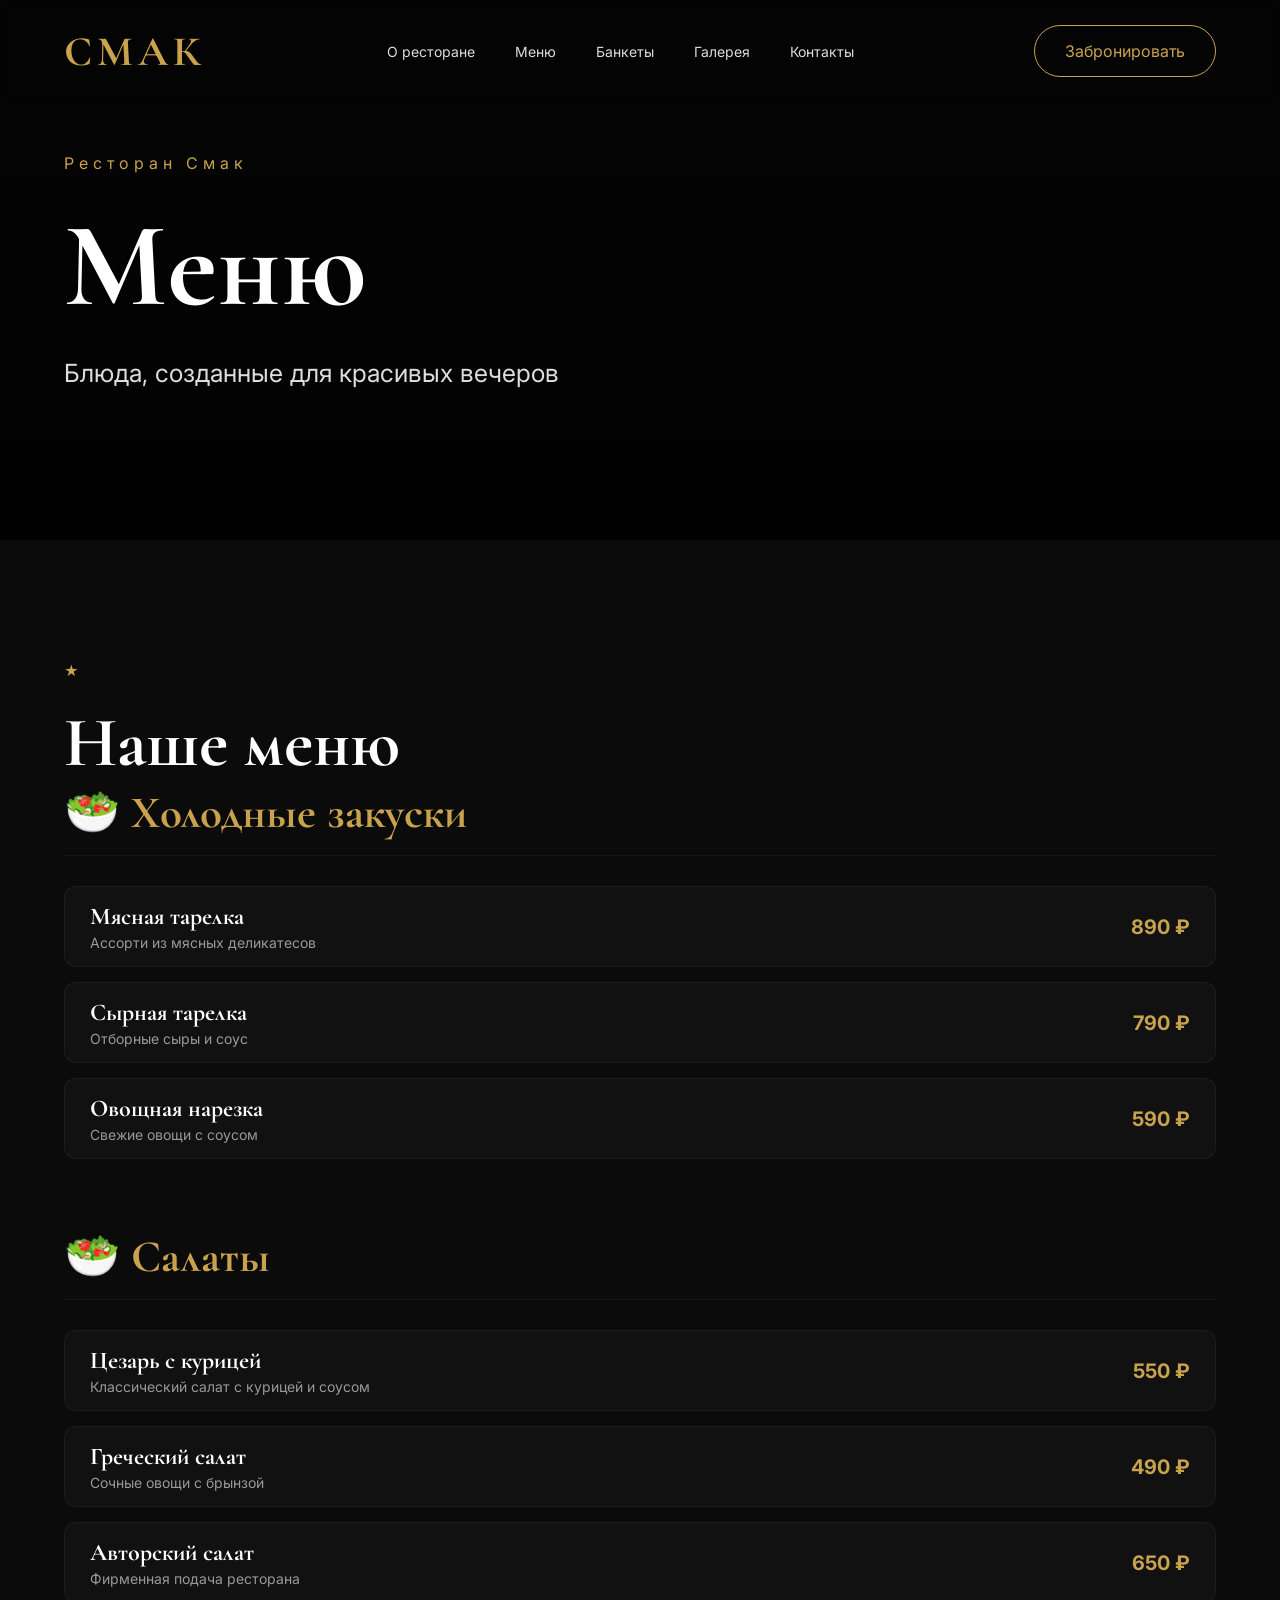
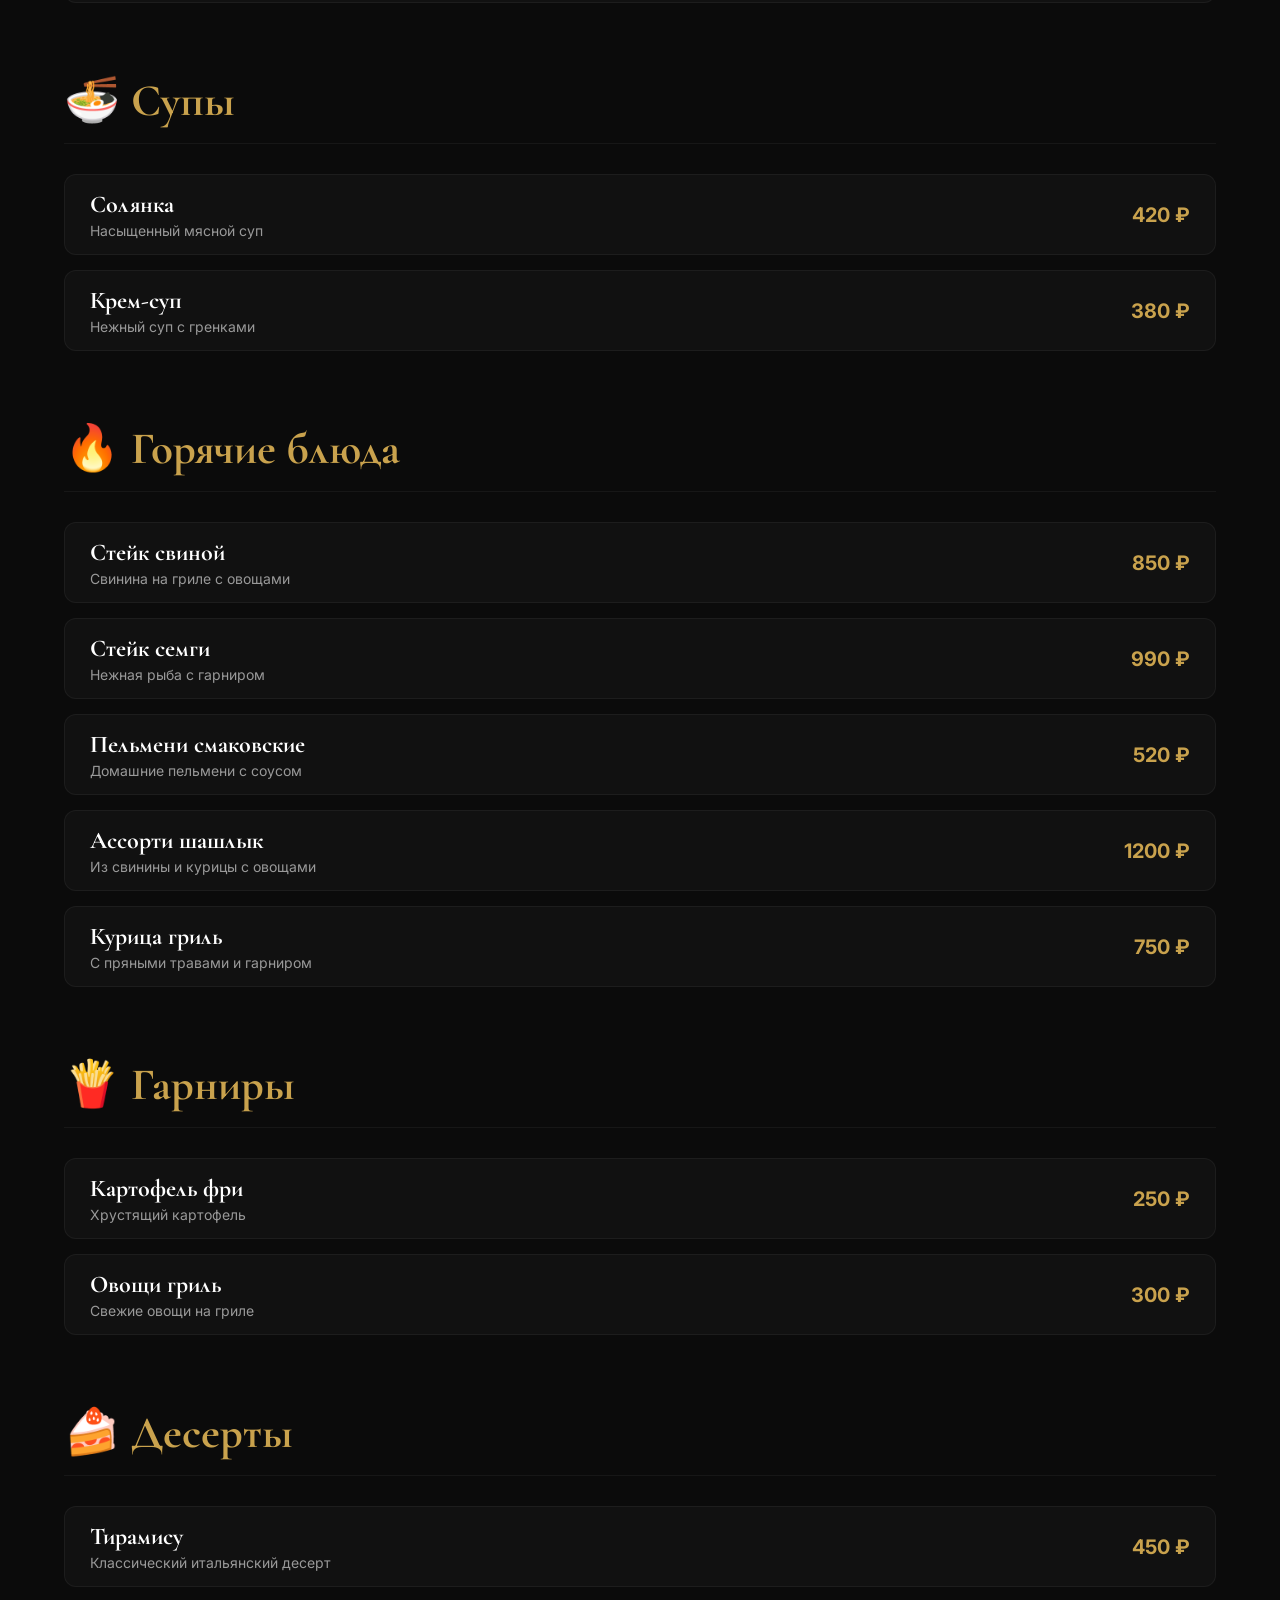
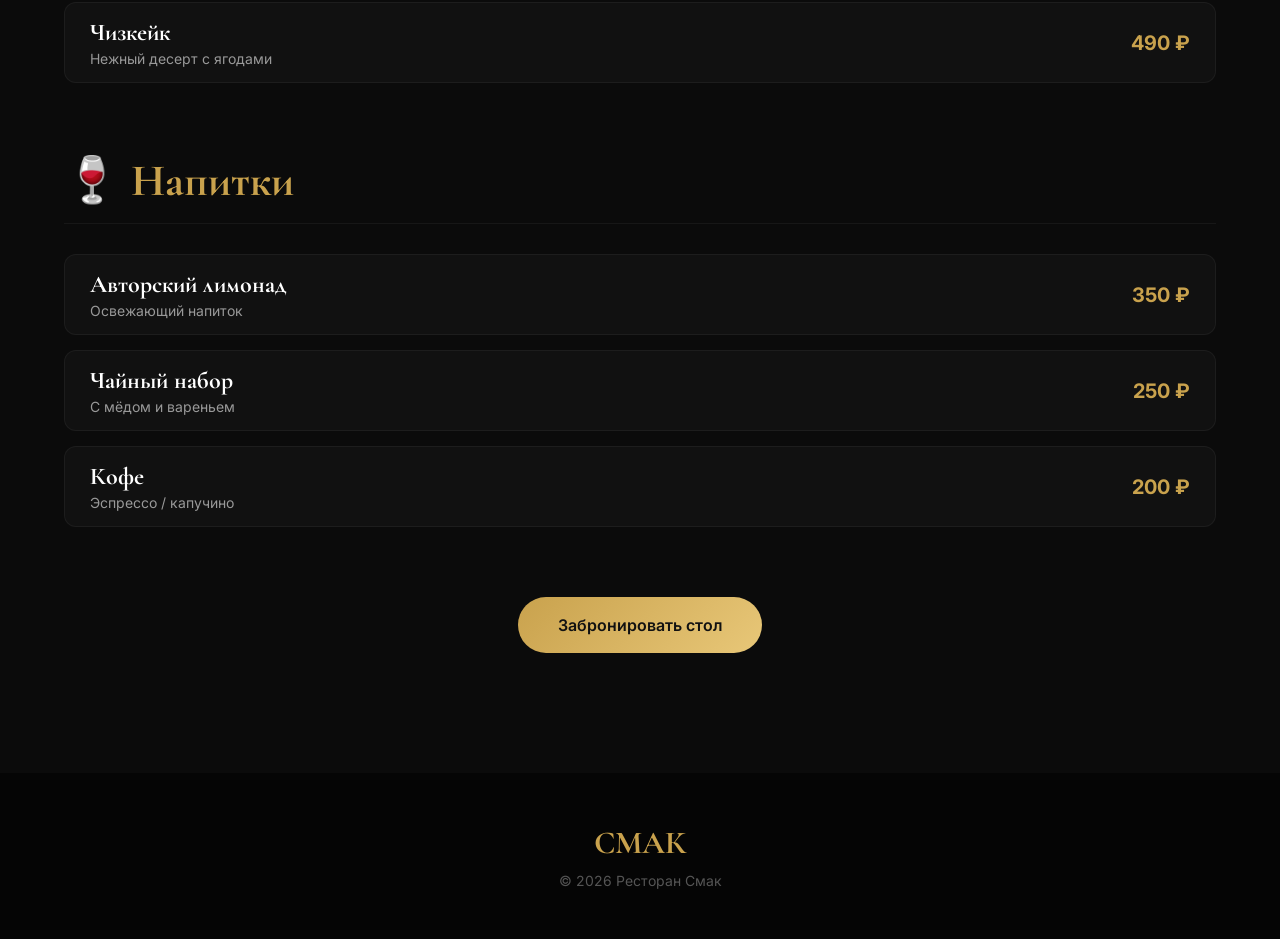
==== menu.html @ 11212c50 "Add files via upload" ====
<!DOCTYPE html>
<html lang="ru">
<head>
    <meta charset="UTF-8">
    <meta name="viewport" content="width=device-width, initial-scale=1.0">
    <title>Меню — Ресторан Смак</title>
    <meta name="description" content="Меню ресторана Смак в Бугуруслане. Авторские блюда, горячие блюда, гриль, десерты и напитки.">
    <link rel="preconnect" href="https://fonts.googleapis.com">
    <link rel="preconnect" href="https://fonts.gstatic.com" crossorigin>
    <link href="https://fonts.googleapis.com/css2?family=Cormorant+Garamond:wght@400;500;600;700&family=Inter:wght@300;400;500;600&display=swap" rel="stylesheet">
    <link href='https://unpkg.com/boxicons@2.1.4/css/boxicons.min.css' rel='stylesheet'>
    <link rel="stylesheet" href="style.css">
</head>
<body>

<!-- HEADER -->
<header class="header">
    <div class="container nav-container">
        <a href="index.html" class="logo">СМАК</a>

        <nav class="nav">
            <a href="index.html#about">О ресторане</a>
            <a href="menu.html">Меню</a>
            <a href="index.html#banquet">Банкеты</a>
            <a href="index.html#gallery">Галерея</a>
            <a href="index.html#contacts">Контакты</a>
        </nav>

        <a href="index.html#booking" class="nav-button">Забронировать</a>

        <div class="mobile-menu">
            <i class='bx bx-menu'></i>
        </div>
    </div>
</header>

<!-- HERO -->
<section class="page-hero">
    <div class="container">
        <span>Ресторан Смак</span>
        <h1>Меню</h1>
        <p>Блюда, созданные для красивых вечеров</p>
    </div>
</section>

<!-- ПОЛНОЕ МЕНЮ -->
<section class="full-menu section">
    <div class="container">
        <div class="section-title">
            <span>★</span>
            <h2>Наше меню</h2>
        </div>

        <!-- ХОЛОДНЫЕ ЗАКУСКИ -->
        <div class="menu-category">
            <h3>🥗 Холодные закуски</h3>
            <div class="menu-items">
                <div class="menu-item">
                    <div>
                        <h4>Мясная тарелка</h4>
                        <p>Ассорти из мясных деликатесов</p>
                    </div>
                    <strong>890 ₽</strong>
                </div>
                <div class="menu-item">
                    <div>
                        <h4>Сырная тарелка</h4>
                        <p>Отборные сыры и соус</p>
                    </div>
                    <strong>790 ₽</strong>
                </div>
                <div class="menu-item">
                    <div>
                        <h4>Овощная нарезка</h4>
                        <p>Свежие овощи с соусом</p>
                    </div>
                    <strong>590 ₽</strong>
                </div>
            </div>
        </div>

        <!-- САЛАТЫ -->
        <div class="menu-category">
            <h3>🥗 Салаты</h3>
            <div class="menu-items">
                <div class="menu-item">
                    <div>
                        <h4>Цезарь с курицей</h4>
                        <p>Классический салат с курицей и соусом</p>
                    </div>
                    <strong>550 ₽</strong>
                </div>
                <div class="menu-item">
                    <div>
                        <h4>Греческий салат</h4>
                        <p>Сочные овощи с брынзой</p>
                    </div>
                    <strong>490 ₽</strong>
                </div>
                <div class="menu-item">
                    <div>
                        <h4>Авторский салат</h4>
                        <p>Фирменная подача ресторана</p>
                    </div>
                    <strong>650 ₽</strong>
                </div>
            </div>
        </div>

        <!-- СУПЫ -->
        <div class="menu-category">
            <h3>🍜 Супы</h3>
            <div class="menu-items">
                <div class="menu-item">
                    <div>
                        <h4>Солянка</h4>
                        <p>Насыщенный мясной суп</p>
                    </div>
                    <strong>420 ₽</strong>
                </div>
                <div class="menu-item">
                    <div>
                        <h4>Крем-суп</h4>
                        <p>Нежный суп с гренками</p>
                    </div>
                    <strong>380 ₽</strong>
                </div>
            </div>
        </div>

        <!-- ГОРЯЧИЕ БЛЮДА -->
        <div class="menu-category">
            <h3>🔥 Горячие блюда</h3>
            <div class="menu-items">
                <div class="menu-item">
                    <div>
                        <h4>Стейк свиной</h4>
                        <p>Свинина на гриле с овощами</p>
                    </div>
                    <strong>850 ₽</strong>
                </div>
                <div class="menu-item">
                    <div>
                        <h4>Стейк семги</h4>
                        <p>Нежная рыба с гарниром</p>
                    </div>
                    <strong>990 ₽</strong>
                </div>
                <div class="menu-item">
                    <div>
                        <h4>Пельмени смаковские</h4>
                        <p>Домашние пельмени с соусом</p>
                    </div>
                    <strong>520 ₽</strong>
                </div>
                <div class="menu-item">
                    <div>
                        <h4>Ассорти шашлык</h4>
                        <p>Из свинины и курицы с овощами</p>
                    </div>
                    <strong>1200 ₽</strong>
                </div>
                <div class="menu-item">
                    <div>
                        <h4>Курица гриль</h4>
                        <p>С пряными травами и гарниром</p>
                    </div>
                    <strong>750 ₽</strong>
                </div>
            </div>
        </div>

        <!-- ГАРНИРЫ -->
        <div class="menu-category">
            <h3>🍟 Гарниры</h3>
            <div class="menu-items">
                <div class="menu-item">
                    <div>
                        <h4>Картофель фри</h4>
                        <p>Хрустящий картофель</p>
                    </div>
                    <strong>250 ₽</strong>
                </div>
                <div class="menu-item">
                    <div>
                        <h4>Овощи гриль</h4>
                        <p>Свежие овощи на гриле</p>
                    </div>
                    <strong>300 ₽</strong>
                </div>
            </div>
        </div>

        <!-- ДЕСЕРТЫ -->
        <div class="menu-category">
            <h3>🍰 Десерты</h3>
            <div class="menu-items">
                <div class="menu-item">
                    <div>
                        <h4>Тирамису</h4>
                        <p>Классический итальянский десерт</p>
                    </div>
                    <strong>450 ₽</strong>
                </div>
                <div class="menu-item">
                    <div>
                        <h4>Чизкейк</h4>
                        <p>Нежный десерт с ягодами</p>
                    </div>
                    <strong>490 ₽</strong>
                </div>
            </div>
        </div>

        <!-- НАПИТКИ -->
        <div class="menu-category">
            <h3>🍷 Напитки</h3>
            <div class="menu-items">
                <div class="menu-item">
                    <div>
                        <h4>Авторский лимонад</h4>
                        <p>Освежающий напиток</p>
                    </div>
                    <strong>350 ₽</strong>
                </div>
                <div class="menu-item">
                    <div>
                        <h4>Чайный набор</h4>
                        <p>С мёдом и вареньем</p>
                    </div>
                    <strong>250 ₽</strong>
                </div>
                <div class="menu-item">
                    <div>
                        <h4>Кофе</h4>
                        <p>Эспрессо / капучино</p>
                    </div>
                    <strong>200 ₽</strong>
                </div>
            </div>
        </div>

        <a href="index.html#booking" class="button menu-button">Забронировать стол</a>
    </div>
</section>

<!-- FOOTER -->
<footer>
    <div class="container">
        <h3>СМАК</h3>
        <p>© 2026 Ресторан Смак</p>
    </div>
</footer>

<script src="script.js"></script>

</body>
</html>
---- style.css ----
/* =========================
RESET
========================= */

* {
    margin: 0;
    padding: 0;
    box-sizing: border-box;
}

html {
    scroll-behavior: smooth;
}

body {
    background: #0b0b0b;
    color: #fff;
    font-family: 'Inter', sans-serif;
    overflow-x: hidden;
    cursor: default;
}

img {
    width: 100%;
    display: block;
}

a {
    text-decoration: none;
    color: inherit;
}

.container {
    width: min(1200px, 90%);
    margin: auto;
}

.section {
    padding: 120px 0;
}

/* =========================
VARIABLES
========================= */

:root {
    --gold: #c9a24d;
    --gold-light: #e8c778;
    --black: #090909;
    --gray: #161616;
    --text: #d5d5d5;
}

/* =========================
LOADER
========================= */

.loader {
    position: fixed;
    inset: 0;
    background: #080808;
    z-index: 9999;
    display: flex;
    align-items: center;
    justify-content: center;
    transition: opacity 1s;
}

.loader.hidden {
    opacity: 0;
    pointer-events: none;
}

.loader-logo {
    font-family: 'Cormorant Garamond', serif;
    font-size: 70px;
    letter-spacing: 10px;
    color: var(--gold);
}

/* =========================
HEADER
========================= */

.header {
    position: fixed;
    top: 0;
    width: 100%;
    z-index: 1000;
    padding: 25px 0;
    transition: 0.3s;
    backdrop-filter: blur(3px);
}

.header.active {
    background: rgba(0, 0, 0, 0.6);
    backdrop-filter: blur(20px);
    -webkit-backdrop-filter: blur(20px);
    padding: 15px 0;
    border-bottom: 1px solid rgba(255, 255, 255, 0.06);
}

.nav-container {
    display: flex;
    align-items: center;
    justify-content: space-between;
}

.logo {
    font-family: 'Cormorant Garamond', serif;
    font-size: 42px;
    font-weight: 700;
    letter-spacing: 5px;
    color: var(--gold);
}

.nav {
    display: flex;
    gap: 40px;
}

.nav a {
    color: #ddd;
    font-size: 14px;
    transition: 0.3s;
}

.nav a:hover {
    color: var(--gold);
}

.nav-button {
    padding: 15px 30px;
    border: 1px solid var(--gold);
    border-radius: 50px;
    color: var(--gold);
    transition: 0.4s;
}

.nav-button:hover {
    background: var(--gold);
    color: #000;
}

.mobile-menu {
    display: none;
    font-size: 35px;
    cursor: pointer;
    color: #fff;
    transition: 0.3s;
    z-index: 1001;
}

.mobile-menu.active i {
    transform: rotate(90deg);
}

.nav.open {
    display: flex !important;
    flex-direction: column;
    position: absolute;
    top: 100%;
    left: 0;
    width: 100%;
    background: rgba(0, 0, 0, 0.95);
    backdrop-filter: blur(10px);
    -webkit-backdrop-filter: blur(10px);
    padding: 30px 20px;
    gap: 20px;
    text-align: center;
    border-top: 1px solid rgba(255,255,255,0.05);
}

.nav.open a {
    font-size: 18px;
    padding: 10px 0;
}

@media (max-width: 900px) {
    .nav {
        display: none;
    }

    .mobile-menu {
        display: block;
    }

    .nav-button {
        display: none;
    }
}

/* =========================
BUTTONS
========================= */

.button {
    display: inline-flex;
    align-items: center;
    justify-content: center;
    padding: 18px 40px;
    background: linear-gradient(135deg, var(--gold), var(--gold-light));
    color: #111;
    border-radius: 50px;
    font-weight: 600;
    transition: 0.4s;
    border: none;
    cursor: pointer;
    font-size: 16px;
}

.button:hover {
    transform: translateY(-5px);
    box-shadow: 0 20px 40px rgba(201, 162, 77, 0.25);
}

.button-outline {
    padding: 18px 40px;
    border-radius: 50px;
    border: 1px solid rgba(255, 255, 255, 0.4);
    transition: 0.4s;
    background: transparent;
    color: #fff;
}

.button-outline:hover {
    background: rgba(255, 255, 255, 0.1);
    border-color: #fff;
}

.menu-button-wrapper {
    text-align: center;
    margin-top: 50px;
}

.menu-button {
    display: flex;
    width: max-content;
    margin: 0 auto;
}

/* =========================
HERO
========================= */

.hero {
    height: 100vh;
    min-height: 800px;
    position: relative;
    display: flex;
    align-items: center;
}

.hero-bg {
    position: absolute;
    inset: 0;
    background: linear-gradient(90deg, rgba(0, 0, 0, 0.85), rgba(0, 0, 0, 0.35)), url("hol11.jpg");
    background-size: cover;
    background-position: center;
}

.hero-content {
    position: relative;
    z-index: 2;
}

.hero-small {
    color: var(--gold);
    letter-spacing: 5px;
    text-transform: uppercase;
    margin-bottom: 30px;
    font-size: 14px;
}

.hero h1 {
    font-family: 'Cormorant Garamond', serif;
    font-size: 150px;
    line-height: 0.8;
    color: white;
}

.hero h2 {
    font-size: 40px;
    font-weight: 300;
    margin: 30px 0;
}

.hero-buttons {
    display: flex;
    gap: 20px;
    flex-wrap: wrap;
}

.hero-info {
    display: flex;
    gap: 50px;
    margin-top: 80px;
    flex-wrap: wrap;
}

.hero-info div {
    display: flex;
    gap: 10px;
    align-items: center;
}

.hero-info i {
    color: var(--gold);
    font-size: 28px;
}

/* =========================
TITLES
========================= */

.section-title span {
    color: var(--gold);
    letter-spacing: 5px;
    font-size: 14px;
}

.section-title h2 {
    margin-top: 20px;
    font-family: 'Cormorant Garamond', serif;
    font-size: 70px;
}

/* =========================
ABOUT
========================= */

.about-grid {
    display: grid;
    grid-template-columns: 1fr 1fr;
    gap: 80px;
    margin-top: 70px;
}

.about-text h3 {
    font-family: 'Cormorant Garamond', serif;
    font-size: 50px;
    margin-bottom: 30px;
}

.about-text p {
    color: var(--text);
    line-height: 1.8;
    margin-bottom: 20px;
}

.about-image img {
    height: 600px;
    object-fit: cover;
    border-radius: 16px;
}

.about-items {
    margin-top: 40px;
    display: grid;
    gap: 20px;
}

.about-items div {
    display: flex;
    gap: 15px;
    align-items: center;
}

.about-items i {
    color: var(--gold);
}

/* =========================
FEATURES
========================= */

.features {
    background: #111;
    padding: 100px 0;
}

.features-grid {
    display: grid;
    grid-template-columns: repeat(4, 1fr);
    gap: 30px;
}

.feature-card {
    padding: 40px;
    background: #151515;
    border: 1px solid rgba(255, 255, 255, 0.08);
    transition: 0.4s;
    border-radius: 16px;
    text-align: center;
}

.feature-card:hover {
    transform: translateY(-10px);
    border-color: var(--gold);
}

.feature-card i {
    font-size: 45px;
    color: var(--gold);
}

.feature-card h3 {
    margin: 25px 0 15px;
    font-size: 22px;
}

.feature-card p {
    color: #999;
}

/* =========================
ПОПУЛЯРНОЕ МЕНЮ (на главной)
========================= */

.popular-grid {
    display: grid;
    grid-template-columns: repeat(3, 1fr);
    gap: 30px;
    margin-top: 50px;
}

.popular-grid .dish {
    background: #111;
    border-radius: 16px;
    overflow: hidden;
    transition: 0.4s;
    border: 1px solid rgba(255, 255, 255, 0.05);
}

.popular-grid .dish:hover {
    transform: translateY(-10px);
    border-color: var(--gold);
}

.popular-grid .dish img {
    height: 250px;
    object-fit: cover;
    transition: 0.5s;
}

.popular-grid .dish:hover img {
    transform: scale(1.05);
}

.popular-grid .dish h3 {
    padding: 20px 25px 5px;
    font-family: 'Cormorant Garamond', serif;
    font-size: 28px;
}

.popular-grid .dish p {
    padding: 0 25px 25px;
    color: #999;
    font-size: 14px;
}

/* =========================
BANQUET
========================= */

.banquet {
    padding: 150px 0;
    text-align: center;
    background: linear-gradient(rgba(0, 0, 0, 0.7), rgba(0, 0, 0, 0.8)), url("assets/img/banquet.jpg");
    background-size: cover;
    background-position: center;
}

.banquet h2 {
    font-family: 'Cormorant Garamond', serif;
    font-size: 80px;
}

.banquet p {
    margin: 30px auto;
    max-width: 600px;
    color: #ddd;
    font-size: 18px;
}

.banquet .button {
    margin-top: 20px;
}

/* =========================
GALLERY
========================= */

.gallery-grid {
    margin-top: 70px;
    display: grid;
    grid-template-columns: repeat(4, 1fr);
    gap: 20px;
}

.gallery-grid img {
    height: 300px;
    object-fit: cover;
    transition: 0.4s;
    border-radius: 12px;
}

.gallery-grid img:hover {
    transform: scale(1.05);
}

/* =========================
BOOKING
========================= */

.booking-box {
    background: #111;
    padding: 70px;
    border-radius: 16px;
}

.booking-box h2 {
    font-family: 'Cormorant Garamond', serif;
    font-size: 50px;
}

.booking form {
    display: grid;
    gap: 20px;
    margin-top: 40px;
}

.booking input,
.booking select,
.booking textarea {
    padding: 20px;
    background: #181818;
    border: 1px solid #333;
    color: white;
    border-radius: 12px;
    font-size: 16px;
    transition: 0.3s;
    font-family: 'Inter', sans-serif;
}

.booking input[type="date"] {
    color-scheme: dark;
    color: #fff;
}

.booking input[type="date"]::-webkit-calendar-picker-indicator {
    filter: invert(1);
    cursor: pointer;
}

.booking input[type="date"]::-webkit-datetime-edit {
    color: #fff;
}

.booking input[type="date"]:focus {
    border-color: var(--gold);
    outline: none;
}

.booking input:focus,
.booking select:focus,
.booking textarea:focus {
    border-color: var(--gold);
    outline: none;
}

.booking select option {
    background: #181818;
    color: #fff;
}

.booking textarea {
    min-height: 120px;
    resize: vertical;
}

.booking .button {
    width: 100%;
}

/* =========================
CONTACTS FULL (на главной)
========================= */

.contacts-full {
    background: #0b0b0b;
}

.contact-grid-full {
    display: grid;
    grid-template-columns: 1fr 1fr;
    gap: 70px;
    margin-top: 70px;
    align-items: start;
}

.contact-info-full h3 {
    font-family: 'Cormorant Garamond', serif;
    font-size: 50px;
    margin-bottom: 50px;
}

.contact-item-full {
    display: flex;
    gap: 25px;
    margin-bottom: 35px;
}

.contact-item-full i {
    font-size: 40px;
    color: var(--gold);
    min-width: 50px;
}

.contact-item-full h4 {
    font-size: 20px;
    margin-bottom: 5px;
}

.contact-item-full p {
    color: #aaa;
    font-size: 18px;
}

.contact-item-full a {
    color: #fff;
    transition: 0.3s;
}

.contact-item-full a:hover {
    color: var(--gold);
}

.social-buttons-full {
    display: flex;
    gap: 20px;
    margin-top: 40px;
    flex-wrap: wrap;
}

.social-full {
    display: inline-flex;
    align-items: center;
    gap: 10px;
    padding: 15px 30px;
    border: 1px solid #444;
    border-radius: 50px;
    transition: 0.3s;
}

.social-full:hover {
    background: var(--gold);
    color: #000;
    border-color: var(--gold);
}

.social-full i {
    font-size: 22px;
}

.map-box-full {
    height: 500px;
    border-radius: 16px;
    overflow: hidden;
}

.map-box-full iframe {
    width: 100%;
    height: 100%;
    border: 0;
}

/* =========================
FOOTER
========================= */

footer {
    padding: 50px 0;
    background: #050505;
    text-align: center;
}

footer h3 {
    font-family: 'Cormorant Garamond', serif;
    font-size: 32px;
    color: var(--gold);
    margin-bottom: 10px;
}

footer p {
    color: #555;
    font-size: 14px;
}

/* =========================
CURSOR
========================= */

.cursor {
    width: 20px;
    height: 20px;
    border: 2px solid var(--gold);
    border-radius: 50%;
    position: fixed;
    pointer-events: none;
    z-index: 9999;
    transition: 0.1s;
    transform: translate(-50%, -50%);
}

@media (max-width: 900px) {
    .cursor {
        display: none;
    }
}

/* =========================
MOBILE
========================= */

@media (max-width: 900px) {
    .hero h1 {
        font-size: 90px;
    }

    .hero h2 {
        font-size: 28px;
    }

    .hero-info {
        flex-direction: column;
        gap: 20px;
        margin-top: 40px;
    }

    .about-grid,
    .features-grid {
        grid-template-columns: 1fr;
    }

    .popular-grid {
        grid-template-columns: 1fr 1fr;
    }

    .section-title h2 {
        font-size: 50px;
    }

    .gallery-grid {
        grid-template-columns: 1fr 1fr;
    }

    .about-image img {
        height: 350px;
    }

    .booking-box {
        padding: 30px 20px;
    }

    .booking-box h2 {
        font-size: 35px;
    }

    .hero-buttons {
        flex-direction: column;
        align-items: flex-start;
    }

    .banquet h2 {
        font-size: 50px;
    }

    .contact-grid-full {
        grid-template-columns: 1fr;
        gap: 40px;
    }

    .contact-info-full h3 {
        font-size: 36px;
        margin-bottom: 30px;
    }

    .map-box-full {
        height: 350px;
    }

    .contact-item-full i {
        font-size: 32px;
        min-width: 40px;
    }

    .social-buttons-full {
        flex-direction: column;
        align-items: flex-start;
    }

    .social-full {
        width: 100%;
        justify-content: center;
    }
}

@media (max-width: 600px) {
    .popular-grid {
        grid-template-columns: 1fr;
    }

    .popular-grid .dish img {
        height: 200px;
    }

    .full-menu .menu-item {
        flex-direction: column;
        align-items: flex-start;
        padding: 20px;
    }

    .full-menu .menu-item img {
        width: 100%;
        height: 200px;
    }

    .full-menu .menu-item strong {
        align-self: flex-start;
    }

    .full-menu .menu-category h3 {
        font-size: 32px;
    }

    .page-hero h1 {
        font-size: 70px;
    }
}

@media (max-width: 500px) {
    .hero h1 {
        font-size: 60px;
    }

    .hero h2 {
        font-size: 22px;
    }

    .hero-small {
        font-size: 12px;
    }

    .section-title h2 {
        font-size: 36px;
    }

    .gallery-grid {
        grid-template-columns: 1fr;
    }

    .about-text h3 {
        font-size: 32px;
    }

    .about-image img {
        height: 250px;
    }

    .feature-card {
        padding: 25px;
    }

    .feature-card i {
        font-size: 35px;
    }

    .banquet h2 {
        font-size: 36px;
    }

    .banquet {
        padding: 80px 0;
    }

    .booking-box {
        padding: 20px 15px;
    }

    .booking-box h2 {
        font-size: 28px;
    }

    .contact-info-full h3 {
        font-size: 28px;
    }

    .contact-item-full {
        gap: 15px;
    }

    .contact-item-full i {
        font-size: 28px;
        min-width: 35px;
    }

    .contact-item-full p {
        font-size: 15px;
    }

    .map-box-full {
        height: 250px;
    }
}

/* =========================
MENU PAGE
========================= */

.page-hero {
    height: 60vh;
    display: flex;
    align-items: center;
    background:
        linear-gradient(
            rgba(0, 0, 0, .65),
            rgba(0, 0, 0, .8)
        ),
        url("hol11.jpg");
    background-size: cover;
    background-position: center;
}

.page-hero span {
    color: var(--gold);
    letter-spacing: 5px;
}

.page-hero h1 {
    font-family: 'Cormorant Garamond';
    font-size: 120px;
    margin: 20px 0;
}

.page-hero p {
    font-size: 25px;
    color: #ddd;
}

/* =========================
FULL MENU (на странице menu.html)
========================= */

.full-menu .menu-category {
    margin-bottom: 70px;
}

.full-menu .menu-category h3 {
    font-family: 'Cormorant Garamond', serif;
    font-size: 45px;
    color: var(--gold);
    margin-bottom: 30px;
    border-bottom: 1px solid rgba(255, 255, 255, 0.05);
    padding-bottom: 15px;
}

.full-menu .menu-items {
    display: grid;
    gap: 15px;
}

.full-menu .menu-item {
    display: flex;
    align-items: center;
    gap: 25px;
    background: #111;
    padding: 15px 25px;
    border: 1px solid rgba(255, 255, 255, 0.05);
    border-radius: 12px;
    transition: 0.3s;
}

.full-menu .menu-item:hover {
    border-color: var(--gold);
    transform: translateX(10px);
}

.full-menu .menu-item img {
    width: 100px;
    height: 80px;
    object-fit: cover;
    border-radius: 8px;
}

.full-menu .menu-item div {
    flex: 1;
}

.full-menu .menu-item h4 {
    font-family: 'Cormorant Garamond', serif;
    font-size: 24px;
}

.full-menu .menu-item p {
    color: #999;
    font-size: 14px;
    margin-top: 3px;
}

.full-menu .menu-item strong {
    font-size: 20px;
    color: var(--gold);
    white-space: nowrap;
}

/* =========================
BANQUETS PAGE
========================= */

.banquet-hero {
    height: 90vh;
    display: flex;
    align-items: center;
    background: linear-gradient(90deg, rgba(0, 0, 0, 0.85), rgba(0, 0, 0, 0.35)), url("hol11.jpg");
    background-size: cover;
    background-position: center;
}

.banquet-hero span {
    color: var(--gold);
    letter-spacing: 5px;
}

.banquet-hero h1 {
    font-family: 'Cormorant Garamond';
    font-size: 100px;
    max-width: 900px;
    margin: 30px 0;
}

.banquet-hero p {
    font-size: 25px;
    max-width: 600px;
    color: #ddd;
    margin-bottom: 40px;
}

/* =========================
EVENT GRID
========================= */

.event-grid {
    display: grid;
    grid-template-columns: repeat(4, 1fr);
    gap: 30px;
    margin-top: 70px;
}

.event-card {
    background: #111;
    padding: 40px;
    border: 1px solid rgba(255, 255, 255, .08);
    transition: .4s;
    border-radius: 12px;
    text-align: center;
}

.event-card:hover {
    border-color: var(--gold);
    transform: translateY(-10px);
}

.event-card i {
    font-size: 50px;
    color: var(--gold);
}

.event-card h3 {
    font-family: 'Cormorant Garamond';
    font-size: 40px;
    margin: 25px 0;
}

.event-card p {
    color: #999;
    line-height: 1.6;
}

/* =========================
HALLS
========================= */

.halls {
    padding: 120px 0;
    background: #111;
}

.hall-grid {
    display: grid;
    grid-template-columns: 1fr 1fr;
    gap: 80px;
    align-items: center;
}

.hall-grid h2 {
    font-family: 'Cormorant Garamond';
    font-size: 70px;
}

.hall-grid p {
    color: #aaa;
    line-height: 1.8;
    margin: 30px 0;
}

.hall-grid li {
    list-style: none;
    margin: 20px 0;
    color: var(--gold);
    font-size: 18px;
}

.hall-grid img {
    height: 600px;
    object-fit: cover;
    border-radius: 12px;
}

/* =========================
BANQUET GALLERY
========================= */

.banquet-gallery {
    display: grid;
    grid-template-columns: repeat(3, 1fr);
    gap: 25px;
    margin-top: 70px;
}

.banquet-gallery img {
    height: 400px;
    object-fit: cover;
    border-radius: 12px;
    transition: 0.4s;
}

.banquet-gallery img:hover {
    transform: scale(1.03);
}

/* =========================
OFFER
========================= */

.offer {
    padding: 120px 0;
    text-align: center;
    background: #050505;
}

.offer h2 {
    font-family: 'Cormorant Garamond';
    font-size: 80px;
    margin-bottom: 60px;
}

.offer-grid {
    display: grid;
    grid-template-columns: repeat(4, 1fr);
    gap: 30px;
}

.offer-grid div {
    padding: 35px;
    background: #111;
    font-size: 20px;
    border-radius: 12px;
    border: 1px solid rgba(255,255,255,0.05);
    transition: 0.3s;
}

.offer-grid div:hover {
    border-color: var(--gold);
}

.offer-grid i {
    display: block;
    font-size: 45px;
    color: var(--gold);
    margin-bottom: 20px;
}

/* =========================
GALLERY PAGE
========================= */

.gallery-hero {
    height: 70vh;
    display: flex;
    align-items: center;
    background:
        linear-gradient(
            rgba(0, 0, 0, .6),
            rgba(0, 0, 0, .8)
        ),
        url("assets/img/gallery-bg.jpg");
    background-size: cover;
    background-position: center;
}

.gallery-hero span {
    color: var(--gold);
    letter-spacing: 5px;
}

.gallery-hero h1 {
    font-family: 'Cormorant Garamond';
    font-size: 120px;
    margin: 20px 0;
}

.gallery-hero p {
    font-size: 25px;
    color: #ddd;
}

/* =========================
GALLERY FILTER
========================= */

.gallery-filter {
    display: flex;
    gap: 20px;
    justify-content: center;
    margin-bottom: 70px;
    flex-wrap: wrap;
}

.gallery-filter button {
    background: none;
    border: 1px solid #444;
    color: white;
    padding: 15px 35px;
    border-radius: 50px;
    cursor: pointer;
    transition: .3s;
    font-family: 'Inter', sans-serif;
    font-size: 14px;
}

.gallery-filter button:hover,
.gallery-filter .active {
    background: var(--gold);
    color: black;
    border-color: var(--gold);
}

/* =========================
PREMIUM GALLERY
========================= */

.premium-gallery {
    display: grid;
    grid-template-columns: repeat(4, 1fr);
    grid-auto-rows: 300px;
    gap: 20px;
}

.gallery-card {
    position: relative;
    overflow: hidden;
    cursor: pointer;
    border-radius: 12px;
}

.gallery-card img {
    height: 100%;
    width: 100%;
    object-fit: cover;
    transition: .6s;
}

.gallery-card:hover img {
    transform: scale(1.1);
}

.gallery-overlay {
    position: absolute;
    inset: 0;
    background: rgba(0, 0, 0, .5);
    display: flex;
    align-items: center;
    justify-content: center;
    opacity: 0;
    transition: .4s;
}

.gallery-overlay i {
    font-size: 60px;
    color: white;
}

.gallery-card:hover .gallery-overlay {
    opacity: 1;
}

.tall {
    grid-row: span 2;
}

.wide {
    grid-column: span 2;
}

/* =========================
GALLERY CTA
========================= */

.gallery-cta {
    padding: 120px 0;
    text-align: center;
    background: #111;
}

.gallery-cta h2 {
    font-family: 'Cormorant Garamond';
    font-size: 80px;
}

.gallery-cta p {
    font-size: 22px;
    color: #aaa;
    margin: 30px;
}

/* =========================
LIGHTBOX
========================= */

.lightbox {
    position: fixed;
    inset: 0;
    background: rgba(0, 0, 0, .95);
    z-index: 9999;
    display: none;
    align-items: center;
    justify-content: center;
}

.lightbox.show {
    display: flex;
}

.lightbox img {
    max-width: 90%;
    max-height: 90%;
    border-radius: 8px;
}

.close {
    position: absolute;
    right: 50px;
    top: 30px;
    font-size: 60px;
    cursor: pointer;
    color: #fff;
    transition: 0.3s;
}

.close:hover {
    color: var(--gold);
}

/* =========================
CONTACT PAGE
========================= */

.contacts-hero {
    height: 70vh;
    display: flex;
    align-items: center;
    background:
        linear-gradient(
            rgba(0, 0, 0, .7),
            rgba(0, 0, 0, .8)
        ),
        url("assets/img/contact-bg.jpg");
    background-size: cover;
    background-position: center;
}

.contacts-hero span {
    color: var(--gold);
    letter-spacing: 5px;
}

.contacts-hero h1 {
    font-family: 'Cormorant Garamond';
    font-size: 120px;
    margin: 20px 0;
}

.contacts-hero p {
    font-size: 25px;
    color: #ddd;
}

.contact-grid {
    display: grid;
    grid-template-columns: 1fr 1fr;
    gap: 70px;
    align-items: center;
}

.contact-info h2 {
    font-family: 'Cormorant Garamond';
    font-size: 70px;
    margin-bottom: 50px;
}

.contact-item {
    display: flex;
    gap: 25px;
    margin-bottom: 35px;
}

.contact-item i {
    font-size: 45px;
    color: var(--gold);
}

.contact-item h3 {
    font-size: 22px;
    margin-bottom: 10px;
}

.contact-item p {
    color: #aaa;
    font-size: 18px;
}

.social-buttons {
    display: flex;
    gap: 20px;
    margin-top: 40px;
    flex-wrap: wrap;
}

.social {
    padding: 15px 30px;
    border: 1px solid #444;
    border-radius: 50px;
    transition: .3s;
    display: inline-flex;
    align-items: center;
    gap: 10px;
}

.social:hover {
    background: var(--gold);
    color: #000;
    border-color: var(--gold);
}

.social i {
    font-size: 22px;
}

.map-box {
    height: 600px;
    overflow: hidden;
    border-radius: 12px;
}

.map-box iframe {
    width: 100%;
    height: 100%;
    border: 0;
}

.callback {
    padding: 120px 0;
    background: #111;
}

.callback-box {
    text-align: center;
}

.callback-box h2 {
    font-family: 'Cormorant Garamond';
    font-size: 80px;
}

.callback-box p {
    color: #aaa;
    font-size: 20px;
    margin: 30px;
}

.callback-box form {
    display: flex;
    justify-content: center;
    gap: 20px;
    flex-wrap: wrap;
    max-width: 700px;
    margin: 0 auto;
}

.callback-box input {
    background: #181818;
    border: 1px solid #333;
    padding: 20px;
    color: white;
    border-radius: 10px;
    flex: 1;
    min-width: 200px;
    font-size: 16px;
    font-family: 'Inter', sans-serif;
    transition: 0.3s;
}

.callback-box input:focus {
    border-color: var(--gold);
    outline: none;
}

.callback-box .button {
    min-width: 200px;
}

/* =========================
ADAPTIVE
========================= */

@media (max-width: 900px) {
    .page-hero h1 {
        font-size: 70px;
    }

    .banquet-hero h1 {
        font-size: 60px;
    }

    .gallery-hero h1 {
        font-size: 70px;
    }

    .contacts-hero h1 {
        font-size: 70px;
    }

    .event-grid,
    .hall-grid,
    .offer-grid {
        grid-template-columns: 1fr;
    }

    .premium-gallery {
        grid-template-columns: 1fr 1fr;
    }

    .wide {
        grid-column: auto;
    }

    .tall {
        grid-row: auto;
    }

    .contact-grid {
        grid-template-columns: 1fr;
    }

    .contact-info h2 {
        font-size: 50px;
    }

    .map-box {
        height: 400px;
    }

    .callback-box h2 {
        font-size: 50px;
    }

    .hall-grid img {
        height: 400px;
    }
}

@media (max-width: 700px) {
    .page-hero h1 {
        font-size: 70px;
    }

    .menu-item {
        flex-direction: column;
        align-items: flex-start;
    }

    .menu-item img {
        width: 100%;
        height: 220px;
    }
}
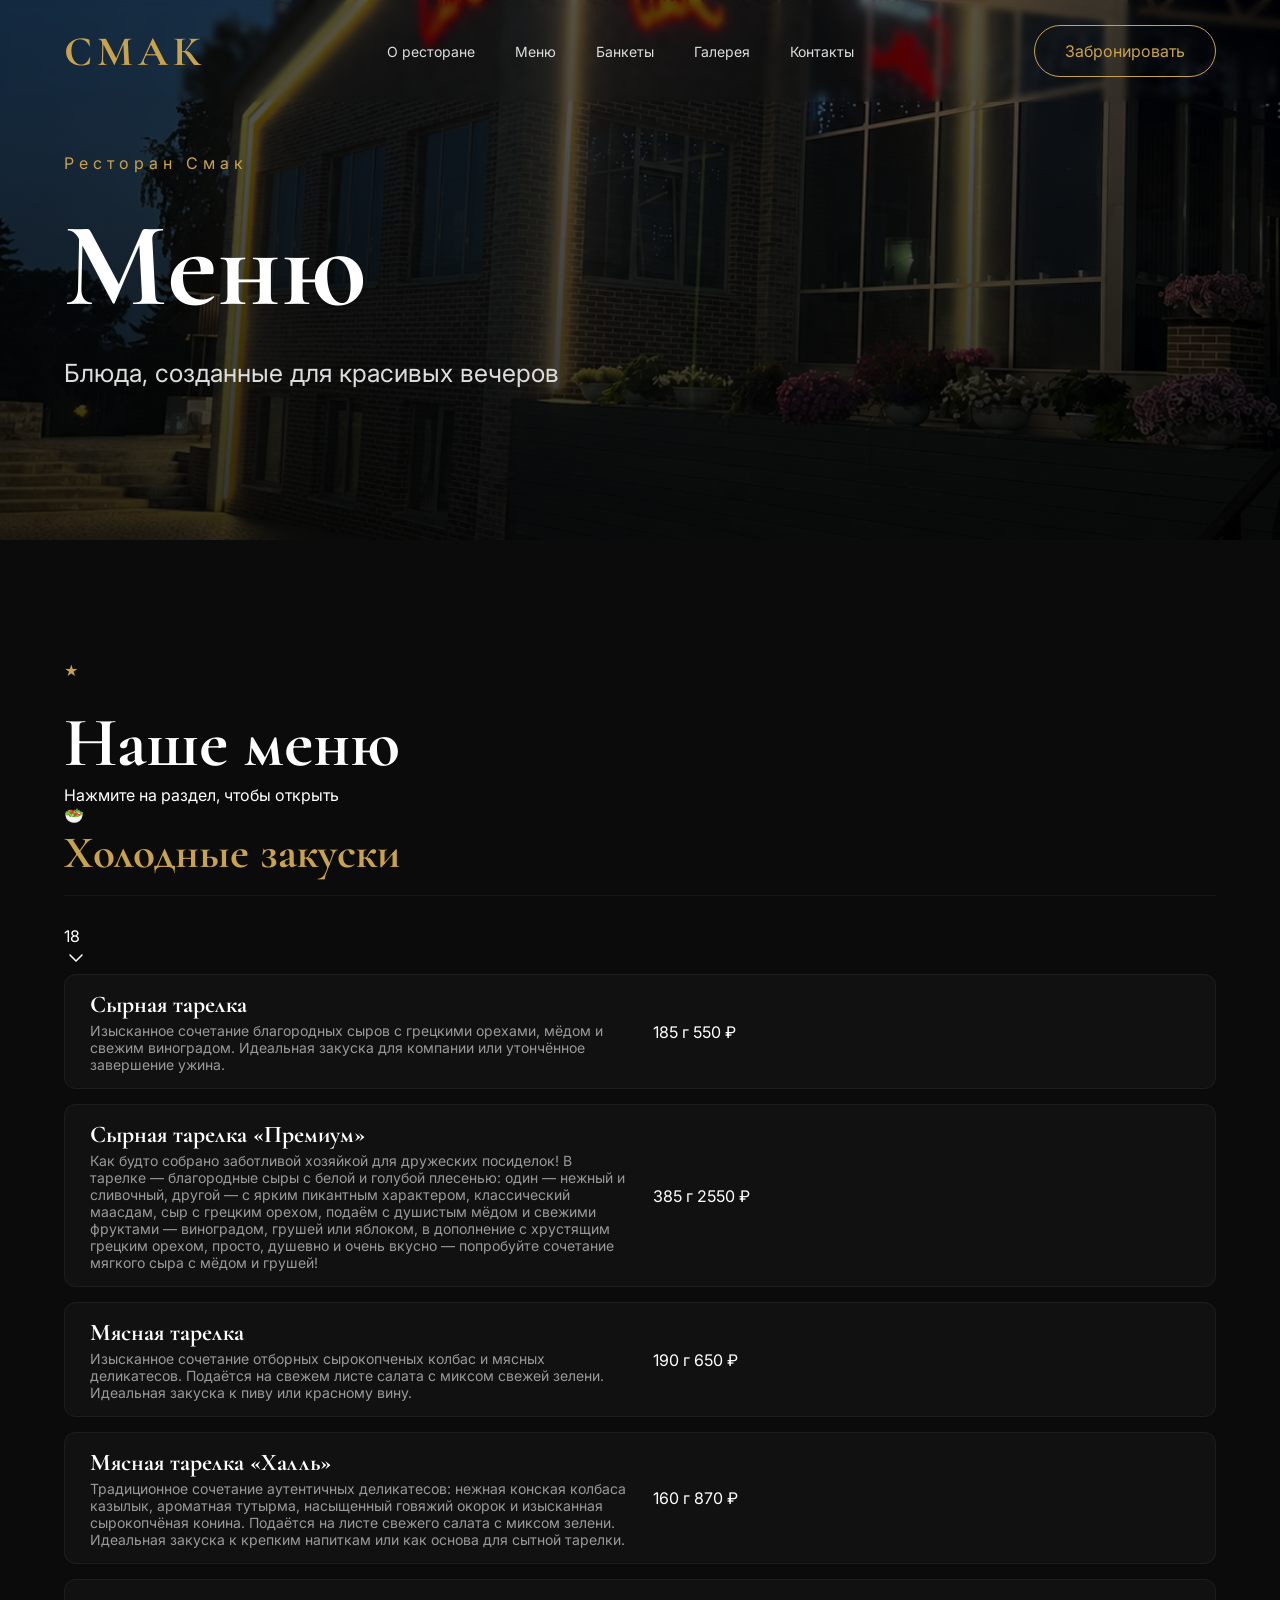
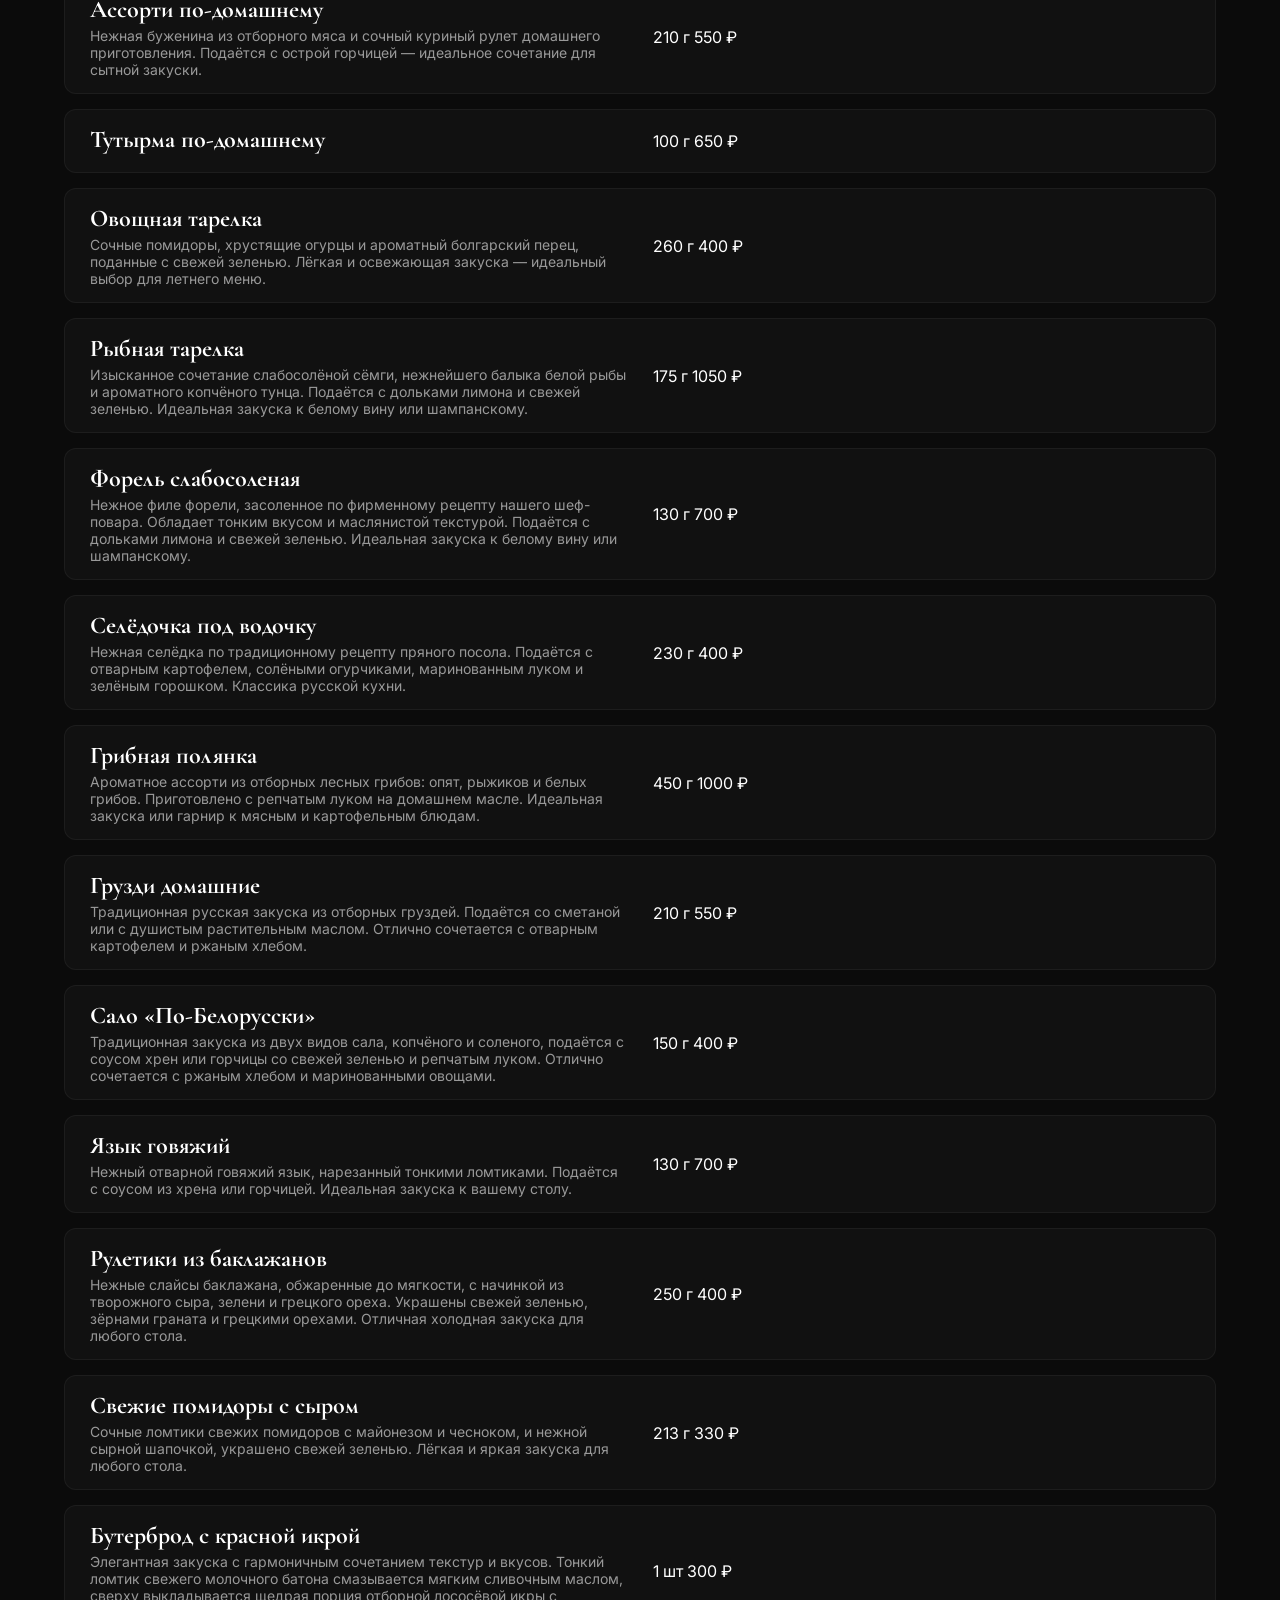
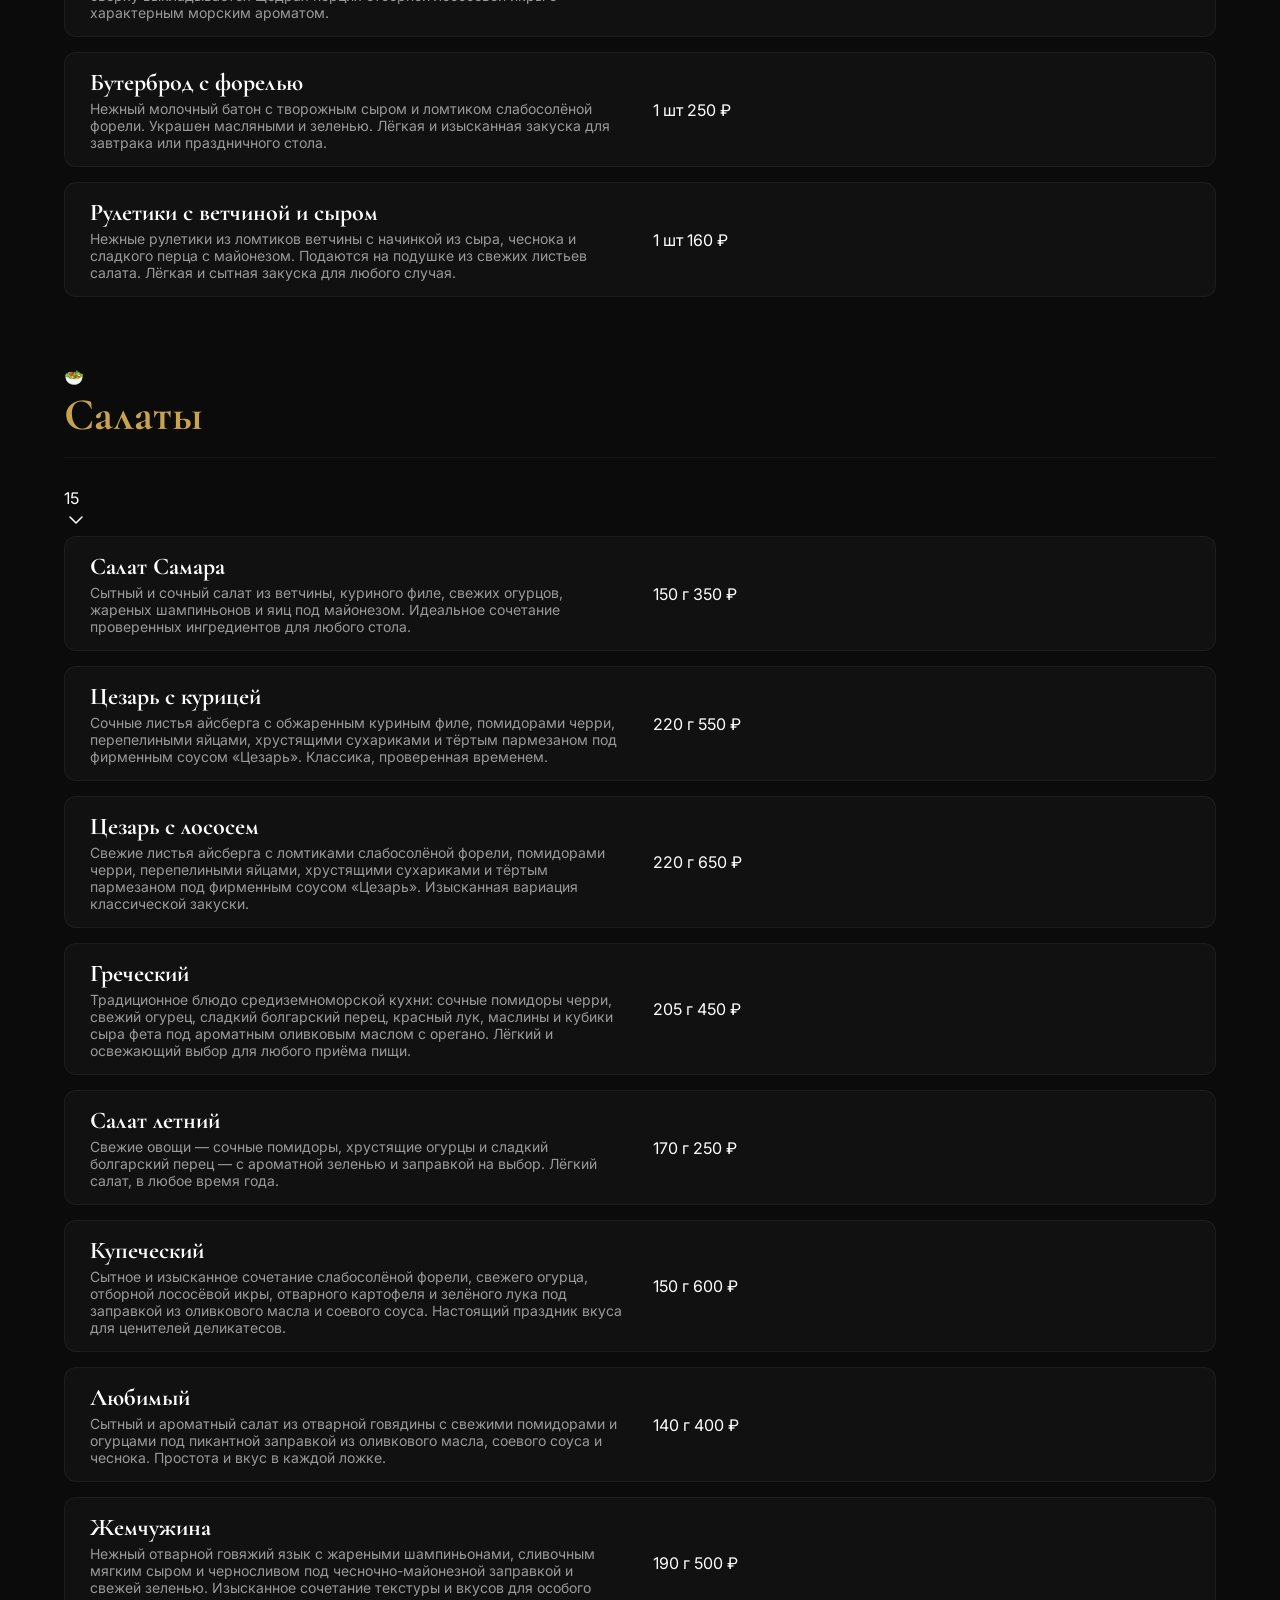
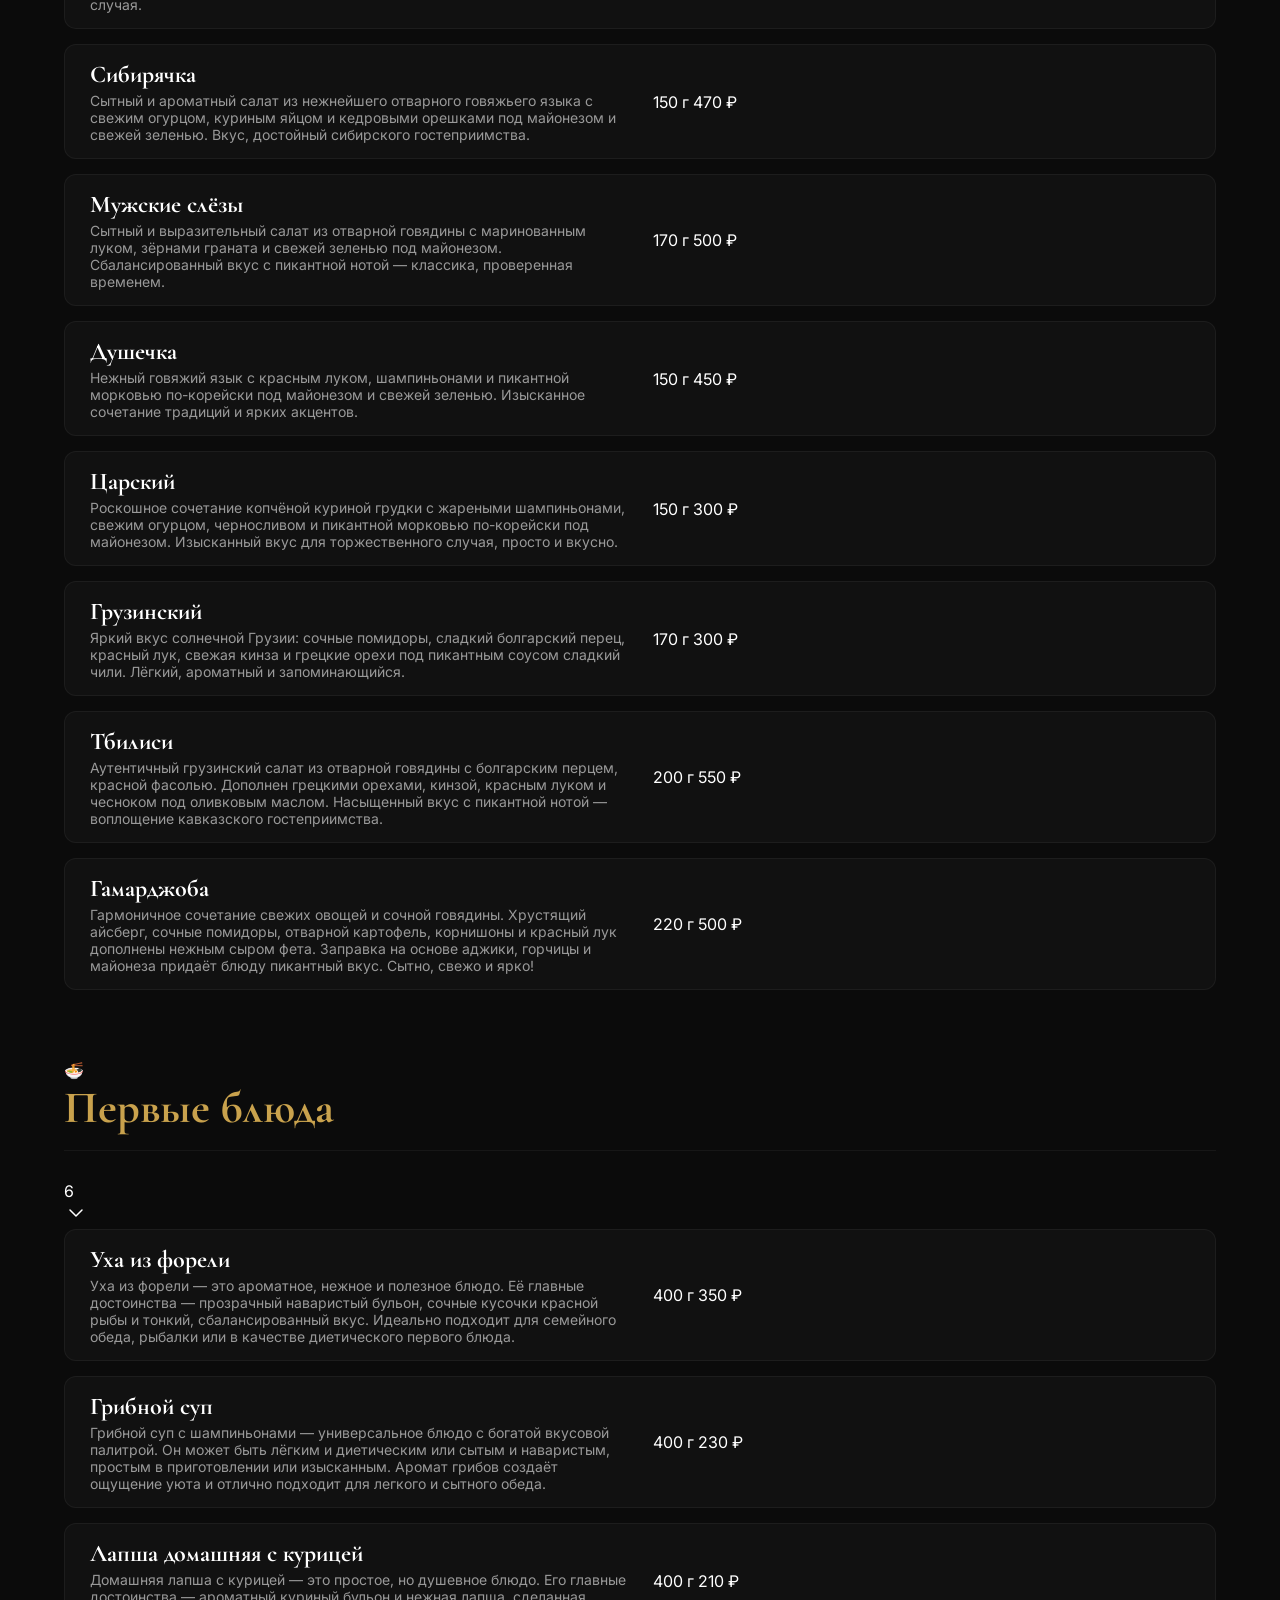
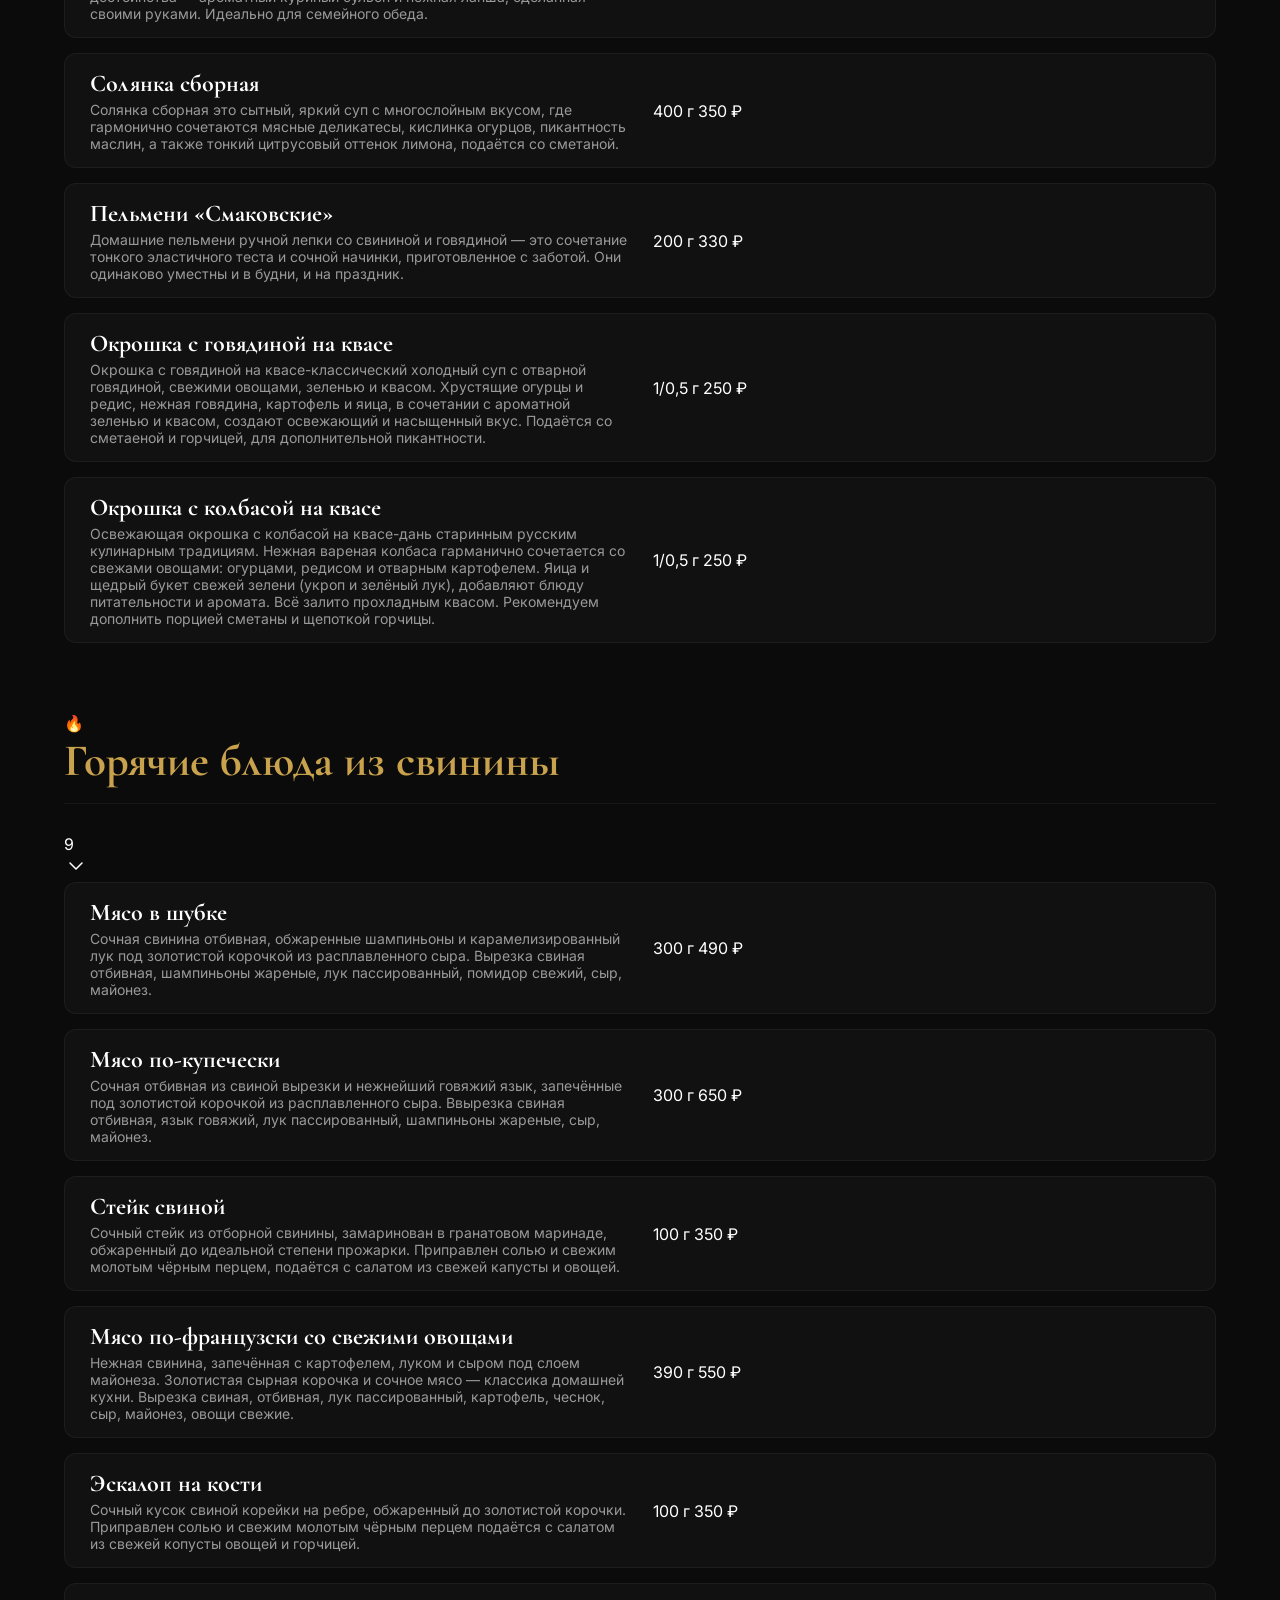
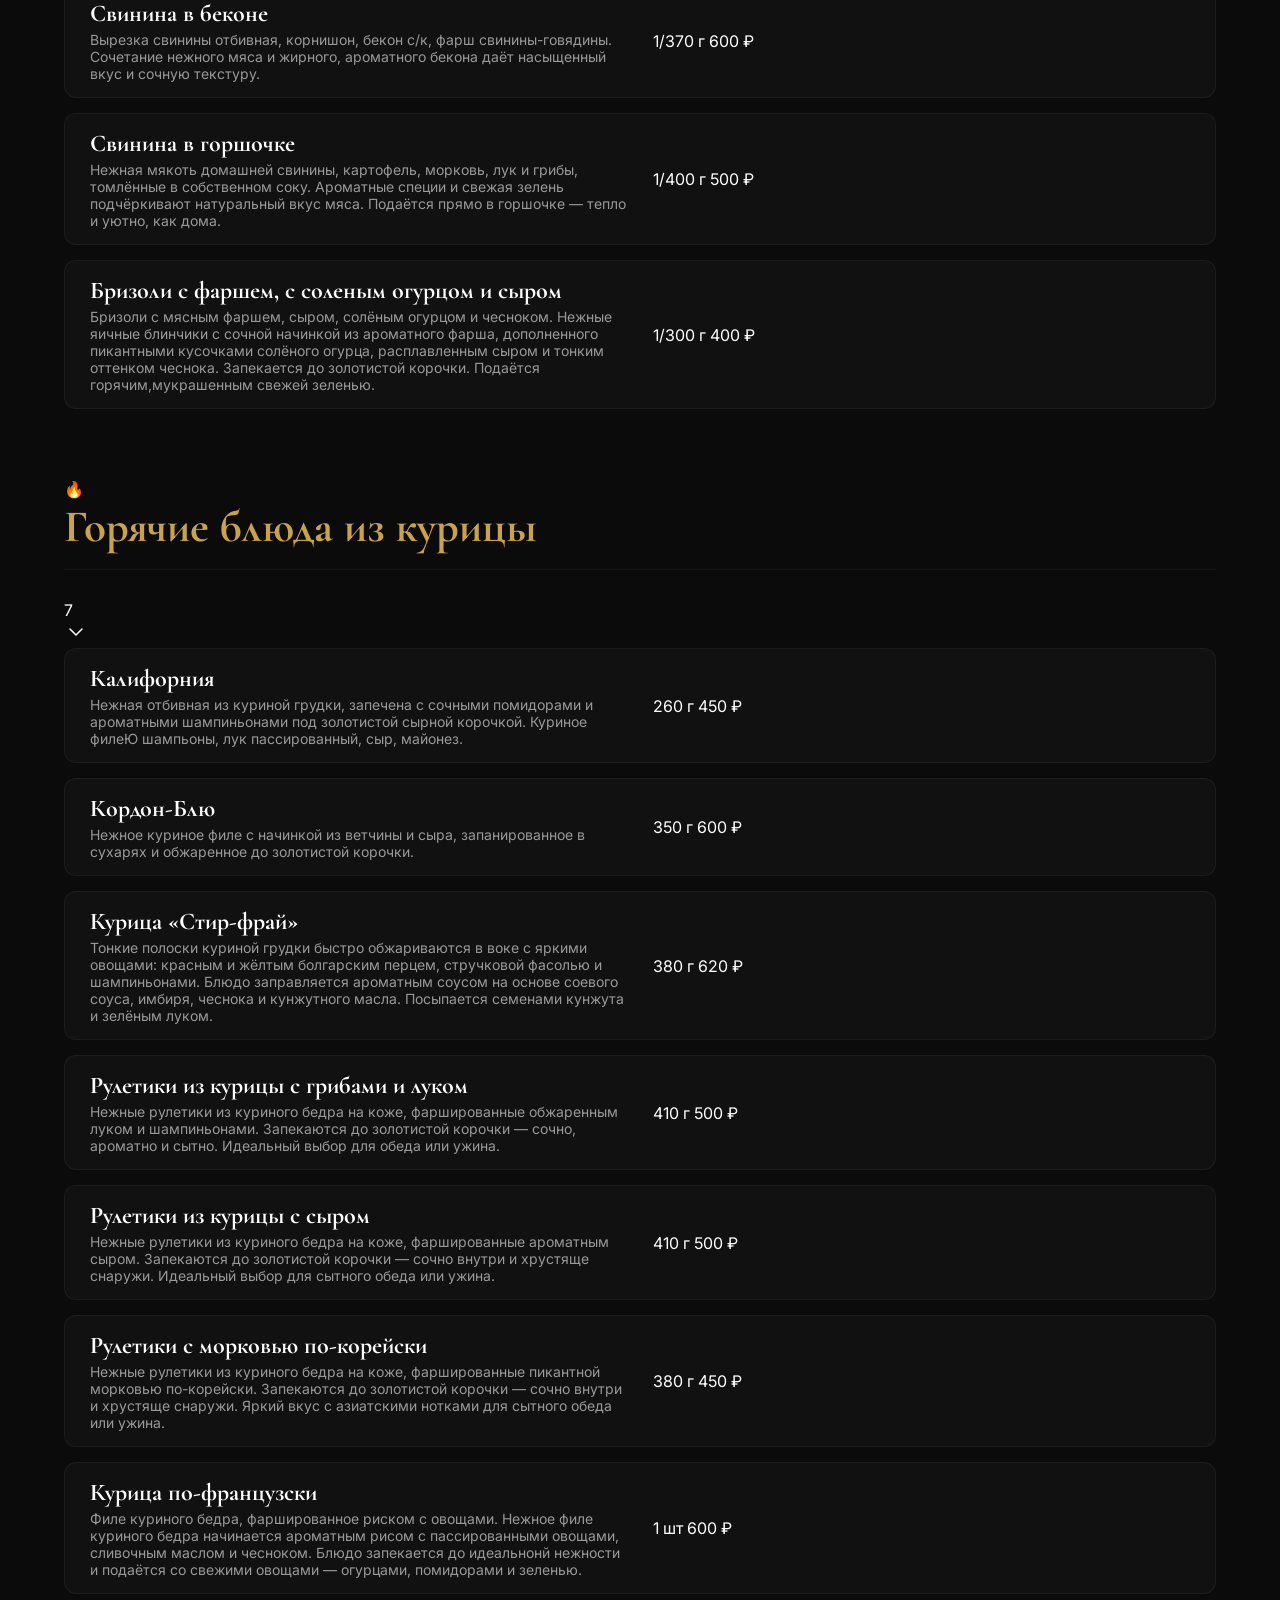
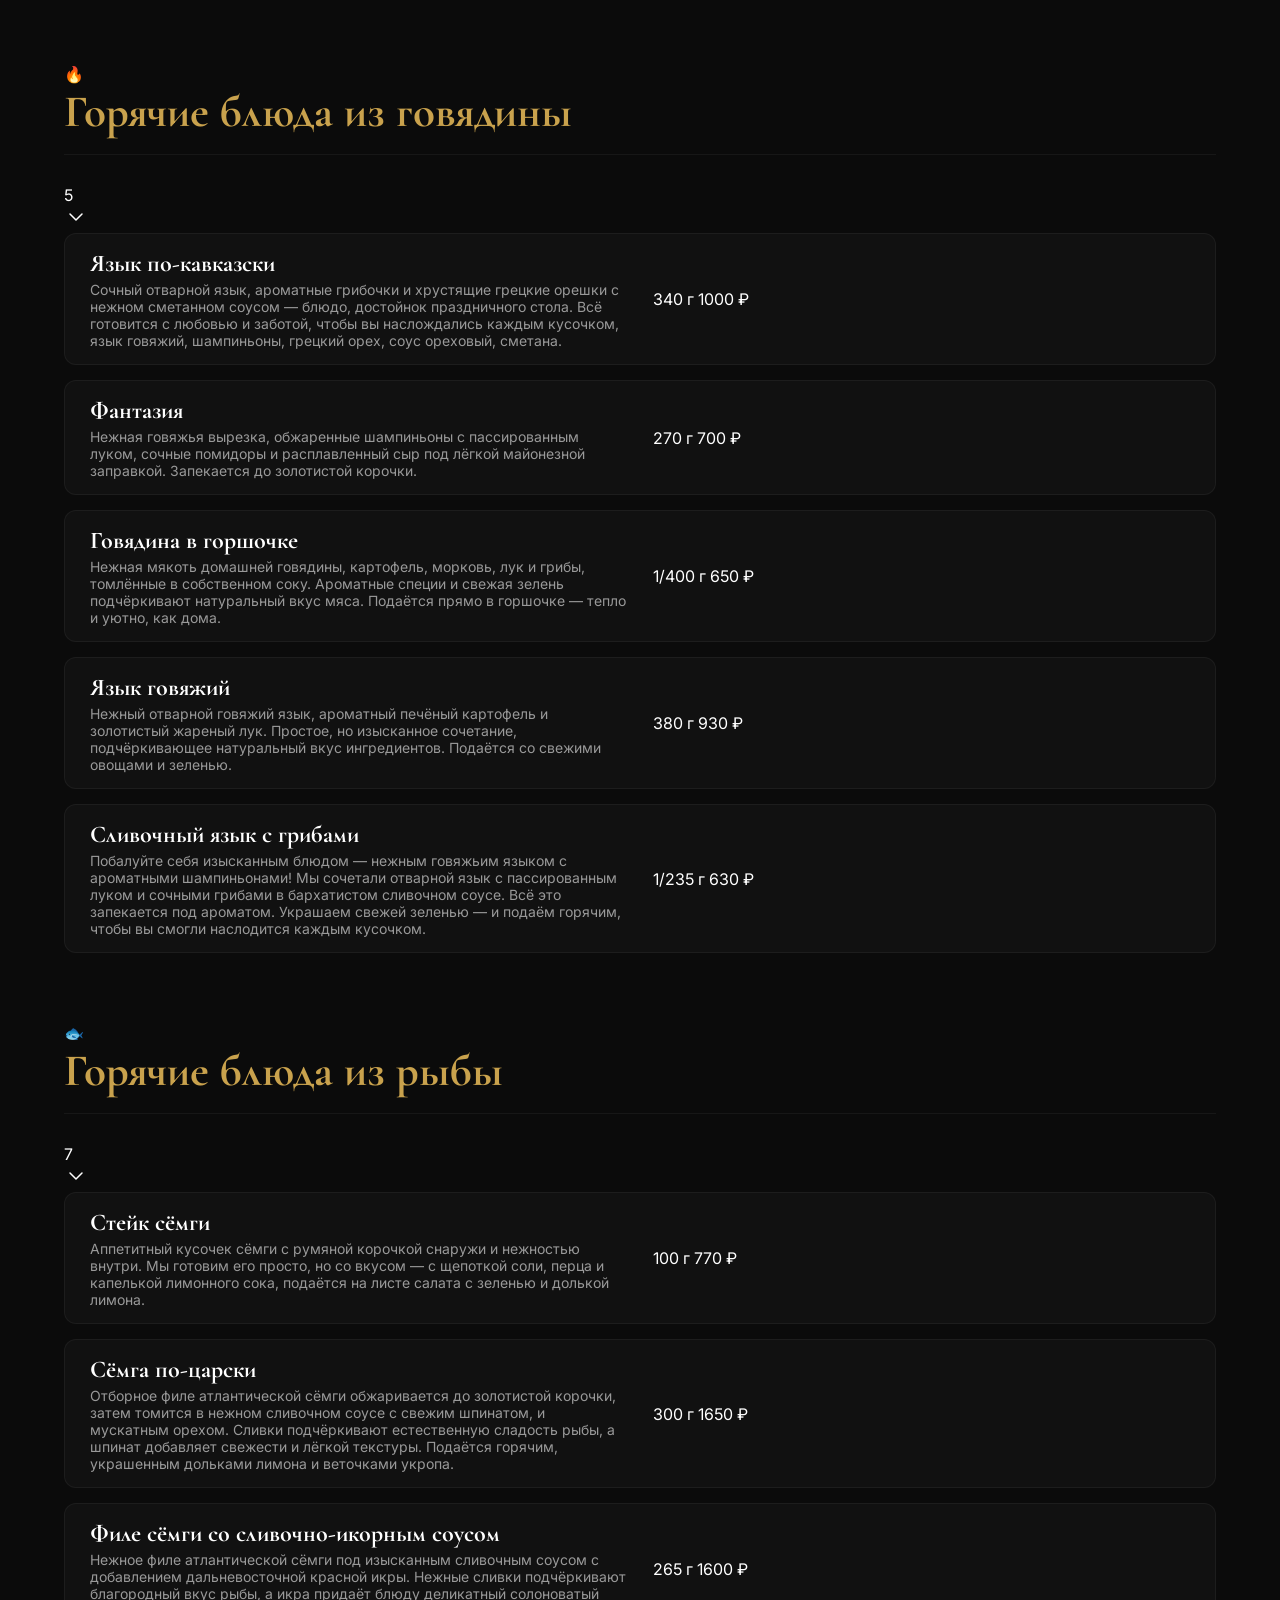
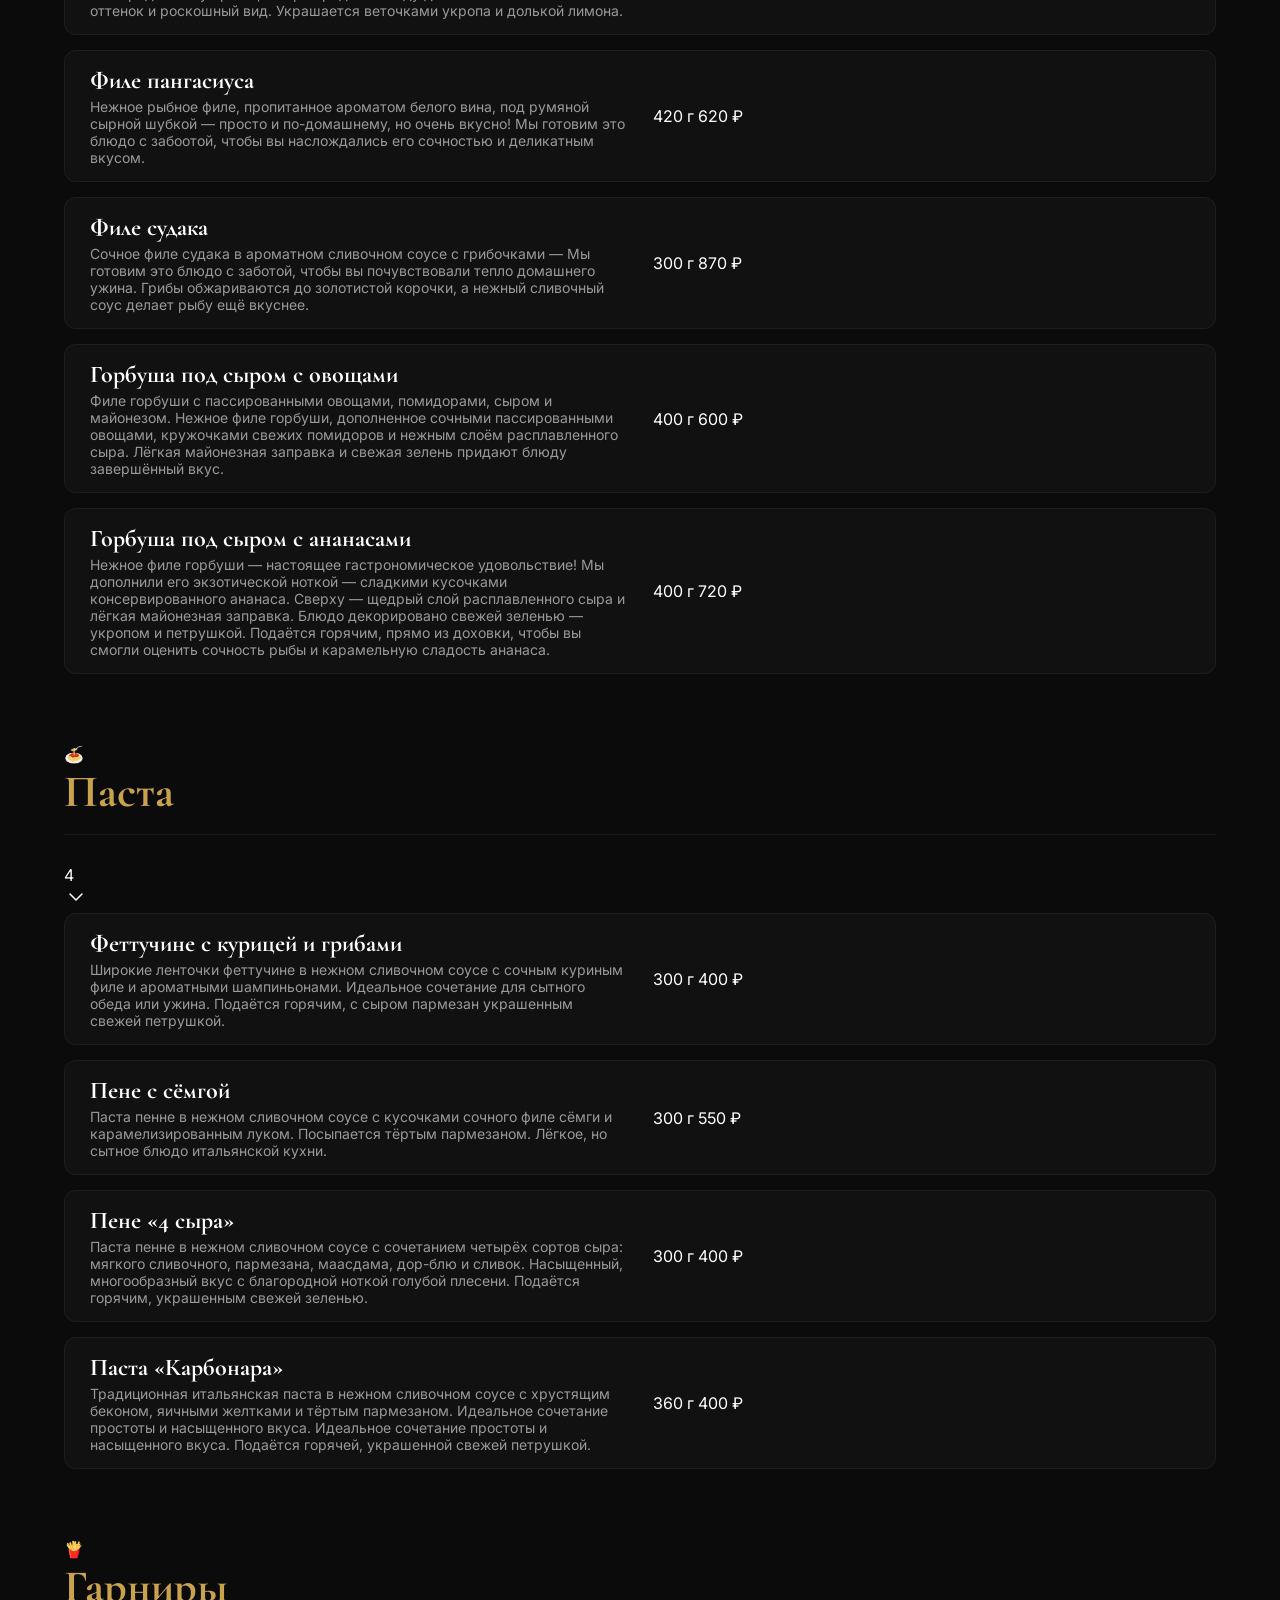
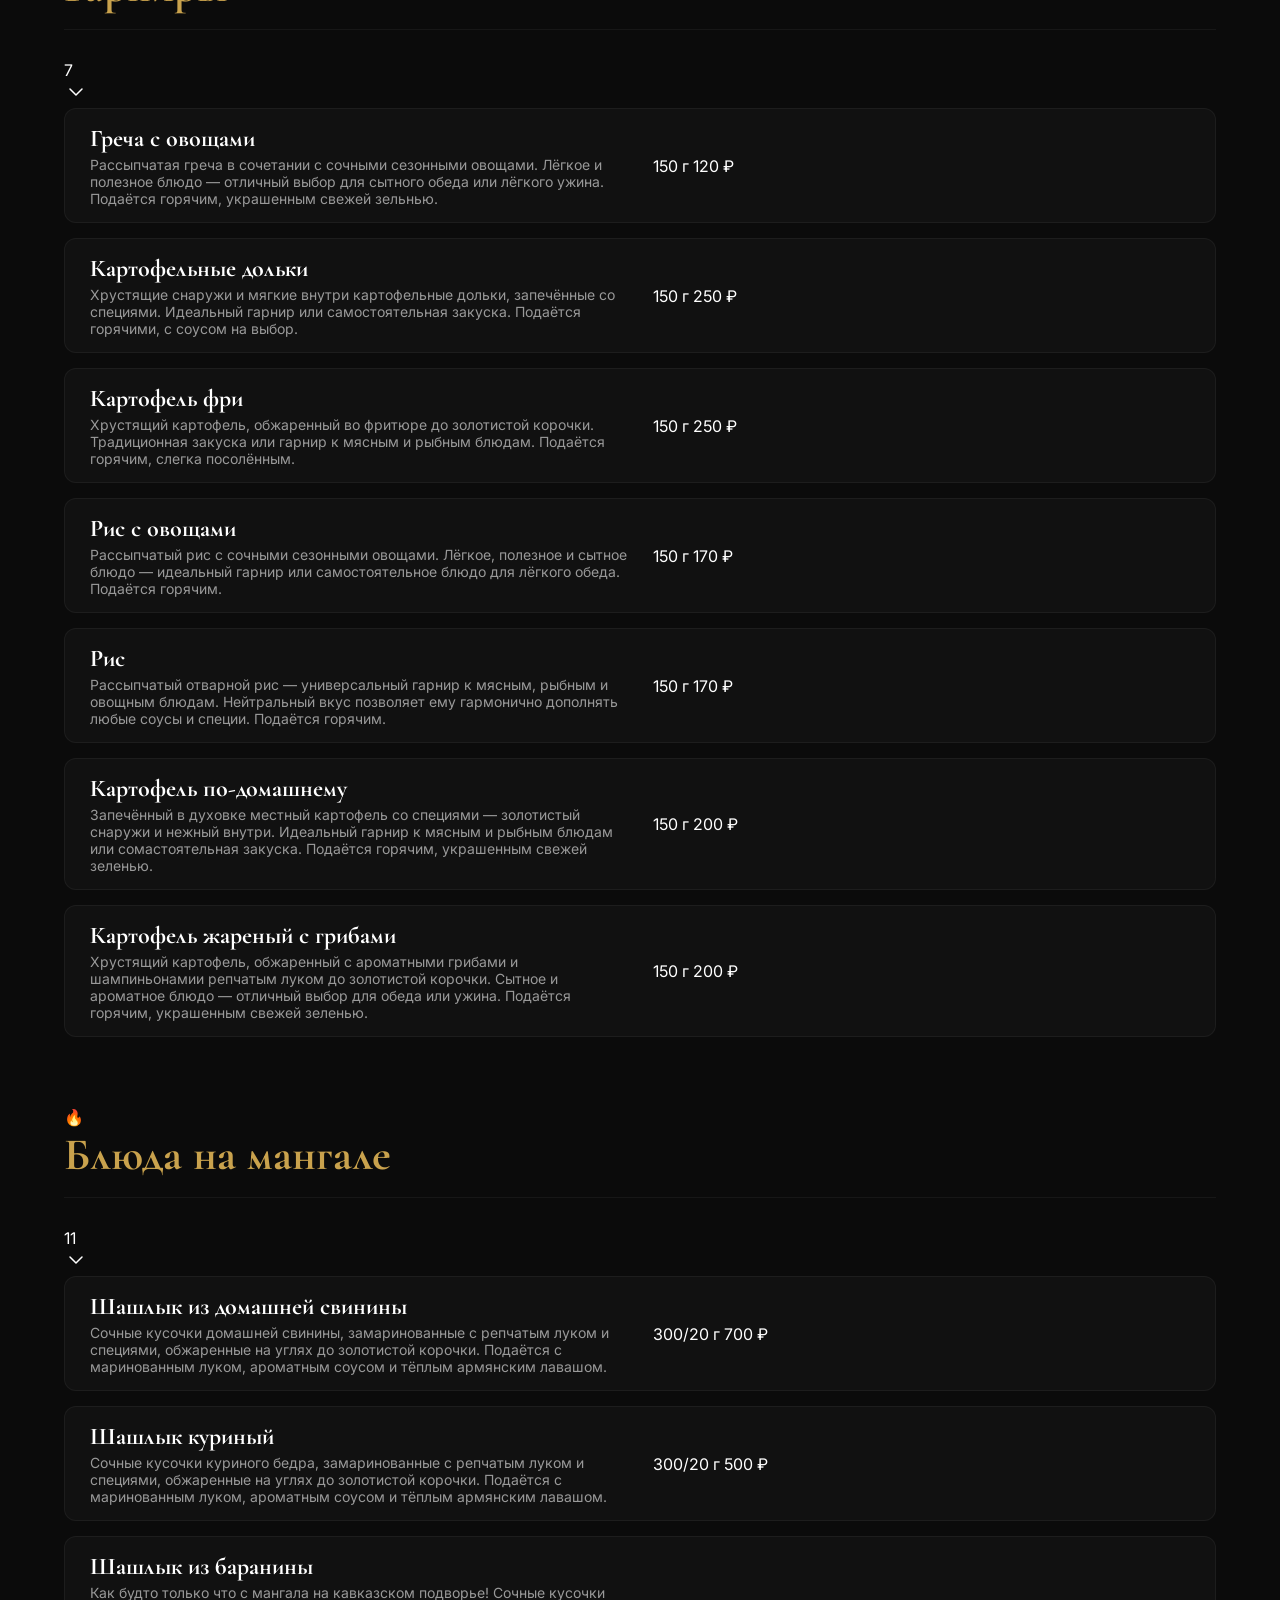
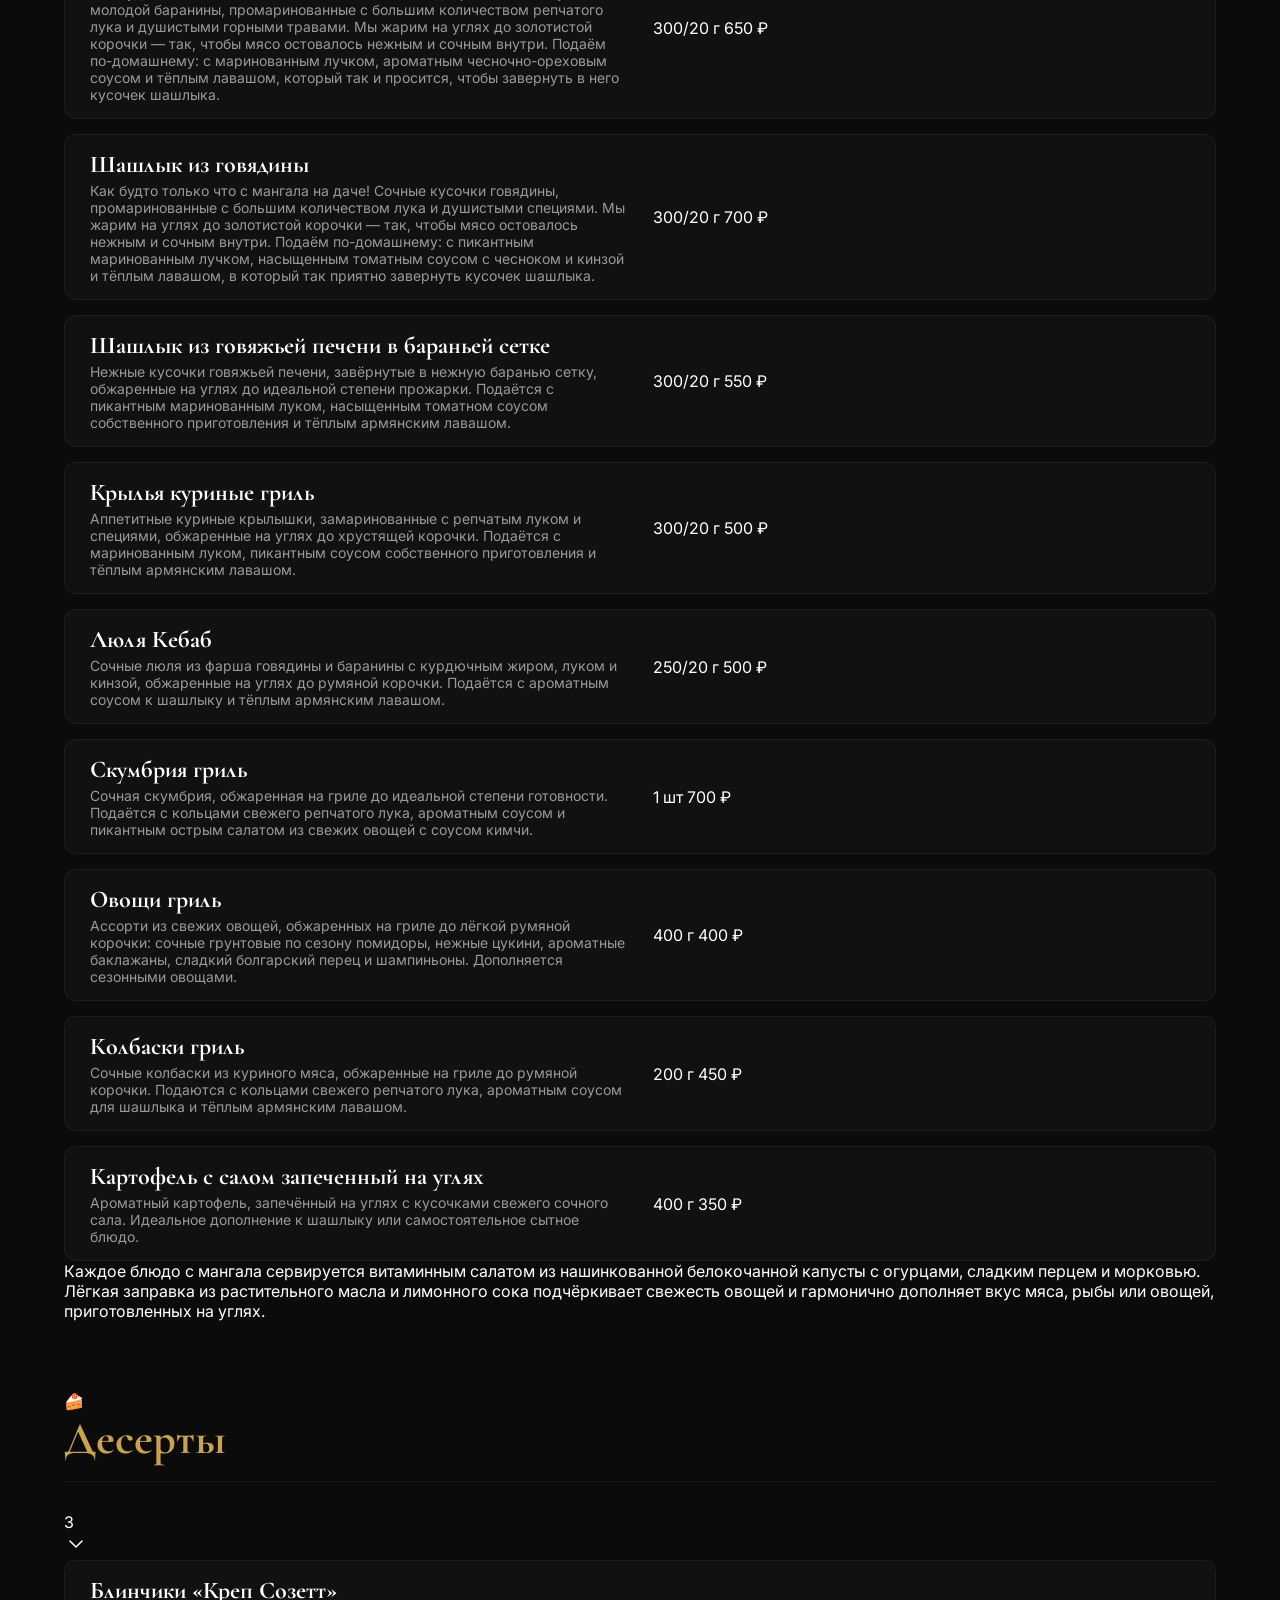
==== commit d4c4caeb: "Update menu.html" ====
--- a/menu.html
+++ b/menu.html
@@ -13,11 +13,9 @@
 </head>
 <body>
 
-<!-- HEADER -->
 <header class="header">
     <div class="container nav-container">
         <a href="index.html" class="logo">СМАК</a>
-
         <nav class="nav">
             <a href="index.html#about">О ресторане</a>
             <a href="menu.html">Меню</a>
@@ -25,16 +23,13 @@
             <a href="index.html#gallery">Галерея</a>
             <a href="index.html#contacts">Контакты</a>
         </nav>
-
         <a href="index.html#booking" class="nav-button">Забронировать</a>
-
         <div class="mobile-menu">
             <i class='bx bx-menu'></i>
         </div>
     </div>
 </header>
 
-<!-- HERO -->
 <section class="page-hero">
     <div class="container">
         <span>Ресторан Смак</span>
@@ -43,199 +38,1141 @@
     </div>
 </section>
 
-<!-- ПОЛНОЕ МЕНЮ -->
 <section class="full-menu section">
     <div class="container">
         <div class="section-title">
             <span>★</span>
             <h2>Наше меню</h2>
-        </div>
-
-        <!-- ХОЛОДНЫЕ ЗАКУСКИ -->
+            <p class="section-subtitle">Нажмите на раздел, чтобы открыть</p>
+        </div>
+
+        <!-- ========== ХОЛОДНЫЕ ЗАКУСКИ ========== -->
+        <div class="menu-category active">
+            <div class="menu-category-header">
+                <div class="menu-category-title">
+                    <span class="menu-category-icon">🥗</span>
+                    <h3>Холодные закуски</h3>
+                    <span class="menu-category-count">18</span>
+                </div>
+                <span class="menu-category-arrow">
+                    <svg width="24" height="24" viewBox="0 0 24 24" fill="none" stroke="currentColor" stroke-width="1.5" stroke-linecap="round" stroke-linejoin="round">
+                        <polyline points="6 9 12 15 18 9"></polyline>
+                    </svg>
+                </span>
+            </div>
+            <div class="menu-items">
+                <div class="menu-item">
+                    <div class="menu-item-info">
+                        <h4>Сырная тарелка</h4>
+                        <p>Изысканное сочетание благородных сыров с грецкими орехами, мёдом и свежим виноградом. Идеальная закуска для компании или утончённое завершение ужина.</p>
+                    </div>
+                    <div class="menu-item-meta">
+                        <span class="weight">185 г</span>
+                        <span class="price">550 ₽</span>
+                    </div>
+                </div>
+                <div class="menu-item">
+                    <div class="menu-item-info">
+                        <h4>Сырная тарелка «Премиум»</h4>
+                        <p>Как будто собрано заботливой хозяйкой для дружеских посиделок! В тарелке — благородные сыры с белой и голубой плесенью: один — нежный и сливочный, другой — с ярким пикантным характером, классический маасдам, сыр с грецким орехом, подаём с душистым мёдом и свежими фруктами — виноградом, грушей или яблоком, в дополнение с хрустящим грецким орехом, просто, душевно и очень вкусно — попробуйте сочетание мягкого сыра с мёдом и грушей!</p>
+                    </div>
+                    <div class="menu-item-meta">
+                        <span class="weight">385 г</span>
+                        <span class="price">2550 ₽</span>
+                    </div>
+                </div>
+                <div class="menu-item">
+                    <div class="menu-item-info">
+                        <h4>Мясная тарелка</h4>
+                        <p>Изысканное сочетание отборных сырокопченых колбас и мясных деликатесов. Подаётся на свежем листе салата с миксом свежей зелени. Идеальная закуска к пиву или красному вину.</p>
+                    </div>
+                    <div class="menu-item-meta">
+                        <span class="weight">190 г</span>
+                        <span class="price">650 ₽</span>
+                    </div>
+                </div>
+                <div class="menu-item">
+                    <div class="menu-item-info">
+                        <h4>Мясная тарелка «Халль»</h4>
+                        <p>Традиционное сочетание аутентичных деликатесов: нежная конская колбаса казылык, ароматная тутырма, насыщенный говяжий окорок и изысканная сырокопчёная конина. Подаётся на листе свежего салата с миксом зелени. Идеальная закуска к крепким напиткам или как основа для сытной тарелки.</p>
+                    </div>
+                    <div class="menu-item-meta">
+                        <span class="weight">160 г</span>
+                        <span class="price">870 ₽</span>
+                    </div>
+                </div>
+                <div class="menu-item">
+                    <div class="menu-item-info">
+                        <h4>Ассорти по-домашнему</h4>
+                        <p>Нежная буженина из отборного мяса и сочный куриный рулет домашнего приготовления. Подаётся с острой горчицей — идеальное сочетание для сытной закуски.</p>
+                    </div>
+                    <div class="menu-item-meta">
+                        <span class="weight">210 г</span>
+                        <span class="price">550 ₽</span>
+                    </div>
+                </div>
+                <div class="menu-item">
+                    <div class="menu-item-info">
+                        <h4>Тутырма по-домашнему</h4>
+                        <p></p>
+                    </div>
+                    <div class="menu-item-meta">
+                        <span class="weight">100 г</span>
+                        <span class="price">650 ₽</span>
+                    </div>
+                </div>
+                <div class="menu-item">
+                    <div class="menu-item-info">
+                        <h4>Овощная тарелка</h4>
+                        <p>Сочные помидоры, хрустящие огурцы и ароматный болгарский перец, поданные с свежей зеленью. Лёгкая и освежающая закуска — идеальный выбор для летнего меню.</p>
+                    </div>
+                    <div class="menu-item-meta">
+                        <span class="weight">260 г</span>
+                        <span class="price">400 ₽</span>
+                    </div>
+                </div>
+                <div class="menu-item">
+                    <div class="menu-item-info">
+                        <h4>Рыбная тарелка</h4>
+                        <p>Изысканное сочетание слабосолёной сёмги, нежнейшего балыка белой рыбы и ароматного копчёного тунца. Подаётся с дольками лимона и свежей зеленью. Идеальная закуска к белому вину или шампанскому.</p>
+                    </div>
+                    <div class="menu-item-meta">
+                        <span class="weight">175 г</span>
+                        <span class="price">1050 ₽</span>
+                    </div>
+                </div>
+                <div class="menu-item">
+                    <div class="menu-item-info">
+                        <h4>Форель слабосоленая</h4>
+                        <p>Нежное филе форели, засоленное по фирменному рецепту нашего шеф-повара. Обладает тонким вкусом и маслянистой текстурой. Подаётся с дольками лимона и свежей зеленью. Идеальная закуска к белому вину или шампанскому.</p>
+                    </div>
+                    <div class="menu-item-meta">
+                        <span class="weight">130 г</span>
+                        <span class="price">700 ₽</span>
+                    </div>
+                </div>
+                 <div class="menu-item">
+                    <div class="menu-item-info">
+                        <h4>Селёдочка под водочку</h4>
+                        <p>Нежная селёдка по традиционному рецепту пряного посола. Подаётся с отварным картофелем, солёными огурчиками, маринованным луком и зелёным горошком. Классика русской кухни.</p>
+                    </div>
+                    <div class="menu-item-meta">
+                        <span class="weight">230 г</span>
+                        <span class="price">400 ₽</span>
+                    </div>
+                </div>
+                <div class="menu-item">
+                    <div class="menu-item-info">
+                        <h4>Грибная полянка</h4>
+                        <p>Ароматное ассорти из отборных лесных грибов: опят, рыжиков и белых грибов. Приготовлено с репчатым луком на домашнем масле. Идеальная закуска или гарнир к мясным и картофельным блюдам.</p>
+                    </div>
+                    <div class="menu-item-meta">
+                        <span class="weight">450 г</span>
+                        <span class="price">1000 ₽</span>
+                    </div>
+                </div>
+                <div class="menu-item">
+                    <div class="menu-item-info">
+                        <h4>Грузди домашние</h4>
+                        <p>Традиционная русская закуска из отборных груздей. Подаётся со сметаной или с душистым растительным маслом. Отлично сочетается с отварным картофелем и ржаным хлебом.</p>
+                    </div>
+                    <div class="menu-item-meta">
+                        <span class="weight">210 г</span>
+                        <span class="price">550 ₽</span>
+                    </div>
+                </div>
+                <div class="menu-item">
+                    <div class="menu-item-info">
+                        <h4>Сало «По-Белорусски»</h4>
+                        <p>Традиционная закуска из двух видов сала, копчёного и соленого, подаётся с соусом хрен или горчицы со свежей зеленью и репчатым луком. Отлично сочетается с ржаным хлебом и маринованными овощами.</p>
+                    </div>
+                    <div class="menu-item-meta">
+                        <span class="weight">150 г</span>
+                        <span class="price">400 ₽</span>
+                    </div>
+                </div>
+                <div class="menu-item">
+                    <div class="menu-item-info">
+                        <h4>Язык говяжий</h4>
+                        <p>Нежный отварной говяжий язык, нарезанный тонкими ломтиками. Подаётся с соусом из хрена или горчицей. Идеальная закуска к вашему столу.</p>
+                    </div>
+                    <div class="menu-item-meta">
+                        <span class="weight">130 г</span>
+                        <span class="price">700 ₽</span>
+                    </div>
+                </div>
+                <div class="menu-item">
+                    <div class="menu-item-info">
+                        <h4>Рулетики из баклажанов</h4>
+                        <p>Нежные слайсы баклажана, обжаренные до мягкости, с начинкой из творожного сыра, зелени и грецкого ореха. Украшены свежей зеленью, зёрнами граната и грецкими орехами. Отличная холодная закуска для любого стола.</p>
+                    </div>
+                    <div class="menu-item-meta">
+                        <span class="weight">250 г</span>
+                        <span class="price">400 ₽</span>
+                    </div>
+                </div>
+                <div class="menu-item">
+                    <div class="menu-item-info">
+                        <h4>Свежие помидоры с сыром</h4>
+                        <p>Сочные ломтики свежих помидоров с майонезом и чесноком, и нежной сырной шапочкой, украшено свежей зеленью. Лёгкая и яркая закуска для любого стола.</p>
+                    </div>
+                    <div class="menu-item-meta">
+                        <span class="weight">213 г</span>
+                        <span class="price">330 ₽</span>
+                    </div>
+                </div>
+                <div class="menu-item">
+                    <div class="menu-item-info">
+                        <h4>Бутерброд с красной икрой</h4>
+                        <p>Элегантная закуска с гармоничным сочетанием текстур и вкусов. Тонкий ломтик свежего молочного батона смазывается мягким сливочным маслом, сверху выкладывается щедрая порция отборной лососёвой икры с характерным морским ароматом.</p>
+                    </div>
+                    <div class="menu-item-meta">
+                        <span class="weight">1 шт</span>
+                        <span class="price">300 ₽</span>
+                    </div>
+                </div>
+                <div class="menu-item">
+                    <div class="menu-item-info">
+                        <h4>Бутерброд с форелью</h4>
+                        <p>Нежный молочный батон с творожным сыром и ломтиком слабосолёной форели. Украшен масляными и зеленью. Лёгкая и изысканная закуска для завтрака или праздничного стола.</p>
+                    </div>
+                    <div class="menu-item-meta">
+                        <span class="weight">1 шт</span>
+                        <span class="price">250 ₽</span>
+                    </div>
+                </div>
+                <div class="menu-item">
+                    <div class="menu-item-info">
+                        <h4>Рулетики с ветчиной и сыром</h4>
+                        <p>Нежные рулетики из ломтиков ветчины с начинкой из сыра, чеснока и сладкого перца с майонезом. Подаются на подушке из свежих листьев салата. Лёгкая и сытная закуска для любого случая.</p>
+                    </div>
+                    <div class="menu-item-meta">
+                        <span class="weight">1 шт</span>
+                        <span class="price">160 ₽</span>
+                    </div>
+                </div>
+            </div>
+        </div>
+
+        <!-- ========== САЛАТЫ ========== -->
         <div class="menu-category">
-            <h3>🥗 Холодные закуски</h3>
+            <div class="menu-category-header">
+                <div class="menu-category-title">
+                    <span class="menu-category-icon">🥗</span>
+                    <h3>Салаты</h3>
+                    <span class="menu-category-count">15</span>
+                </div>
+                <span class="menu-category-arrow">
+                    <svg width="24" height="24" viewBox="0 0 24 24" fill="none" stroke="currentColor" stroke-width="1.5" stroke-linecap="round" stroke-linejoin="round">
+                        <polyline points="6 9 12 15 18 9"></polyline>
+                    </svg>
+                </span>
+            </div>
             <div class="menu-items">
                 <div class="menu-item">
-                    <div>
-                        <h4>Мясная тарелка</h4>
-                        <p>Ассорти из мясных деликатесов</p>
-                    </div>
-                    <strong>890 ₽</strong>
-                </div>
-                <div class="menu-item">
-                    <div>
-                        <h4>Сырная тарелка</h4>
-                        <p>Отборные сыры и соус</p>
-                    </div>
-                    <strong>790 ₽</strong>
-                </div>
-                <div class="menu-item">
-                    <div>
-                        <h4>Овощная нарезка</h4>
-                        <p>Свежие овощи с соусом</p>
-                    </div>
-                    <strong>590 ₽</strong>
-                </div>
-            </div>
-        </div>
-
-        <!-- САЛАТЫ -->
+                    <div class="menu-item-info">
+                        <h4>Салат Самара</h4>
+                        <p>Сытный и сочный салат из ветчины, куриного филе, свежих огурцов, жареных шампиньонов и яиц под майонезом. Идеальное сочетание проверенных ингредиентов для любого стола.</p>
+                    </div>
+                    <div class="menu-item-meta">
+                        <span class="weight">150 г</span>
+                        <span class="price">350 ₽</span>
+                    </div>
+                </div>
+                <div class="menu-item">
+                    <div class="menu-item-info">
+                        <h4>Цезарь с курицей</h4>
+                        <p>Сочные листья айсберга с обжаренным куриным филе, помидорами черри, перепелиными яйцами, хрустящими сухариками и тёртым пармезаном под фирменным соусом «Цезарь». Классика, проверенная временем.</p>
+                    </div>
+                    <div class="menu-item-meta">
+                        <span class="weight">220 г</span>
+                        <span class="price">550 ₽</span>
+                    </div>
+                </div>
+                <div class="menu-item">
+                    <div class="menu-item-info">
+                        <h4>Цезарь с лососем</h4>
+                        <p>Свежие листья айсберга с ломтиками слабосолёной форели, помидорами черри, перепелиными яйцами, хрустящими сухариками и тёртым пармезаном под фирменным соусом «Цезарь». Изысканная вариация классической закуски.</p>
+                    </div>
+                    <div class="menu-item-meta">
+                        <span class="weight">220 г</span>
+                        <span class="price">650 ₽</span>
+                    </div>
+                </div>
+                <div class="menu-item">
+                    <div class="menu-item-info">
+                        <h4>Греческий</h4>
+                        <p>Традиционное блюдо средиземноморской кухни: сочные помидоры черри, свежий огурец, сладкий болгарский перец, красный лук, маслины и кубики сыра фета под ароматным оливковым маслом с орегано. Лёгкий и освежающий выбор для любого приёма пищи.</p>
+                    </div>
+                    <div class="menu-item-meta">
+                        <span class="weight">205 г</span>
+                        <span class="price">450 ₽</span>
+                    </div>
+                </div>
+                <div class="menu-item">
+                    <div class="menu-item-info">
+                        <h4>Салат летний</h4>
+                        <p>Свежие овощи — сочные помидоры, хрустящие огурцы и сладкий болгарский перец — с ароматной зеленью и заправкой на выбор. Лёгкий салат, в любое время года.</p>
+                    </div>
+                    <div class="menu-item-meta">
+                        <span class="weight">170 г</span>
+                        <span class="price">250 ₽</span>
+                    </div>
+                </div>
+                <div class="menu-item">
+                    <div class="menu-item-info">
+                        <h4>Купеческий</h4>
+                        <p>Сытное и изысканное сочетание слабосолёной форели, свежего огурца, отборной лососёвой икры, отварного картофеля и зелёного лука под заправкой из оливкового масла и соевого соуса. Настоящий праздник вкуса для ценителей деликатесов.</p>
+                    </div>
+                    <div class="menu-item-meta">
+                        <span class="weight">150 г</span>
+                        <span class="price">600 ₽</span>
+                    </div>
+                </div>
+                <div class="menu-item">
+                    <div class="menu-item-info">
+                        <h4>Любимый</h4>
+                        <p>Сытный и ароматный салат из отварной говядины с свежими помидорами и огурцами под пикантной заправкой из оливкового масла, соевого соуса и чеснока. Простота и вкус в каждой ложке.</p>
+                    </div>
+                    <div class="menu-item-meta">
+                        <span class="weight">140 г</span>
+                        <span class="price">400 ₽</span>
+                    </div>
+                </div>
+                <div class="menu-item">
+                    <div class="menu-item-info">
+                        <h4>Жемчужина</h4>
+                        <p>Нежный отварной говяжий язык с жареными шампиньонами, сливочным мягким сыром и черносливом под чесночно-майонезной заправкой и свежей зеленью. Изысканное сочетание текстуры и вкусов для особого случая.</p>
+                    </div>
+                    <div class="menu-item-meta">
+                        <span class="weight">190 г</span>
+                        <span class="price">500 ₽</span>
+                    </div>
+                </div>
+                <div class="menu-item">
+                    <div class="menu-item-info">
+                        <h4>Сибирячка</h4>
+                        <p>Сытный и ароматный салат из нежнейшего отварного говяжьего языка с свежим огурцом, куриным яйцом и кедровыми орешками под майонезом и свежей зеленью. Вкус, достойный сибирского гостеприимства.</p>
+                    </div>
+                    <div class="menu-item-meta">
+                        <span class="weight">150 г</span>
+                        <span class="price">470 ₽</span>
+                    </div>
+                </div>
+                <div class="menu-item">
+                    <div class="menu-item-info">
+                        <h4>Мужские слёзы</h4>
+                        <p>Сытный и выразительный салат из отварной говядины с маринованным луком, зёрнами граната и свежей зеленью под майонезом. Сбалансированный вкус с пикантной нотой — классика, проверенная временем.</p>
+                    </div>
+                    <div class="menu-item-meta">
+                        <span class="weight">170 г</span>
+                        <span class="price">500 ₽</span>
+                    </div>
+                </div>
+                <div class="menu-item">
+                    <div class="menu-item-info">
+                        <h4>Душечка</h4>
+                        <p>Нежный говяжий язык с красным луком, шампиньонами и пикантной морковью по-корейски под майонезом и свежей зеленью. Изысканное сочетание традиций и ярких акцентов.</p>
+                    </div>
+                    <div class="menu-item-meta">
+                        <span class="weight">150 г</span>
+                        <span class="price">450 ₽</span>
+                    </div>
+                </div>
+                <div class="menu-item">
+                    <div class="menu-item-info">
+                        <h4>Царский</h4>
+                        <p>Роскошное сочетание копчёной куриной грудки с жареными шампиньонами, свежим огурцом, черносливом и пикантной морковью по-корейски под майонезом. Изысканный вкус для торжественного случая, просто и вкусно.</p>
+                    </div>
+                    <div class="menu-item-meta">
+                        <span class="weight">150 г</span>
+                        <span class="price">300 ₽</span>
+                    </div>
+                </div>
+                <div class="menu-item">
+                    <div class="menu-item-info">
+                        <h4>Грузинский</h4>
+                        <p>Яркий вкус солнечной Грузии: сочные помидоры, сладкий болгарский перец, красный лук, свежая кинза и грецкие орехи под пикантным соусом сладкий чили. Лёгкий, ароматный и запоминающийся.</p>
+                    </div>
+                    <div class="menu-item-meta">
+                        <span class="weight">170 г</span>
+                        <span class="price">300 ₽</span>
+                    </div>
+                </div>
+                <div class="menu-item">
+                    <div class="menu-item-info">
+                        <h4>Тбилиси</h4>
+                        <p>Аутентичный грузинский салат из отварной говядины с болгарским перцем, красной фасолью. Дополнен грецкими орехами, кинзой, красным луком и чесноком под оливковым маслом. Насыщенный вкус с пикантной нотой — воплощение кавказского гостеприимства.</p>
+                    </div>
+                    <div class="menu-item-meta">
+                        <span class="weight">200 г</span>
+                        <span class="price">550 ₽</span>
+                    </div>
+                </div>
+                <div class="menu-item">
+                    <div class="menu-item-info">
+                        <h4>Гамарджоба</h4>
+                        <p>Гармоничное сочетание свежих овощей и сочной говядины. Хрустящий айсберг, сочные помидоры, отварной картофель, корнишоны и красный лук дополнены нежным сыром фета. Заправка на основе аджики, горчицы и майонеза придаёт блюду пикантный вкус. Сытно, свежо и ярко!</p>
+                    </div>
+                    <div class="menu-item-meta">
+                        <span class="weight">220 г</span>
+                        <span class="price">500 ₽</span>
+                    </div>
+                </div>
+            </div>
+        </div>
+
+        <!-- ========== Первые блюда ========== -->
         <div class="menu-category">
-            <h3>🥗 Салаты</h3>
+            <div class="menu-category-header">
+                <div class="menu-category-title">
+                    <span class="menu-category-icon">🍜</span>
+                    <h3>Первые блюда</h3>
+                    <span class="menu-category-count">6</span>
+                </div>
+                <span class="menu-category-arrow">
+                    <svg width="24" height="24" viewBox="0 0 24 24" fill="none" stroke="currentColor" stroke-width="1.5" stroke-linecap="round" stroke-linejoin="round">
+                        <polyline points="6 9 12 15 18 9"></polyline>
+                    </svg>
+                </span>
+            </div>
             <div class="menu-items">
                 <div class="menu-item">
-                    <div>
-                        <h4>Цезарь с курицей</h4>
-                        <p>Классический салат с курицей и соусом</p>
-                    </div>
-                    <strong>550 ₽</strong>
-                </div>
-                <div class="menu-item">
-                    <div>
-                        <h4>Греческий салат</h4>
-                        <p>Сочные овощи с брынзой</p>
-                    </div>
-                    <strong>490 ₽</strong>
-                </div>
-                <div class="menu-item">
-                    <div>
-                        <h4>Авторский салат</h4>
-                        <p>Фирменная подача ресторана</p>
-                    </div>
-                    <strong>650 ₽</strong>
-                </div>
-            </div>
-        </div>
-
-        <!-- СУПЫ -->
+                    <div class="menu-item-info">
+                        <h4>Уха из форели</h4>
+                        <p>Уха из форели — это ароматное, нежное и полезное блюдо. Её главные достоинства — прозрачный наваристый бульон, сочные кусочки красной рыбы и тонкий, сбалансированный вкус. Идеально подходит для семейного обеда, рыбалки или в качестве диетического первого блюда.</p>
+                    </div>
+                    <div class="menu-item-meta">
+                        <span class="weight">400 г</span>
+                        <span class="price">350 ₽</span>
+                    </div>
+                </div>
+                <div class="menu-item">
+                    <div class="menu-item-info">
+                        <h4>Грибной суп</h4>
+                        <p>Грибной суп с шампиньонами — универсальное блюдо с богатой вкусовой палитрой. Он может быть лёгким и диетическим или сытым и наваристым, простым в приготовлении или изысканным. Аромат грибов создаёт ощущение уюта и отлично подходит для легкого и сытного обеда.</p>
+                    </div>
+                    <div class="menu-item-meta">
+                        <span class="weight">400 г</span>
+                        <span class="price">230 ₽</span>
+                    </div>
+                </div>
+                <div class="menu-item">
+                    <div class="menu-item-info">
+                        <h4>Лапша домашняя с курицей</h4>
+                        <p>Домашняя лапша с курицей — это простое, но душевное блюдо. Его главные достоинства — ароматный куриный бульон и нежная лапша, сделанная своими руками. Идеально для семейного обеда.</p>
+                    </div>
+                    <div class="menu-item-meta">
+                        <span class="weight">400 г</span>
+                        <span class="price">210 ₽</span>
+                    </div>
+                </div>
+                <div class="menu-item">
+                    <div class="menu-item-info">
+                        <h4>Солянка сборная</h4>
+                        <p>Солянка сборная это сытный, яркий суп с многослойным вкусом, где гармонично сочетаются мясные деликатесы, кислинка огурцов, пикантность маслин, а также тонкий цитрусовый оттенок лимона, подаётся со сметаной.</p>
+                    </div>
+                    <div class="menu-item-meta">
+                        <span class="weight">400 г</span>
+                        <span class="price">350 ₽</span>
+                    </div>
+                </div>
+                <div class="menu-item">
+                    <div class="menu-item-info">
+                        <h4>Пельмени «Смаковские»</h4>
+                        <p>Домашние пельмени ручной лепки со свининой и говядиной — это сочетание тонкого эластичного теста и сочной начинки, приготовленное с заботой. Они одинаково уместны и в будни, и на праздник.</p>
+                    </div>
+                    <div class="menu-item-meta">
+                        <span class="weight">200 г</span>
+                        <span class="price">330 ₽</span>
+                    </div>
+                </div>
+                <div class="menu-item">
+                    <div class="menu-item-info">
+                        <h4>Окрошка с говядиной на квасе</h4>
+                        <p>Окрошка с говядиной на квасе-классический холодный суп с отварной говядиной, свежими овощами, зеленью и квасом. Хрустящие огурцы и редис, нежная говядина, картофель и яица, в сочетании с ароматной зеленью и квасом, создают освежающий и насыщенный вкус. Подаётся со сметаеной и горчицей, для дополнительной пикантности.</p>
+                    </div>
+                    <div class="menu-item-meta">
+                        <span class="weight">1/0,5 г</span>
+                        <span class="price">250 ₽</span>
+                    </div>
+                </div>
+                <div class="menu-item">
+                    <div class="menu-item-info">
+                        <h4>Окрошка с колбасой на квасе</h4>
+                        <p>Освежающая окрошка с колбасой на квасе-дань старинным русским кулинарным традициям. Нежная вареная колбаса гарманично сочетается со свежами овощами: огурцами, редисом и отварным картофелем. Яица и щедрый букет свежей зелени (укроп и зелёный лук), добавляют блюду питательности и аромата. Всё залито прохладным квасом. Рекомендуем дополнить порцией сметаны и щепоткой горчицы.</p>
+                    </div>
+                    <div class="menu-item-meta">
+                        <span class="weight">1/0,5 г</span>
+                        <span class="price">250 ₽</span>
+                    </div>
+                </div>
+            </div>
+        </div>
+
+        <!-- ========== ГОРЯЧИЕ БЛЮДА ИЗ СВИНИНЫ ========== -->
         <div class="menu-category">
-            <h3>🍜 Супы</h3>
+            <div class="menu-category-header">
+                <div class="menu-category-title">
+                    <span class="menu-category-icon">🔥</span>
+                    <h3>Горячие блюда из свинины</h3>
+                    <span class="menu-category-count">9</span>
+                </div>
+                <span class="menu-category-arrow">
+                    <svg width="24" height="24" viewBox="0 0 24 24" fill="none" stroke="currentColor" stroke-width="1.5" stroke-linecap="round" stroke-linejoin="round">
+                        <polyline points="6 9 12 15 18 9"></polyline>
+                    </svg>
+                </span>
+            </div>
             <div class="menu-items">
                 <div class="menu-item">
-                    <div>
-                        <h4>Солянка</h4>
-                        <p>Насыщенный мясной суп</p>
-                    </div>
-                    <strong>420 ₽</strong>
-                </div>
-                <div class="menu-item">
-                    <div>
-                        <h4>Крем-суп</h4>
-                        <p>Нежный суп с гренками</p>
-                    </div>
-                    <strong>380 ₽</strong>
-                </div>
-            </div>
-        </div>
-
-        <!-- ГОРЯЧИЕ БЛЮДА -->
+                    <div class="menu-item-info">
+                        <h4>Мясо в шубке</h4>
+                        <p>Сочная свинина отбивная, обжаренные шампиньоны и карамелизированный лук под золотистой корочкой из расплавленного сыра. Вырезка свиная отбивная, шампиньоны жареные, лук пассированный, помидор свежий, сыр, майонез.</p>
+                    </div>
+                    <div class="menu-item-meta">
+                        <span class="weight">300 г</span>
+                        <span class="price">490 ₽</span>
+                    </div>
+                </div>
+                <div class="menu-item">
+                    <div class="menu-item-info">
+                        <h4>Мясо по-купечески</h4>
+                        <p>Сочная отбивная из свиной вырезки и нежнейший говяжий язык, запечённые под золотистой корочкой из расплавленного сыра. Ввырезка свиная отбивная, язык говяжий, лук пассированный, шампиньоны жареные, сыр, майонез.</p>
+                    </div>
+                    <div class="menu-item-meta">
+                        <span class="weight">300 г</span>
+                        <span class="price">650 ₽</span>
+                    </div>
+                </div>
+                <div class="menu-item">
+                    <div class="menu-item-info">
+                        <h4>Стейк свиной</h4>
+                        <p>Сочный стейк из отборной свинины, замаринован в гранатовом маринаде, обжаренный до идеальной степени прожарки. Приправлен солью и свежим молотым чёрным перцем, подаётся с салатом из свежей капусты и овощей.</p>
+                    </div>
+                    <div class="menu-item-meta">
+                        <span class="weight">100 г</span>
+                        <span class="price">350 ₽</span>
+                    </div>
+                </div>
+                <div class="menu-item">
+                    <div class="menu-item-info">
+                        <h4>Мясо по-французски со свежими овощами</h4>
+                        <p>Нежная свинина, запечённая с картофелем, луком и сыром под слоем майонеза. Золотистая сырная корочка и сочное мясо — классика домашней кухни. Вырезка свиная, отбивная, лук пассированный, картофель, чеснок, сыр, майонез, овощи свежие.</p>
+                    </div>
+                    <div class="menu-item-meta">
+                        <span class="weight">390 г</span>
+                        <span class="price">550 ₽</span>
+                    </div>
+                </div>
+                <div class="menu-item">
+                    <div class="menu-item-info">
+                        <h4>Эскалоп на кости</h4>
+                        <p>Сочный кусок свиной корейки на ребре, обжаренный до золотистой корочки. Приправлен солью и свежим молотым чёрным перцем подаётся с салатом из свежей копусты овощей и горчицей.</p>
+                    </div>
+                    <div class="menu-item-meta">
+                        <span class="weight">100 г</span>
+                        <span class="price">350 ₽</span>
+                    </div>
+                </div>
+                <div class="menu-item">
+                    <div class="menu-item-info">
+                        <h4>Свинина в беконе</h4>
+                        <p>Вырезка свинины отбивная, корнишон, бекон с/к, фарш свинины-говядины. Сочетание нежного мяса и жирного, ароматного бекона даёт насыщенный вкус и сочную текстуру.</p>
+                    </div>
+                    <div class="menu-item-meta">
+                        <span class="weight">1/370 г</span>
+                        <span class="price">600 ₽</span>
+                    </div>
+                </div>
+                <div class="menu-item">
+                    <div class="menu-item-info">
+                        <h4>Свинина в горшочке</h4>
+                        <p>Нежная мякоть домашней свинины, картофель, морковь, лук и грибы, томлённые в собственном соку. Ароматные специи и свежая зелень подчёркивают натуральный вкус мяса. Подаётся прямо в горшочке — тепло и уютно, как дома.</p>
+                    </div>
+                    <div class="menu-item-meta">
+                        <span class="weight">1/400 г</span>
+                        <span class="price">500 ₽</span>
+                    </div>
+                </div>
+                <div class="menu-item">
+                    <div class="menu-item-info">
+                        <h4>Бризоли с фаршем, с соленым огурцом и сыром</h4>
+                        <p>Бризоли с мясным фаршем, сыром, солёным огурцом и чесноком. Нежные яичные блинчики с сочной начинкой из ароматного фарша, дополненного пикантными кусочками солёного огурца, расплавленным сыром и тонким оттенком чеснока. Запекается до золотистой корочки. Подаётся горячим,мукрашенным свежей зеленью.</p>
+                    </div>
+                    <div class="menu-item-meta">
+                        <span class="weight">1/300 г</span>
+                        <span class="price">400 ₽</span>
+                    </div>
+                </div>
+            </div>
+        </div>
+
+        <!-- ========== ГОРЯЧИЕ БЛЮДА ИЗ КУРИЦЫ ========== -->
         <div class="menu-category">
-            <h3>🔥 Горячие блюда</h3>
+            <div class="menu-category-header">
+                <div class="menu-category-title">
+                    <span class="menu-category-icon">🔥</span>
+                    <h3>Горячие блюда из курицы</h3>
+                    <span class="menu-category-count">7</span>
+                </div>
+                <span class="menu-category-arrow">
+                    <svg width="24" height="24" viewBox="0 0 24 24" fill="none" stroke="currentColor" stroke-width="1.5" stroke-linecap="round" stroke-linejoin="round">
+                        <polyline points="6 9 12 15 18 9"></polyline>
+                    </svg>
+                </span>
+            </div>
             <div class="menu-items">
                 <div class="menu-item">
-                    <div>
-                        <h4>Стейк свиной</h4>
-                        <p>Свинина на гриле с овощами</p>
-                    </div>
-                    <strong>850 ₽</strong>
-                </div>
-                <div class="menu-item">
-                    <div>
-                        <h4>Стейк семги</h4>
-                        <p>Нежная рыба с гарниром</p>
-                    </div>
-                    <strong>990 ₽</strong>
-                </div>
-                <div class="menu-item">
-                    <div>
-                        <h4>Пельмени смаковские</h4>
-                        <p>Домашние пельмени с соусом</p>
-                    </div>
-                    <strong>520 ₽</strong>
-                </div>
-                <div class="menu-item">
-                    <div>
-                        <h4>Ассорти шашлык</h4>
-                        <p>Из свинины и курицы с овощами</p>
-                    </div>
-                    <strong>1200 ₽</strong>
-                </div>
-                <div class="menu-item">
-                    <div>
-                        <h4>Курица гриль</h4>
-                        <p>С пряными травами и гарниром</p>
-                    </div>
-                    <strong>750 ₽</strong>
-                </div>
-            </div>
-        </div>
-
-        <!-- ГАРНИРЫ -->
+                    <div class="menu-item-info">
+                        <h4>Калифорния</h4>
+                        <p>Нежная отбивная из куриной грудки, запечена с сочными помидорами и ароматными шампиньонами под золотистой сырной корочкой. Куриное филеЮ шампьоны, лук пассированный, сыр, майонез.</p>
+                    </div>
+                    <div class="menu-item-meta">
+                        <span class="weight">260 г</span>
+                        <span class="price">450 ₽</span>
+                    </div>
+                </div>
+                <div class="menu-item">
+                    <div class="menu-item-info">
+                        <h4>Кордон-Блю</h4>
+                        <p>Нежное куриное филе с начинкой из ветчины и сыра, запанированное в сухарях и обжаренное до золотистой корочки.</p>
+                    </div>
+                    <div class="menu-item-meta">
+                        <span class="weight">350 г</span>
+                        <span class="price">600 ₽</span>
+                    </div>
+                </div>
+                <div class="menu-item">
+                    <div class="menu-item-info">
+                        <h4>Курица «Стир-фрай»</h4>
+                        <p>Тонкие полоски куриной грудки быстро обжариваются в воке с яркими овощами: красным и жёлтым болгарским перцем, стручковой фасолью и шампиньонами. Блюдо заправляется ароматным соусом на основе соевого соуса, имбиря, чеснока и кунжутного масла. Посыпается семенами кунжута и зелёным луком.</p>
+                    </div>
+                    <div class="menu-item-meta">
+                        <span class="weight">380 г</span>
+                        <span class="price">620 ₽</span>
+                    </div>
+                </div>
+                <div class="menu-item">
+                    <div class="menu-item-info">
+                        <h4>Рулетики из курицы с грибами и луком</h4>
+                        <p>Нежные рулетики из куриного бедра на коже, фаршированные обжаренным луком и шампиньонами. Запекаются до золотистой корочки — сочно, ароматно и сытно. Идеальный выбор для обеда или ужина.</p>
+                    </div>
+                    <div class="menu-item-meta">
+                        <span class="weight">410 г</span>
+                        <span class="price">500 ₽</span>
+                    </div>
+                </div>
+                <div class="menu-item">
+                    <div class="menu-item-info">
+                        <h4>Рулетики из курицы с сыром</h4>
+                        <p>Нежные рулетики из куриного бедра на коже, фаршированные ароматным сыром. Запекаются до золотистой корочки — сочно внутри и хрустяще снаружи. Идеальный выбор для сытного обеда или ужина.</p>
+                    </div>
+                    <div class="menu-item-meta">
+                        <span class="weight">410 г</span>
+                        <span class="price">500 ₽</span>
+                    </div>
+                </div>
+                <div class="menu-item">
+                    <div class="menu-item-info">
+                        <h4>Рулетики с морковью по-корейски</h4>
+                        <p>Нежные рулетики из куриного бедра на коже, фаршированные пикантной морковью по-корейски. Запекаются до золотистой корочки — сочно внутри и хрустяще снаружи. Яркий вкус с азиатскими нотками для сытного обеда или ужина.</p>
+                    </div>
+                    <div class="menu-item-meta">
+                        <span class="weight">380 г</span>
+                        <span class="price">450 ₽</span>
+                    </div>
+                </div>
+                <div class="menu-item">
+                    <div class="menu-item-info">
+                        <h4>Курица по-французски</h4>
+                        <p>Филе куриного бедра, фаршированное риском с овощами. Нежное филе куриного бедра начинается ароматным рисом с пассированными овощами, сливочным маслом и чесноком. Блюдо запекается до идеальнонй нежности и подаётся со свежими овощами — огурцами, помидорами и зеленью.</p>
+                    </div>
+                    <div class="menu-item-meta">
+                        <span class="weight">1 шт</span>
+                        <span class="price">600 ₽</span>
+                    </div>
+                </div>
+            </div>
+        </div>
+
+        <!-- ========== ГОРЯЧИЕ БЛЮДА ИЗ ГОВЯДИНЫ ========== -->
         <div class="menu-category">
-            <h3>🍟 Гарниры</h3>
+            <div class="menu-category-header">
+                <div class="menu-category-title">
+                    <span class="menu-category-icon">🔥</span>
+                    <h3>Горячие блюда из говядины</h3>
+                    <span class="menu-category-count">5</span>
+                </div>
+                <span class="menu-category-arrow">
+                    <svg width="24" height="24" viewBox="0 0 24 24" fill="none" stroke="currentColor" stroke-width="1.5" stroke-linecap="round" stroke-linejoin="round">
+                        <polyline points="6 9 12 15 18 9"></polyline>
+                    </svg>
+                </span>
+            </div>
             <div class="menu-items">
                 <div class="menu-item">
-                    <div>
+                    <div class="menu-item-info">
+                        <h4>Язык по-кавказски</h4>
+                        <p>Сочный отварной язык, ароматные грибочки и хрустящие грецкие орешки с нежном сметанном соусом — блюдо, достойнок праздничного стола. Всё готовится с любовью и заботой, чтобы вы наслождались каждым кусочком, язык говяжий, шампиньоны, грецкий орех, соус ореховый, сметана.</p>
+                    </div>
+                    <div class="menu-item-meta">
+                        <span class="weight">340 г</span>
+                        <span class="price">1000 ₽</span>
+                    </div>
+                </div>
+                <div class="menu-item">
+                    <div class="menu-item-info">
+                        <h4>Фантазия</h4>
+                        <p>Нежная говяжья вырезка, обжаренные шампиньоны с пассированным луком, сочные помидоры и расплавленный сыр под лёгкой майонезной заправкой. Запекается до золотистой корочки.</p>
+                    </div>
+                    <div class="menu-item-meta">
+                        <span class="weight">270 г</span>
+                        <span class="price">700 ₽</span>
+                    </div>
+                </div>
+                <div class="menu-item">
+                    <div class="menu-item-info">
+                        <h4>Говядина в горшочке</h4>
+                        <p>Нежная мякоть домашней говядины, картофель, морковь, лук и грибы, томлённые в собственном соку. Ароматные специи и свежая зелень подчёркивают натуральный вкус мяса. Подаётся прямо в горшочке — тепло и уютно, как дома.</p>
+                    </div>
+                    <div class="menu-item-meta">
+                        <span class="weight">1/400 г</span>
+                        <span class="price">650 ₽</span>
+                    </div>
+                </div>
+                <div class="menu-item">
+                    <div class="menu-item-info">
+                        <h4>Язык говяжий</h4>
+                        <p>Нежный отварной говяжий язык, ароматный печёный картофель и золотистый жареный лук. Простое, но изысканное сочетание, подчёркивающее натуральный вкус ингредиентов. Подаётся со свежими овощами и зеленью.</p>
+                    </div>
+                    <div class="menu-item-meta">
+                        <span class="weight">380 г</span>
+                        <span class="price">930 ₽</span>
+                    </div>
+                </div>
+                <div class="menu-item">
+                    <div class="menu-item-info">
+                        <h4>Сливочный язык с грибами</h4>
+                        <p>Побалуйте себя изысканным блюдом — нежным говяжьим языком с ароматными шампиньонами! Мы сочетали отварной язык с пассированным луком и сочными грибами в бархатистом сливочном соусе. Всё это запекается под ароматом. Украшаем свежей зеленью — и подаём горячим, чтобы вы смогли наслодится каждым кусочком.</p>
+                    </div>
+                    <div class="menu-item-meta">
+                        <span class="weight">1/235 г</span>
+                        <span class="price">630 ₽</span>
+                    </div>
+                </div>
+            </div>
+        </div>
+
+        <!-- ========== ГОРЯЧИЕ БЛЮДА ИЗ РЫБЫ ========== -->
+        <div class="menu-category">
+            <div class="menu-category-header">
+                <div class="menu-category-title">
+                    <span class="menu-category-icon">🐟</span>
+                    <h3>Горячие блюда из рыбы</h3>
+                    <span class="menu-category-count">7</span>
+                </div>
+                <span class="menu-category-arrow">
+                    <svg width="24" height="24" viewBox="0 0 24 24" fill="none" stroke="currentColor" stroke-width="1.5" stroke-linecap="round" stroke-linejoin="round">
+                        <polyline points="6 9 12 15 18 9"></polyline>
+                    </svg>
+                </span>
+            </div>
+            <div class="menu-items">
+                <div class="menu-item">
+                    <div class="menu-item-info">
+                        <h4>Стейк сёмги</h4>
+                        <p>Аппетитный кусочек сёмги с румяной корочкой снаружи и нежностью внутри. Мы готовим его просто, но со вкусом — с щепоткой соли, перца и капелькой лимонного сока, подаётся на листе салата с зеленью и долькой лимона.</p>
+                    </div>
+                    <div class="menu-item-meta">
+                        <span class="weight">100 г</span>
+                        <span class="price">770 ₽</span>
+                    </div>
+                </div>
+                <div class="menu-item">
+                    <div class="menu-item-info">
+                        <h4>Сёмга по-царски</h4>
+                        <p>Отборное филе атлантической сёмги обжаривается до золотистой корочки, затем томится в нежном сливочном соусе с свежим шпинатом, и мускатным орехом. Сливки подчёркивают естественную сладость рыбы, а шпинат добавляет свежести и лёгкой текстуры. Подаётся горячим, украшенным дольками лимона и веточками укропа.</p>
+                    </div>
+                    <div class="menu-item-meta">
+                        <span class="weight">300 г</span>
+                        <span class="price">1650 ₽</span>
+                    </div>
+                </div>
+                <div class="menu-item">
+                    <div class="menu-item-info">
+                        <h4>Филе сёмги со сливочно-икорным соусом</h4>
+                        <p>Нежное филе атлантической сёмги под изысканным сливочным соусом с добавлением дальневосточной красной икры. Нежные сливки подчёркивают благородный вкус рыбы, а икра придаёт блюду деликатный солоноватый оттенок и роскошный вид. Украшается веточками укропа и долькой лимона.</p>
+                    </div>
+                    <div class="menu-item-meta">
+                        <span class="weight">265 г</span>
+                        <span class="price">1600 ₽</span>
+                    </div>
+                </div>
+                <div class="menu-item">
+                    <div class="menu-item-info">
+                        <h4>Филе пангасиуса</h4>
+                        <p>Нежное рыбное филе, пропитанное ароматом белого вина, под румяной сырной шубкой — просто и по-домашнему, но очень вкусно! Мы готовим это блюдо с забоотой, чтобы вы наслождались его сочностью и деликатным вкусом.</p>
+                    </div>
+                    <div class="menu-item-meta">
+                        <span class="weight">420 г</span>
+                        <span class="price">620 ₽</span>
+                    </div>
+                </div>
+                <div class="menu-item">
+                    <div class="menu-item-info">
+                        <h4>Филе судака</h4>
+                        <p>Сочное филе судака в ароматном сливочном соусе с грибочками — Мы готовим это блюдо с заботой, чтобы вы почувствовали тепло домашнего ужина. Грибы обжариваются до золотистой корочки, а нежный сливочный соус делает рыбу ещё вкуснее.</p>
+                    </div>
+                    <div class="menu-item-meta">
+                        <span class="weight">300 г</span>
+                        <span class="price">870 ₽</span>
+                    </div>
+                </div>
+                <div class="menu-item">
+                    <div class="menu-item-info">
+                        <h4>Горбуша под сыром с овощами</h4>
+                        <p>Филе горбуши с пассированными овощами, помидорами, сыром и майонезом. Нежное филе горбуши, дополненное сочными пассированными овощами, кружочками свежих помидоров и нежным слоём расплавленного сыра. Лёгкая майонезная заправка и свежая зелень придают блюду завершённый вкус.</p>
+                    </div>
+                    <div class="menu-item-meta">
+                        <span class="weight">400 г</span>
+                        <span class="price">600 ₽</span>
+                    </div>
+                </div>
+                <div class="menu-item">
+                    <div class="menu-item-info">
+                        <h4>Горбуша под сыром с ананасами</h4>
+                        <p>Нежное филе горбуши — настоящее гастрономическое удовольствие! Мы дополнили его экзотической ноткой — сладкими кусочками консервированного ананаса. Сверху — щедрый слой расплавленного сыра и лёгкая майонезная заправка. Блюдо декорировано свежей зеленью — укропом и петрушкой. Подаётся горячим, прямо из доховки, чтобы вы смогли оценить сочность рыбы и карамельную сладость ананаса.</p>
+                    </div>
+                    <div class="menu-item-meta">
+                        <span class="weight">400 г</span>
+                        <span class="price">720 ₽</span>
+                    </div>
+                </div>
+            </div>
+        </div>
+
+        <!-- ========== ПАСТА ========== -->
+        <div class="menu-category">
+            <div class="menu-category-header">
+                <div class="menu-category-title">
+                    <span class="menu-category-icon">🍝</span>
+                    <h3>Паста</h3>
+                    <span class="menu-category-count">4</span>
+                </div>
+                <span class="menu-category-arrow">
+                    <svg width="24" height="24" viewBox="0 0 24 24" fill="none" stroke="currentColor" stroke-width="1.5" stroke-linecap="round" stroke-linejoin="round">
+                        <polyline points="6 9 12 15 18 9"></polyline>
+                    </svg>
+                </span>
+            </div>
+            <div class="menu-items">
+                <div class="menu-item">
+                    <div class="menu-item-info">
+                        <h4>Феттучине с курицей и грибами</h4>
+                        <p>Широкие ленточки феттучине в нежном сливочном соусе с сочным куриным филе и ароматными шампиньонами. Идеальное сочетание для сытного обеда или ужина. Подаётся горячим, с сыром пармезан украшенным свежей петрушкой.</p>
+                    </div>
+                    <div class="menu-item-meta">
+                        <span class="weight">300 г</span>
+                        <span class="price">400 ₽</span>
+                    </div>
+                </div>
+                <div class="menu-item">
+                    <div class="menu-item-info">
+                        <h4>Пене с сёмгой</h4>
+                        <p>Паста пенне в нежном сливочном соусе с кусочками сочного филе сёмги и карамелизированным луком. Посыпается тёртым пармезаном. Лёгкое, но сытное блюдо итальянской кухни.</p>
+                    </div>
+                    <div class="menu-item-meta">
+                        <span class="weight">300 г</span>
+                        <span class="price">550 ₽</span>
+                    </div>
+                </div>
+                <div class="menu-item">
+                    <div class="menu-item-info">
+                        <h4>Пене «4 сыра»</h4>
+                        <p>Паста пенне в нежном сливочном соусе с сочетанием четырёх сортов сыра: мягкого сливочного, пармезана, маасдама, дор-блю и сливок. Насыщенный, многообразный вкус с благородной ноткой голубой плесени. Подаётся горячим, украшенным свежей зеленью.</p>
+                    </div>
+                    <div class="menu-item-meta">
+                        <span class="weight">300 г</span>
+                        <span class="price">400 ₽</span>
+                    </div>
+                </div>
+                <div class="menu-item">
+                    <div class="menu-item-info">
+                        <h4>Паста «Карбонара»</h4>
+                        <p>Традиционная итальянская паста в нежном сливочном соусе с хрустящим беконом, яичными желтками и тёртым пармезаном. Идеальное сочетание простоты и насыщенного вкуса. Идеальное сочетание простоты и насыщенного вкуса. Подаётся горячей, украшенной свежей петрушкой.</p>
+                    </div>
+                    <div class="menu-item-meta">
+                        <span class="weight">360 г</span>
+                        <span class="price">400 ₽</span>
+                    </div>
+                </div>
+            </div>
+        </div>
+
+        <!-- ========== ГАРНИРЫ ========== -->
+        <div class="menu-category">
+            <div class="menu-category-header">
+                <div class="menu-category-title">
+                    <span class="menu-category-icon">🍟</span>
+                    <h3>Гарниры</h3>
+                    <span class="menu-category-count">7</span>
+                </div>
+                <span class="menu-category-arrow">
+                    <svg width="24" height="24" viewBox="0 0 24 24" fill="none" stroke="currentColor" stroke-width="1.5" stroke-linecap="round" stroke-linejoin="round">
+                        <polyline points="6 9 12 15 18 9"></polyline>
+                    </svg>
+                </span>
+            </div>
+            <div class="menu-items">
+                <div class="menu-item">
+                    <div class="menu-item-info">
+                        <h4>Греча с овощами</h4>
+                        <p>Рассыпчатая греча в сочетании с сочными сезонными овощами. Лёгкое и полезное блюдо — отличный выбор для сытного обеда или лёгкого ужина. Подаётся горячим, украшенным свежей зельнью.</p>
+                    </div>
+                    <div class="menu-item-meta">
+                        <span class="weight">150 г</span>
+                        <span class="price">120 ₽</span>
+                    </div>
+                </div>
+                <div class="menu-item">
+                    <div class="menu-item-info">
+                        <h4>Картофельные дольки</h4>
+                        <p>Хрустящие снаружи и мягкие внутри картофельные дольки, запечённые со специями. Идеальный гарнир или самостоятельная закуска. Подаётся горячими, с соусом на выбор.</p>
+                    </div>
+                    <div class="menu-item-meta">
+                        <span class="weight">150 г</span>
+                        <span class="price">250 ₽</span>
+                    </div>
+                </div>
+                <div class="menu-item">
+                    <div class="menu-item-info">
                         <h4>Картофель фри</h4>
-                        <p>Хрустящий картофель</p>
-                    </div>
-                    <strong>250 ₽</strong>
-                </div>
-                <div class="menu-item">
-                    <div>
+                        <p>Хрустящий картофель, обжаренный во фритюре до золотистой корочки. Традиционная закуска или гарнир к мясным и рыбным блюдам. Подаётся горячим, слегка посолённым.</p>
+                    </div>
+                    <div class="menu-item-meta">
+                        <span class="weight">150 г</span>
+                        <span class="price">250 ₽</span>
+                    </div>
+                </div>
+                <div class="menu-item">
+                    <div class="menu-item-info">
+                        <h4>Рис с овощами</h4>
+                        <p>Рассыпчатый рис с сочными сезонными овощами. Лёгкое, полезное и сытное блюдо — идеальный гарнир или самостоятельное блюдо для лёгкого обеда. Подаётся горячим.</p>
+                    </div>
+                    <div class="menu-item-meta">
+                        <span class="weight">150 г</span>
+                        <span class="price">170 ₽</span>
+                    </div>
+                </div>
+                <div class="menu-item">
+                    <div class="menu-item-info">
+                        <h4>Рис</h4>
+                        <p>Рассыпчатый отварной рис — универсальный гарнир к мясным, рыбным и овощным блюдам. Нейтральный вкус позволяет ему гармонично дополнять любые соусы и специи. Подаётся горячим.</p>
+                    </div>
+                    <div class="menu-item-meta">
+                        <span class="weight">150 г</span>
+                        <span class="price">170 ₽</span>
+                    </div>
+                </div>
+                <div class="menu-item">
+                    <div class="menu-item-info">
+                        <h4>Картофель по-домашнему</h4>
+                        <p>Запечённый в духовке местный картофель со специями — золотистый снаружи и нежный внутри. Идеальный гарнир к мясным и рыбным блюдам или сомастоятельная закуска. Подаётся горячим, украшенным свежей зеленью.</p>
+                    </div>
+                    <div class="menu-item-meta">
+                        <span class="weight">150 г</span>
+                        <span class="price">200 ₽</span>
+                    </div>
+                </div>
+                <div class="menu-item">
+                    <div class="menu-item-info">
+                        <h4>Картофель жареный с грибами</h4>
+                        <p>Хрустящий картофель, обжаренный с ароматными грибами и шампиньонамии репчатым луком до золотистой корочки. Сытное и ароматное блюдо — отличный выбор для обеда или ужина. Подаётся горячим, украшенным свежей зеленью.</p>
+                    </div>
+                    <div class="menu-item-meta">
+                        <span class="weight">150 г</span>
+                        <span class="price">200 ₽</span>
+                    </div>
+                </div>
+            </div>
+        </div>
+
+        <!-- ========== БЛЮДА НА МАНГАЛЕ ========== -->
+        <div class="menu-category">
+            <div class="menu-category-header">
+                <div class="menu-category-title">
+                    <span class="menu-category-icon">🔥</span>
+                    <h3>Блюда на мангале</h3>
+                    <span class="menu-category-count">11</span>
+                </div>
+                <span class="menu-category-arrow">
+                    <svg width="24" height="24" viewBox="0 0 24 24" fill="none" stroke="currentColor" stroke-width="1.5" stroke-linecap="round" stroke-linejoin="round">
+                        <polyline points="6 9 12 15 18 9"></polyline>
+                    </svg>
+                </span>
+            </div>
+            <div class="menu-items">
+                <div class="menu-item">
+                    <div class="menu-item-info">
+                        <h4>Шашлык из домашней свинины</h4>
+                        <p>Сочные кусочки домашней свинины, замаринованные с репчатым луком и специями, обжаренные на углях до золотистой корочки. Подаётся с маринованным луком, ароматным соусом и тёплым армянским лавашом.</p>
+                    </div>
+                    <div class="menu-item-meta">
+                        <span class="weight">300/20 г</span>
+                        <span class="price">700 ₽</span>
+                    </div>
+                </div>
+                <div class="menu-item">
+                    <div class="menu-item-info">
+                        <h4>Шашлык куриный</h4>
+                        <p>Сочные кусочки куриного бедра, замаринованные с репчатым луком и специями, обжаренные на углях до золотистой корочки. Подаётся с маринованным луком, ароматным соусом и тёплым армянским лавашом.</p>
+                    </div>
+                    <div class="menu-item-meta">
+                        <span class="weight">300/20 г</span>
+                        <span class="price">500 ₽</span>
+                    </div>
+                </div>
+                <div class="menu-item">
+                    <div class="menu-item-info">
+                        <h4>Шашлык из баранины</h4>
+                        <p>Как будто только что с мангала на кавказском подворье! Сочные кусочки молодой баранины, промаринованные с большим количеством репчатого лука и душистыми горными травами. Мы жарим на углях до золотистой корочки — так, чтобы мясо остовалось нежным и сочным внутри. Подаём по-домашнему: с маринованным лучком, ароматным чесночно-ореховым соусом и тёплым лавашом, который так и просится, чтобы завернуть в него кусочек шашлыка.</p>
+                    </div>
+                    <div class="menu-item-meta">
+                        <span class="weight">300/20 г</span>
+                        <span class="price">650 ₽</span>
+                    </div>
+                </div>
+                <div class="menu-item">
+                    <div class="menu-item-info">
+                        <h4>Шашлык из говядины</h4>
+                        <p>Как будто только что с мангала на даче! Сочные кусочки говядины, промаринованные с большим количеством лука и душистыми специями. Мы жарим на углях до золотистой корочки — так, чтобы мясо остовалось нежным и сочным внутри. Подаём по-домашнему: с пикантным маринованным лучком, насыщенным томатным соусом с чесноком и кинзой и тёплым лавашом, в который так приятно завернуть кусочек шашлыка.</p>
+                    </div>
+                    <div class="menu-item-meta">
+                        <span class="weight">300/20 г</span>
+                        <span class="price">700 ₽</span>
+                    </div>
+                </div>
+                <div class="menu-item">
+                    <div class="menu-item-info">
+                        <h4>Шашлык из говяжьей печени в бараньей сетке</h4>
+                        <p>Нежные кусочки говяжьей печени, завёрнутые в нежную баранью сетку, обжаренные на углях до идеальной степени прожарки. Подаётся с пикантным маринованным луком, насыщенным томатном соусом собственного приготовления и тёплым армянским лавашом.</p>
+                    </div>
+                    <div class="menu-item-meta">
+                        <span class="weight">300/20 г</span>
+                        <span class="price">550 ₽</span>
+                    </div>
+                </div>
+                <div class="menu-item">
+                    <div class="menu-item-info">
+                        <h4>Крылья куриные гриль</h4>
+                        <p>Аппетитные куриные крылышки, замаринованные с репчатым луком и специями, обжаренные на углях до хрустящей корочки. Подаётся с маринованным луком, пикантным соусом собственного приготовления и тёплым армянским лавашом.</p>
+                    </div>
+                    <div class="menu-item-meta">
+                        <span class="weight">300/20 г</span>
+                        <span class="price">500 ₽</span>
+                    </div>
+                </div>
+                <div class="menu-item">
+                    <div class="menu-item-info">
+                        <h4>Люля Кебаб</h4>
+                        <p>Сочные люля из фарша говядины и баранины с курдючным жиром, луком и кинзой, обжаренные на углях до румяной корочки. Подаётся с ароматным соусом к шашлыку и тёплым армянским лавашом.</p>
+                    </div>
+                    <div class="menu-item-meta">
+                        <span class="weight">250/20 г</span>
+                        <span class="price">500 ₽</span>
+                    </div>
+                </div>
+                <div class="menu-item">
+                    <div class="menu-item-info">
+                        <h4>Скумбрия гриль</h4>
+                        <p>Сочная скумбрия, обжаренная на гриле до идеальной степени готовности. Подаётся с кольцами свежего репчатого лука, ароматным соусом и пикантным острым салатом из свежих овощей с соусом кимчи.</p>
+                    </div>
+                    <div class="menu-item-meta">
+                        <span class="weight">1 шт</span>
+                        <span class="price">700 ₽</span>
+                    </div>
+                </div>
+                <div class="menu-item">
+                    <div class="menu-item-info">
                         <h4>Овощи гриль</h4>
-                        <p>Свежие овощи на гриле</p>
-                    </div>
-                    <strong>300 ₽</strong>
-                </div>
-            </div>
-        </div>
-
-        <!-- ДЕСЕРТЫ -->
+                        <p>Ассорти из свежих овощей, обжаренных на гриле до лёгкой румяной корочки: сочные грунтовые по сезону помидоры, нежные цукини, ароматные баклажаны, сладкий болгарский перец и шампиньоны. Дополняется сезонными овощами.</p>
+                    </div>
+                    <div class="menu-item-meta">
+                        <span class="weight">400 г</span>
+                        <span class="price">400 ₽</span>
+                    </div>
+                </div>
+                <div class="menu-item">
+                    <div class="menu-item-info">
+                        <h4>Колбаски гриль</h4>
+                        <p>Сочные колбаски из куриного мяса, обжаренные на гриле до румяной корочки. Подаются с кольцами свежего репчатого лука, ароматным соусом для шашлыка и тёплым армянским лавашом.</p>
+                    </div>
+                    <div class="menu-item-meta">
+                        <span class="weight">200 г</span>
+                        <span class="price">450 ₽</span>
+                    </div>
+                </div>
+                <div class="menu-item">
+                    <div class="menu-item-info">
+                        <h4>Картофель с салом запеченный на углях</h4>
+                        <p>Ароматный картофель, запечённый на углях с кусочками свежего сочного сала. Идеальное дополнение к шашлыку или самостоятельное сытное блюдо.</p>
+                    </div>
+                    <div class="menu-item-meta">
+                        <span class="weight">400 г</span>
+                        <span class="price">350 ₽</span>
+                    </div>
+                </div>
+            </div>
+            <div class="menu-note">
+                <p>Каждое блюдо с мангала сервируется витаминным салатом из нашинкованной белокочанной капусты с огурцами, сладким перцем и морковью. Лёгкая заправка из растительного масла и лимонного сока подчёркивает свежесть овощей и гармонично дополняет вкус мяса, рыбы или овощей, приготовленных на углях.</p>
+            </div>
+        </div>
+
+        <!-- ========== ДЕСЕРТЫ ========== -->
         <div class="menu-category">
-            <h3>🍰 Десерты</h3>
+            <div class="menu-category-header">
+                <div class="menu-category-title">
+                    <span class="menu-category-icon">🍰</span>
+                    <h3>Десерты</h3>
+                    <span class="menu-category-count">3</span>
+                </div>
+                <span class="menu-category-arrow">
+                    <svg width="24" height="24" viewBox="0 0 24 24" fill="none" stroke="currentColor" stroke-width="1.5" stroke-linecap="round" stroke-linejoin="round">
+                        <polyline points="6 9 12 15 18 9"></polyline>
+                    </svg>
+                </span>
+            </div>
             <div class="menu-items">
                 <div class="menu-item">
-                    <div>
+                    <div class="menu-item-info">
+                        <h4>Блинчики «Креп Созетт»</h4>
+                        <p>Изысканный французский десерт: тонкие ванильные блинчики, пропитанные густым апельсиновым соусом с карамельным оттенком вкуса. Соус готовится из свежевыжатого апельсинового сока, цедры лимона, сливочного масла, тростникового сахара и апельсинового ликёра. Завершающий штрих — шарик ванильного мороженого, создающий восхитительный контраст температур.</p>
+                    </div>
+                    <div class="menu-item-meta">
+                        <span class="weight">1/250 г</span>
+                        <span class="price">360 ₽</span>
+                    </div>
+                </div>
+                <div class="menu-item">
+                    <div class="menu-item-info">
+                        <h4>Чизкейк «Нью-Йорк»</h4>
+                        <p>Культовый американский десерт с плотной, бархатистой текстурой и глубоким сливочным вкусом. Основа из песочного печенья, начинка из сливочного сыра, сливок, яиц и сахара. Подаётся охлаждённым.</p>
+                    </div>
+                    <div class="menu-item-meta">
+                        <span class="weight">1 шт</span>
+                        <span class="price">180 ₽</span>
+                    </div>
+                </div>
+                <div class="menu-item">
+                    <div class="menu-item-info">
                         <h4>Тирамису</h4>
-                        <p>Классический итальянский десерт</p>
-                    </div>
-                    <strong>450 ₽</strong>
-                </div>
-                <div class="menu-item">
-                    <div>
-                        <h4>Чизкейк</h4>
-                        <p>Нежный десерт с ягодами</p>
-                    </div>
-                    <strong>490 ₽</strong>
-                </div>
-            </div>
-        </div>
-
-        <!-- НАПИТКИ -->
-        <div class="menu-category">
-            <h3>🍷 Напитки</h3>
-            <div class="menu-items">
-                <div class="menu-item">
-                    <div>
-                        <h4>Авторский лимонад</h4>
-                        <p>Освежающий напиток</p>
-                    </div>
-                    <strong>350 ₽</strong>
-                </div>
-                <div class="menu-item">
-                    <div>
-                        <h4>Чайный набор</h4>
-                        <p>С мёдом и вареньем</p>
-                    </div>
-                    <strong>250 ₽</strong>
-                </div>
-                <div class="menu-item">
-                    <div>
-                        <h4>Кофе</h4>
-                        <p>Эспрессо / капучино</p>
-                    </div>
-                    <strong>200 ₽</strong>
+                        <p>Классический итальянский десерт: нежные слои пропитанного эспрессо печенья савоярди и воздушного крема из сыра маскарпоне. Сверху — лёгкая посыпка горьким какао-порошком. Подаётся охлаждённым.</p>
+                    </div>
+                    <div class="menu-item-meta">
+                        <span class="weight">1 шт</span>
+                        <span class="price">250 ₽</span>
+                    </div>
                 </div>
             </div>
         </div>
@@ -244,7 +1181,6 @@
     </div>
 </section>
 
-<!-- FOOTER -->
 <footer>
     <div class="container">
         <h3>СМАК</h3>
@@ -255,4 +1191,4 @@
 <script src="script.js"></script>
 
 </body>
-</html>+</html>
--- a/style.css
+++ b/style.css
@@ -254,7 +254,7 @@
 .hero-bg {
     position: absolute;
     inset: 0;
-    background: linear-gradient(90deg, rgba(0, 0, 0, 0.85), rgba(0, 0, 0, 0.35)), url("hol11.jpg");
+    background: linear-gradient(90deg, rgba(0, 0, 0, 0.85), rgba(0, 0, 0, 0.35)), url("2.jpg");
     background-size: cover;
     background-position: center;
 }
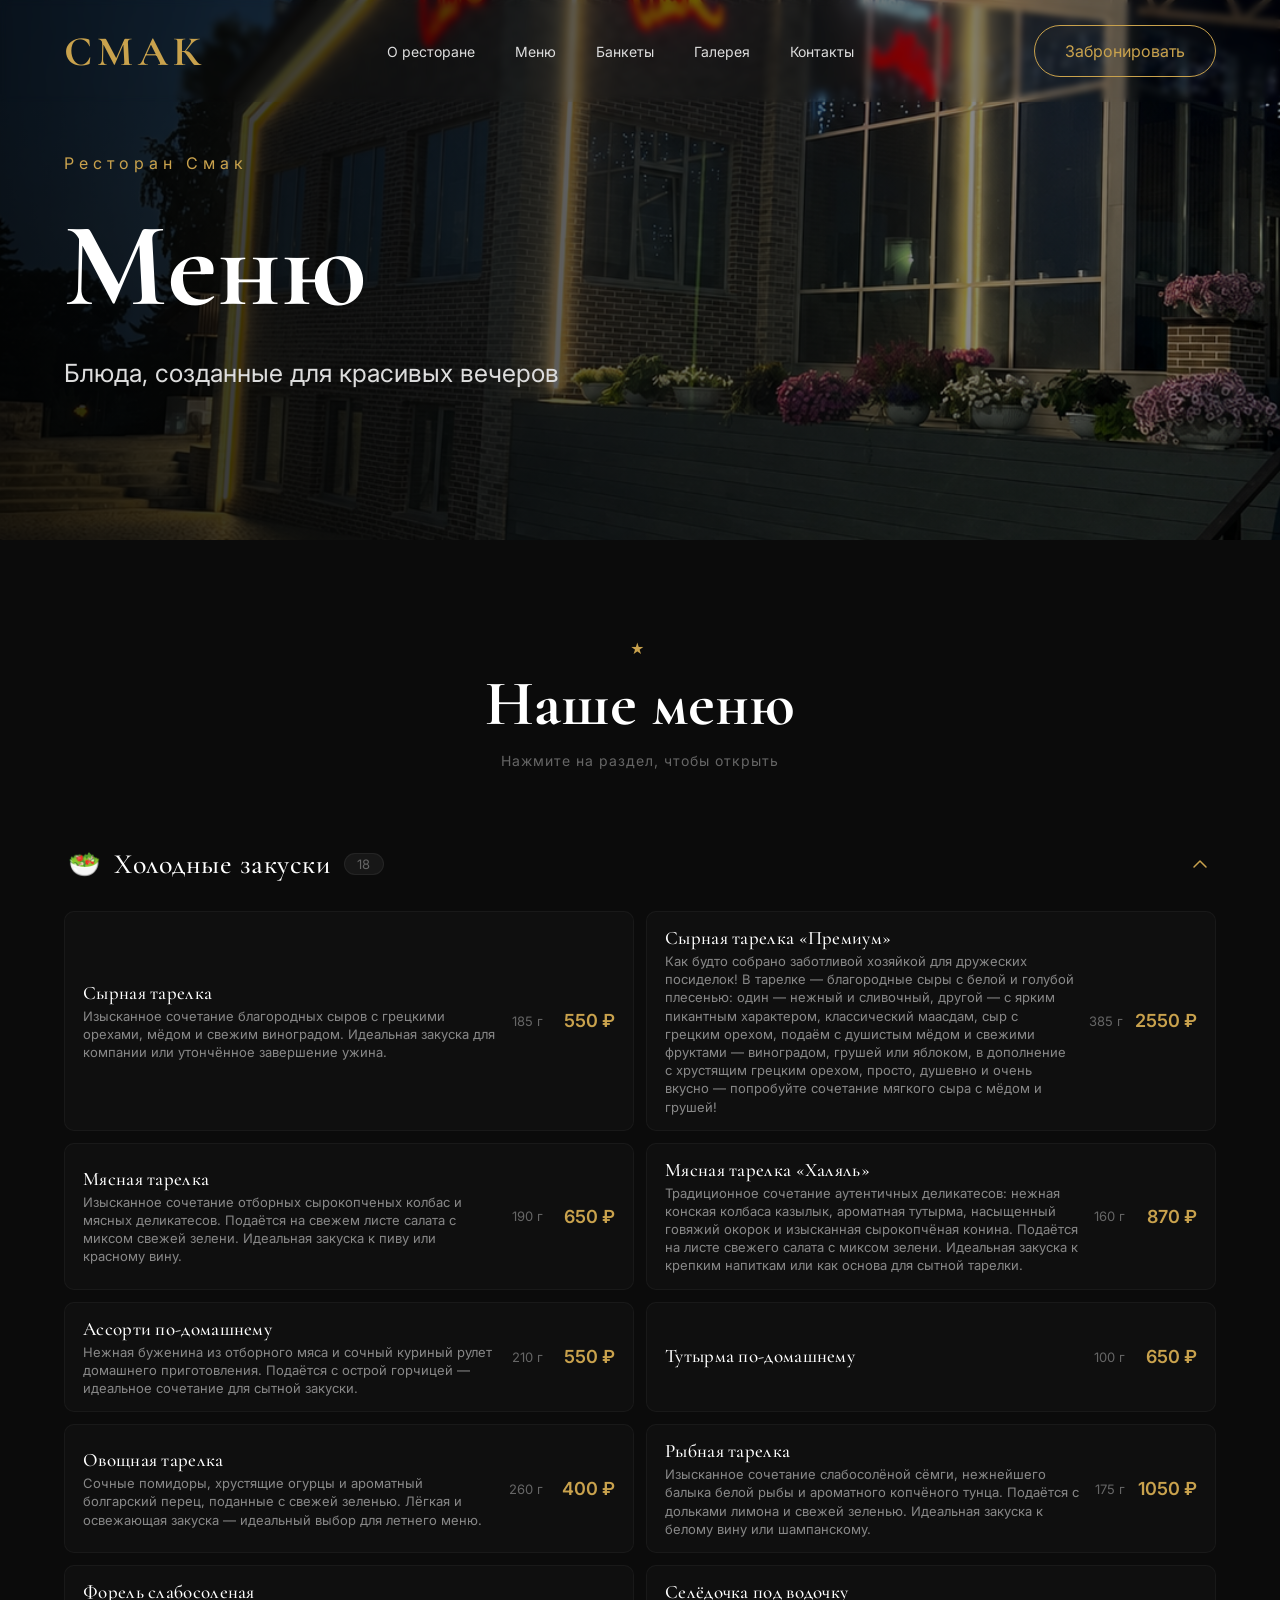
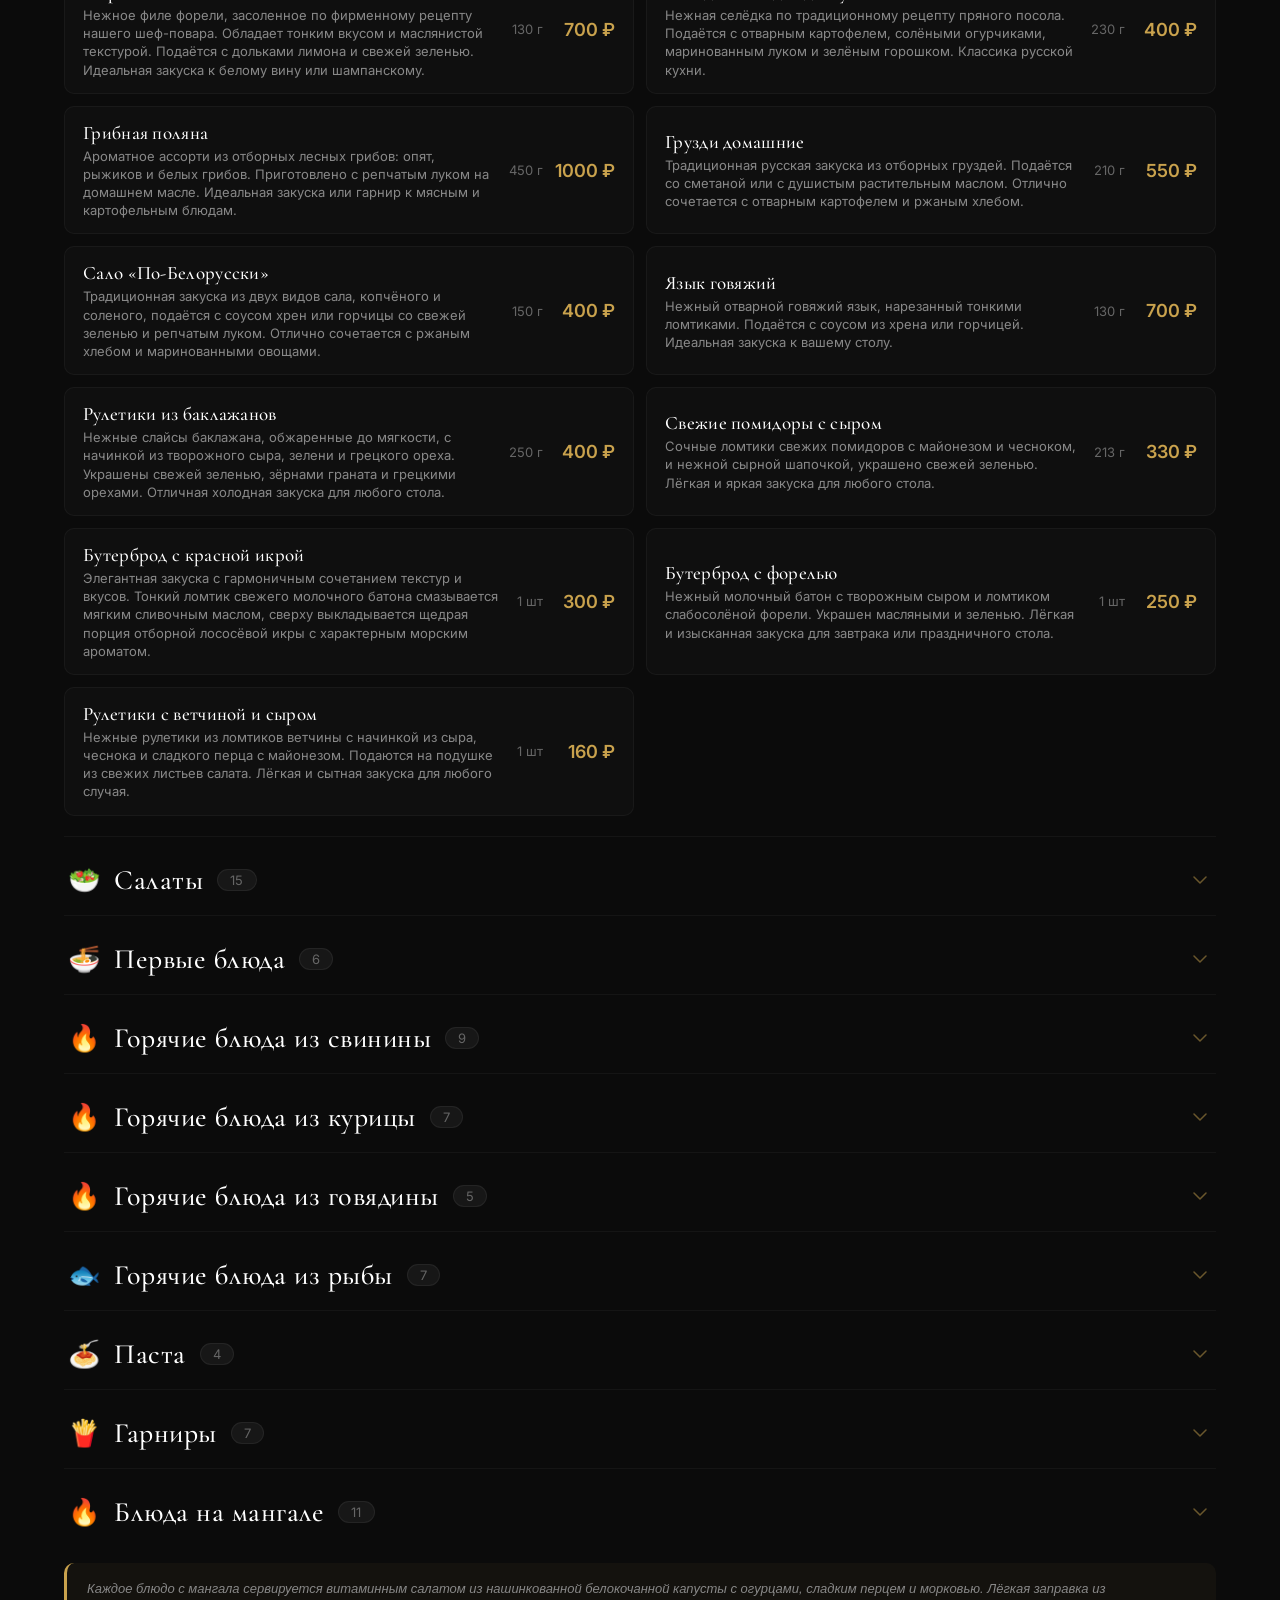
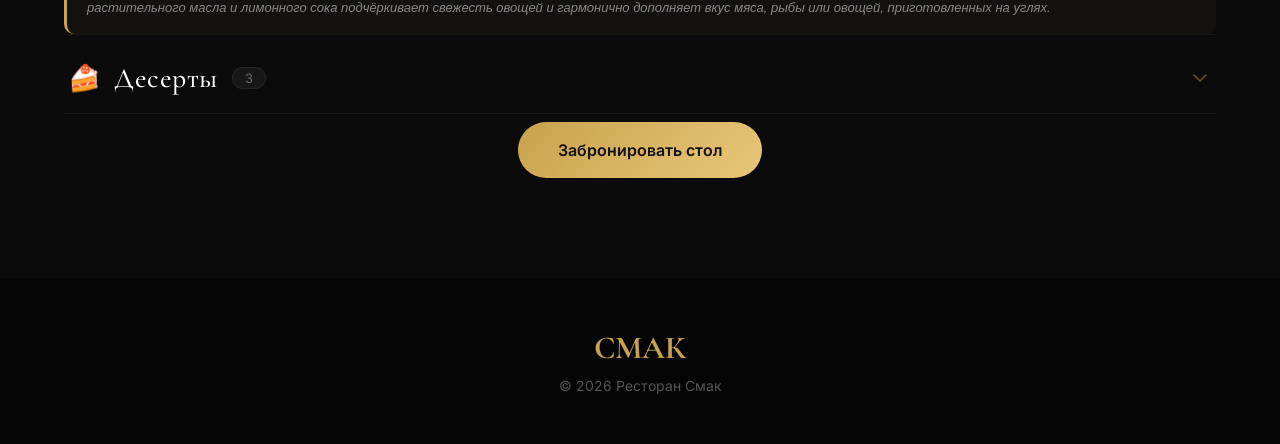
==== commit c9dbb405: "Update menu.html" ====
--- a/menu.html
+++ b/menu.html
@@ -93,7 +93,7 @@
                 </div>
                 <div class="menu-item">
                     <div class="menu-item-info">
-                        <h4>Мясная тарелка «Халль»</h4>
+                        <h4>Мясная тарелка «Халяль»</h4>
                         <p>Традиционное сочетание аутентичных деликатесов: нежная конская колбаса казылык, ароматная тутырма, насыщенный говяжий окорок и изысканная сырокопчёная конина. Подаётся на листе свежего салата с миксом зелени. Идеальная закуска к крепким напиткам или как основа для сытной тарелки.</p>
                     </div>
                     <div class="menu-item-meta">
@@ -163,7 +163,7 @@
                 </div>
                 <div class="menu-item">
                     <div class="menu-item-info">
-                        <h4>Грибная полянка</h4>
+                        <h4>Грибная поляна</h4>
                         <p>Ароматное ассорти из отборных лесных грибов: опят, рыжиков и белых грибов. Приготовлено с репчатым луком на домашнем масле. Идеальная закуска или гарнир к мясным и картофельным блюдам.</p>
                     </div>
                     <div class="menu-item-meta">
@@ -494,7 +494,7 @@
                     </div>
                     <div class="menu-item-meta">
                         <span class="weight">1/0,5 г</span>
-                        <span class="price">250 ₽</span>
+                        <span class="price">330 ₽</span>
                     </div>
                 </div>
                 <div class="menu-item">
@@ -538,7 +538,7 @@
                 <div class="menu-item">
                     <div class="menu-item-info">
                         <h4>Мясо по-купечески</h4>
-                        <p>Сочная отбивная из свиной вырезки и нежнейший говяжий язык, запечённые под золотистой корочкой из расплавленного сыра. Ввырезка свиная отбивная, язык говяжий, лук пассированный, шампиньоны жареные, сыр, майонез.</p>
+                        <p>Сочная отбивная из свиной вырезки и нежнейший говяжий язык, запечённые под золотистой корочкой из расплавленного сыра. Вырезка свиная отбивная, язык говяжий, лук пассированный, шампиньоны жареные, сыр, майонез.</p>
                     </div>
                     <div class="menu-item-meta">
                         <span class="weight">300 г</span>
@@ -598,7 +598,7 @@
                 <div class="menu-item">
                     <div class="menu-item-info">
                         <h4>Бризоли с фаршем, с соленым огурцом и сыром</h4>
-                        <p>Бризоли с мясным фаршем, сыром, солёным огурцом и чесноком. Нежные яичные блинчики с сочной начинкой из ароматного фарша, дополненного пикантными кусочками солёного огурца, расплавленным сыром и тонким оттенком чеснока. Запекается до золотистой корочки. Подаётся горячим,мукрашенным свежей зеленью.</p>
+                        <p>Бризоли с мясным фаршем, сыром, солёным огурцом и чесноком. Нежные яичные блинчики с сочной начинкой из ароматного фарша, дополненного пикантными кусочками солёного огурца, расплавленным сыром и тонким оттенком чеснока. Запекается до золотистой корочки. Подаётся горячим, украшенным свежей зеленью.</p>
                     </div>
                     <div class="menu-item-meta">
                         <span class="weight">1/300 г</span>
@@ -626,7 +626,7 @@
                 <div class="menu-item">
                     <div class="menu-item-info">
                         <h4>Калифорния</h4>
-                        <p>Нежная отбивная из куриной грудки, запечена с сочными помидорами и ароматными шампиньонами под золотистой сырной корочкой. Куриное филеЮ шампьоны, лук пассированный, сыр, майонез.</p>
+                        <p>Нежная отбивная из куриной грудки, запечена с сочными помидорами и ароматными шампиньонами под золотистой сырной корочкой. Куриное филе, шампьоны, лук пассированный, сыр, майонез.</p>
                     </div>
                     <div class="menu-item-meta">
                         <span class="weight">260 г</span>
@@ -686,7 +686,7 @@
                 <div class="menu-item">
                     <div class="menu-item-info">
                         <h4>Курица по-французски</h4>
-                        <p>Филе куриного бедра, фаршированное риском с овощами. Нежное филе куриного бедра начинается ароматным рисом с пассированными овощами, сливочным маслом и чесноком. Блюдо запекается до идеальнонй нежности и подаётся со свежими овощами — огурцами, помидорами и зеленью.</p>
+                        <p>Филе куриного бедра, фаршированное рисом с овощами. Нежное филе куриного бедра начиняется ароматным рисом с пассированными овощами, сливочным маслом и чесноком. Блюдо запекается до идеальнонй нежности и подаётся со свежими овощами — огурцами, помидорами и зеленью.</p>
                     </div>
                     <div class="menu-item-meta">
                         <span class="weight">1 шт</span>
@@ -714,7 +714,7 @@
                 <div class="menu-item">
                     <div class="menu-item-info">
                         <h4>Язык по-кавказски</h4>
-                        <p>Сочный отварной язык, ароматные грибочки и хрустящие грецкие орешки с нежном сметанном соусом — блюдо, достойнок праздничного стола. Всё готовится с любовью и заботой, чтобы вы наслождались каждым кусочком, язык говяжий, шампиньоны, грецкий орех, соус ореховый, сметана.</p>
+                        <p>Сочный отварной язык, ароматные грибочки и хрустящие грецкие орешки с нежном сметанном соусом — блюдо, достойное праздничного стола. Всё готовится с любовью и заботой, чтобы вы наслождались каждым кусочком, язык говяжий, шампиньоны, грецкий орех, соус ореховый, сметана.</p>
                     </div>
                     <div class="menu-item-meta">
                         <span class="weight">340 г</span>
@@ -812,7 +812,7 @@
                 <div class="menu-item">
                     <div class="menu-item-info">
                         <h4>Филе пангасиуса</h4>
-                        <p>Нежное рыбное филе, пропитанное ароматом белого вина, под румяной сырной шубкой — просто и по-домашнему, но очень вкусно! Мы готовим это блюдо с забоотой, чтобы вы наслождались его сочностью и деликатным вкусом.</p>
+                        <p>Нежное рыбное филе, пропитанное ароматом белого вина, под румяной сырной шубкой — просто и по-домашнему, но очень вкусно! Мы готовим это блюдо с заботой, чтобы вы наслождались его сочностью и деликатным вкусом.</p>
                     </div>
                     <div class="menu-item-meta">
                         <span class="weight">420 г</span>
@@ -842,7 +842,7 @@
                 <div class="menu-item">
                     <div class="menu-item-info">
                         <h4>Горбуша под сыром с ананасами</h4>
-                        <p>Нежное филе горбуши — настоящее гастрономическое удовольствие! Мы дополнили его экзотической ноткой — сладкими кусочками консервированного ананаса. Сверху — щедрый слой расплавленного сыра и лёгкая майонезная заправка. Блюдо декорировано свежей зеленью — укропом и петрушкой. Подаётся горячим, прямо из доховки, чтобы вы смогли оценить сочность рыбы и карамельную сладость ананаса.</p>
+                        <p>Нежное филе горбуши — настоящее гастрономическое удовольствие! Мы дополнили его экзотической ноткой — сладкими кусочками консервированного ананаса. Сверху — щедрый слой расплавленного сыра и лёгкая майонезная заправка. Блюдо декорировано свежей зеленью — укропом и петрушкой. Подаётся горячим, прямо из духовки, чтобы вы смогли оценить сочность рыбы и карамельную сладость ананаса.</p>
                     </div>
                     <div class="menu-item-meta">
                         <span class="weight">400 г</span>
@@ -978,7 +978,7 @@
                 <div class="menu-item">
                     <div class="menu-item-info">
                         <h4>Картофель по-домашнему</h4>
-                        <p>Запечённый в духовке местный картофель со специями — золотистый снаружи и нежный внутри. Идеальный гарнир к мясным и рыбным блюдам или сомастоятельная закуска. Подаётся горячим, украшенным свежей зеленью.</p>
+                        <p>Запечённый в духовке местный картофель со специями — золотистый снаружи и нежный внутри. Идеальный гарнир к мясным и рыбным блюдам или сомостоятельная закуска. Подаётся горячим, украшенным свежей зеленью.</p>
                     </div>
                     <div class="menu-item-meta">
                         <span class="weight">150 г</span>
@@ -1146,7 +1146,7 @@
             <div class="menu-items">
                 <div class="menu-item">
                     <div class="menu-item-info">
-                        <h4>Блинчики «Креп Созетт»</h4>
+                        <h4>Блинчики «Креп Сюзетт»</h4>
                         <p>Изысканный французский десерт: тонкие ванильные блинчики, пропитанные густым апельсиновым соусом с карамельным оттенком вкуса. Соус готовится из свежевыжатого апельсинового сока, цедры лимона, сливочного масла, тростникового сахара и апельсинового ликёра. Завершающий штрих — шарик ванильного мороженого, создающий восхитительный контраст температур.</p>
                     </div>
                     <div class="menu-item-meta">
--- a/style.css
+++ b/style.css
@@ -36,7 +36,7 @@
 }
 
 .section {
-    padding: 120px 0;
+    padding: 100px 0;
 }
 
 /* =========================
@@ -46,6 +46,7 @@
 :root {
     --gold: #c9a24d;
     --gold-light: #e8c778;
+    --gold-dark: #a8873a;
     --black: #090909;
     --gray: #161616;
     --text: #d5d5d5;
@@ -176,7 +177,13 @@
     padding: 10px 0;
 }
 
-@media (max-width: 900px) {
+@media (max-width: 992px) {
+    .nav {
+        gap: 25px;
+    }
+}
+
+@media (max-width: 768px) {
     .nav {
         display: none;
     }
@@ -187,6 +194,25 @@
 
     .nav-button {
         display: none;
+    }
+}
+
+@media (max-width: 480px) {
+    .header {
+        padding: 18px 0;
+    }
+
+    .header.active {
+        padding: 12px 0;
+    }
+
+    .logo {
+        font-size: 30px;
+        letter-spacing: 3px;
+    }
+
+    .mobile-menu {
+        font-size: 28px;
     }
 }
 
@@ -239,6 +265,33 @@
     margin: 0 auto;
 }
 
+@media (max-width: 480px) {
+    .button {
+        padding: 14px 28px;
+        font-size: 14px;
+        width: 100%;
+        justify-content: center;
+    }
+
+    .button-outline {
+        padding: 14px 28px;
+        font-size: 14px;
+        width: 100%;
+        justify-content: center;
+    }
+
+    .hero-buttons {
+        flex-direction: column;
+        width: 100%;
+    }
+
+    .hero-buttons .button,
+    .hero-buttons .button-outline {
+        width: 100%;
+        text-align: center;
+    }
+}
+
 /* =========================
 HERO
 ========================= */
@@ -254,7 +307,7 @@
 .hero-bg {
     position: absolute;
     inset: 0;
-    background: linear-gradient(90deg, rgba(0, 0, 0, 0.85), rgba(0, 0, 0, 0.35)), url("2.jpg");
+    background: linear-gradient(90deg, rgba(0, 0, 0, 0.85), rgba(0, 0, 0, 0.35)), url("hol11.jpg");
     background-size: cover;
     background-position: center;
 }
@@ -309,20 +362,151 @@
     font-size: 28px;
 }
 
+@media (max-width: 992px) {
+    .hero {
+        min-height: 700px;
+    }
+
+    .hero h1 {
+        font-size: 110px;
+    }
+
+    .hero h2 {
+        font-size: 34px;
+    }
+}
+
+@media (max-width: 768px) {
+    .hero {
+        min-height: 600px;
+        height: auto;
+        padding: 120px 0 80px;
+    }
+
+    .hero h1 {
+        font-size: 80px;
+    }
+
+    .hero h2 {
+        font-size: 28px;
+        margin: 20px 0;
+    }
+
+    .hero-info {
+        gap: 25px;
+        margin-top: 40px;
+    }
+
+    .hero-info i {
+        font-size: 22px;
+    }
+
+    .hero-small {
+        font-size: 12px;
+        letter-spacing: 3px;
+        margin-bottom: 20px;
+    }
+}
+
+@media (max-width: 480px) {
+    .hero {
+        min-height: 500px;
+        padding: 100px 0 60px;
+    }
+
+    .hero h1 {
+        font-size: 52px;
+    }
+
+    .hero h2 {
+        font-size: 20px;
+        margin: 15px 0;
+    }
+
+    .hero-small {
+        font-size: 10px;
+        letter-spacing: 2px;
+        margin-bottom: 15px;
+    }
+
+    .hero-info {
+        gap: 15px;
+        margin-top: 30px;
+        flex-direction: column;
+    }
+
+    .hero-info div {
+        font-size: 14px;
+    }
+
+    .hero-info i {
+        font-size: 18px;
+        min-width: 24px;
+    }
+}
+
 /* =========================
 TITLES
 ========================= */
+
+.section-title {
+    text-align: center;
+    margin-bottom: 60px;
+}
 
 .section-title span {
     color: var(--gold);
     letter-spacing: 5px;
     font-size: 14px;
+    display: block;
+    margin-bottom: 8px;
 }
 
 .section-title h2 {
-    margin-top: 20px;
     font-family: 'Cormorant Garamond', serif;
-    font-size: 70px;
+    font-size: 64px;
+    color: #fff;
+}
+
+.section-title .section-subtitle {
+    color: #666;
+    font-size: 14px;
+    margin-top: 10px;
+    letter-spacing: 1px;
+}
+
+@media (max-width: 768px) {
+    .section-title {
+        margin-bottom: 40px;
+    }
+
+    .section-title h2 {
+        font-size: 42px;
+    }
+
+    .section-title span {
+        font-size: 12px;
+        letter-spacing: 3px;
+    }
+}
+
+@media (max-width: 480px) {
+    .section-title {
+        margin-bottom: 30px;
+    }
+
+    .section-title h2 {
+        font-size: 30px;
+    }
+
+    .section-title span {
+        font-size: 10px;
+        letter-spacing: 2px;
+    }
+
+    .section-title .section-subtitle {
+        font-size: 12px;
+    }
 }
 
 /* =========================
@@ -368,6 +552,75 @@
 
 .about-items i {
     color: var(--gold);
+}
+
+@media (max-width: 992px) {
+    .about-grid {
+        gap: 50px;
+    }
+
+    .about-text h3 {
+        font-size: 40px;
+    }
+
+    .about-image img {
+        height: 450px;
+    }
+}
+
+@media (max-width: 768px) {
+    .about-grid {
+        grid-template-columns: 1fr;
+        gap: 40px;
+        margin-top: 40px;
+    }
+
+    .about-text h3 {
+        font-size: 34px;
+    }
+
+    .about-image img {
+        height: 350px;
+    }
+
+    .about-items {
+        margin-top: 25px;
+        gap: 15px;
+    }
+}
+
+@media (max-width: 480px) {
+    .about-grid {
+        gap: 30px;
+        margin-top: 30px;
+    }
+
+    .about-text h3 {
+        font-size: 28px;
+        margin-bottom: 20px;
+    }
+
+    .about-text p {
+        font-size: 14px;
+        line-height: 1.6;
+    }
+
+    .about-image img {
+        height: 220px;
+    }
+
+    .about-items {
+        gap: 12px;
+    }
+
+    .about-items div {
+        font-size: 14px;
+        gap: 10px;
+    }
+
+    .about-items i {
+        font-size: 18px;
+    }
 }
 
 /* =========================
@@ -413,8 +666,51 @@
     color: #999;
 }
 
-/* =========================
-ПОПУЛЯРНОЕ МЕНЮ (на главной)
+@media (max-width: 992px) {
+    .features-grid {
+        grid-template-columns: repeat(2, 1fr);
+        gap: 20px;
+    }
+
+    .feature-card {
+        padding: 30px;
+    }
+
+    .feature-card i {
+        font-size: 38px;
+    }
+}
+
+@media (max-width: 480px) {
+    .features-grid {
+        grid-template-columns: 1fr;
+        gap: 15px;
+    }
+
+    .feature-card {
+        padding: 25px;
+    }
+
+    .feature-card i {
+        font-size: 32px;
+    }
+
+    .feature-card h3 {
+        font-size: 18px;
+        margin: 15px 0 10px;
+    }
+
+    .feature-card p {
+        font-size: 13px;
+    }
+
+    .features {
+        padding: 60px 0;
+    }
+}
+
+/* =========================
+ПОПУЛЯРНОЕ МЕНЮ
 ========================= */
 
 .popular-grid {
@@ -427,9 +723,14 @@
 .popular-grid .dish {
     background: #111;
     border-radius: 16px;
-    overflow: hidden;
+    padding: 40px 30px;
+    text-align: center;
     transition: 0.4s;
     border: 1px solid rgba(255, 255, 255, 0.05);
+    min-height: 150px;
+    display: flex;
+    flex-direction: column;
+    justify-content: center;
 }
 
 .popular-grid .dish:hover {
@@ -437,26 +738,77 @@
     border-color: var(--gold);
 }
 
-.popular-grid .dish img {
-    height: 250px;
-    object-fit: cover;
-    transition: 0.5s;
-}
-
-.popular-grid .dish:hover img {
-    transform: scale(1.05);
-}
-
 .popular-grid .dish h3 {
-    padding: 20px 25px 5px;
     font-family: 'Cormorant Garamond', serif;
     font-size: 28px;
+    margin-bottom: 8px;
 }
 
 .popular-grid .dish p {
-    padding: 0 25px 25px;
     color: #999;
     font-size: 14px;
+}
+
+@media (max-width: 992px) {
+    .popular-grid {
+        gap: 20px;
+    }
+
+    .popular-grid .dish {
+        padding: 30px 20px;
+        min-height: 130px;
+    }
+
+    .popular-grid .dish h3 {
+        font-size: 24px;
+    }
+}
+
+@media (max-width: 768px) {
+    .popular-grid {
+        grid-template-columns: 1fr 1fr;
+        gap: 15px;
+        margin-top: 30px;
+    }
+
+    .popular-grid .dish {
+        padding: 25px 20px;
+        min-height: 110px;
+    }
+
+    .popular-grid .dish h3 {
+        font-size: 20px;
+    }
+
+    .popular-grid .dish p {
+        font-size: 13px;
+    }
+}
+
+@media (max-width: 480px) {
+    .popular-grid {
+        grid-template-columns: 1fr;
+        gap: 12px;
+        margin-top: 20px;
+    }
+
+    .popular-grid .dish {
+        padding: 20px 16px;
+        min-height: 90px;
+    }
+
+    .popular-grid .dish h3 {
+        font-size: 18px;
+        margin-bottom: 4px;
+    }
+
+    .popular-grid .dish p {
+        font-size: 12px;
+    }
+
+    .menu-button-wrapper {
+        margin-top: 30px;
+    }
 }
 
 /* =========================
@@ -487,6 +839,37 @@
     margin-top: 20px;
 }
 
+@media (max-width: 768px) {
+    .banquet {
+        padding: 100px 0;
+    }
+
+    .banquet h2 {
+        font-size: 50px;
+    }
+
+    .banquet p {
+        font-size: 16px;
+        margin: 20px auto;
+        padding: 0 20px;
+    }
+}
+
+@media (max-width: 480px) {
+    .banquet {
+        padding: 70px 0;
+    }
+
+    .banquet h2 {
+        font-size: 34px;
+    }
+
+    .banquet p {
+        font-size: 14px;
+        margin: 15px auto;
+    }
+}
+
 /* =========================
 GALLERY
 ========================= */
@@ -507,6 +890,29 @@
 
 .gallery-grid img:hover {
     transform: scale(1.05);
+}
+
+@media (max-width: 992px) {
+    .gallery-grid {
+        grid-template-columns: repeat(2, 1fr);
+        gap: 15px;
+    }
+
+    .gallery-grid img {
+        height: 250px;
+    }
+}
+
+@media (max-width: 480px) {
+    .gallery-grid {
+        grid-template-columns: 1fr;
+        gap: 12px;
+        margin-top: 30px;
+    }
+
+    .gallery-grid img {
+        height: 200px;
+    }
 }
 
 /* =========================
@@ -557,11 +963,6 @@
     color: #fff;
 }
 
-.booking input[type="date"]:focus {
-    border-color: var(--gold);
-    outline: none;
-}
-
 .booking input:focus,
 .booking select:focus,
 .booking textarea:focus {
@@ -583,8 +984,60 @@
     width: 100%;
 }
 
-/* =========================
-CONTACTS FULL (на главной)
+@media (max-width: 992px) {
+    .booking-box {
+        padding: 50px 40px;
+    }
+
+    .booking-box h2 {
+        font-size: 40px;
+    }
+}
+
+@media (max-width: 768px) {
+    .booking-box {
+        padding: 35px 25px;
+    }
+
+    .booking-box h2 {
+        font-size: 32px;
+    }
+
+    .booking form {
+        gap: 15px;
+        margin-top: 25px;
+    }
+
+    .booking input,
+    .booking select {
+        padding: 16px;
+        font-size: 14px;
+    }
+}
+
+@media (max-width: 480px) {
+    .booking-box {
+        padding: 25px 16px;
+    }
+
+    .booking-box h2 {
+        font-size: 24px;
+    }
+
+    .booking form {
+        gap: 12px;
+        margin-top: 20px;
+    }
+
+    .booking input,
+    .booking select {
+        padding: 14px;
+        font-size: 13px;
+    }
+}
+
+/* =========================
+CONTACTS FULL
 ========================= */
 
 .contacts-full {
@@ -675,6 +1128,101 @@
     border: 0;
 }
 
+@media (max-width: 992px) {
+    .contact-grid-full {
+        gap: 50px;
+    }
+
+    .contact-info-full h3 {
+        font-size: 40px;
+        margin-bottom: 35px;
+    }
+
+    .contact-item-full {
+        gap: 20px;
+        margin-bottom: 25px;
+    }
+
+    .contact-item-full i {
+        font-size: 34px;
+        min-width: 40px;
+    }
+}
+
+@media (max-width: 768px) {
+    .contact-grid-full {
+        grid-template-columns: 1fr;
+        gap: 40px;
+        margin-top: 40px;
+    }
+
+    .contact-info-full h3 {
+        font-size: 34px;
+        margin-bottom: 30px;
+    }
+
+    .map-box-full {
+        height: 350px;
+    }
+
+    .social-buttons-full {
+        gap: 15px;
+    }
+
+    .social-full {
+        width: 100%;
+        justify-content: center;
+    }
+}
+
+@media (max-width: 480px) {
+    .contact-grid-full {
+        gap: 30px;
+        margin-top: 30px;
+    }
+
+    .contact-info-full h3 {
+        font-size: 26px;
+        margin-bottom: 20px;
+    }
+
+    .contact-item-full {
+        gap: 14px;
+        margin-bottom: 18px;
+    }
+
+    .contact-item-full i {
+        font-size: 26px;
+        min-width: 32px;
+    }
+
+    .contact-item-full h4 {
+        font-size: 16px;
+    }
+
+    .contact-item-full p {
+        font-size: 14px;
+    }
+
+    .contact-item-full a {
+        font-size: 14px;
+    }
+
+    .map-box-full {
+        height: 220px;
+    }
+
+    .social-full {
+        padding: 12px 20px;
+        font-size: 14px;
+        gap: 8px;
+    }
+
+    .social-full i {
+        font-size: 18px;
+    }
+}
+
 /* =========================
 FOOTER
 ========================= */
@@ -695,6 +1243,20 @@
 footer p {
     color: #555;
     font-size: 14px;
+}
+
+@media (max-width: 480px) {
+    footer {
+        padding: 35px 0;
+    }
+
+    footer h3 {
+        font-size: 26px;
+    }
+
+    footer p {
+        font-size: 12px;
+    }
 }
 
 /* =========================
@@ -713,313 +1275,18 @@
     transform: translate(-50%, -50%);
 }
 
-@media (max-width: 900px) {
+@media (max-width: 768px) {
     .cursor {
         display: none;
     }
 }
 
 /* =========================
-MOBILE
-========================= */
-
-@media (max-width: 900px) {
-    .hero h1 {
-        font-size: 90px;
-    }
-
-    .hero h2 {
-        font-size: 28px;
-    }
-
-    .hero-info {
-        flex-direction: column;
-        gap: 20px;
-        margin-top: 40px;
-    }
-
-    .about-grid,
-    .features-grid {
-        grid-template-columns: 1fr;
-    }
-
-    .popular-grid {
-        grid-template-columns: 1fr 1fr;
-    }
-
-    .section-title h2 {
-        font-size: 50px;
-    }
-
-    .gallery-grid {
-        grid-template-columns: 1fr 1fr;
-    }
-
-    .about-image img {
-        height: 350px;
-    }
-
-    .booking-box {
-        padding: 30px 20px;
-    }
-
-    .booking-box h2 {
-        font-size: 35px;
-    }
-
-    .hero-buttons {
-        flex-direction: column;
-        align-items: flex-start;
-    }
-
-    .banquet h2 {
-        font-size: 50px;
-    }
-
-    .contact-grid-full {
-        grid-template-columns: 1fr;
-        gap: 40px;
-    }
-
-    .contact-info-full h3 {
-        font-size: 36px;
-        margin-bottom: 30px;
-    }
-
-    .map-box-full {
-        height: 350px;
-    }
-
-    .contact-item-full i {
-        font-size: 32px;
-        min-width: 40px;
-    }
-
-    .social-buttons-full {
-        flex-direction: column;
-        align-items: flex-start;
-    }
-
-    .social-full {
-        width: 100%;
-        justify-content: center;
-    }
-}
-
-@media (max-width: 600px) {
-    .popular-grid {
-        grid-template-columns: 1fr;
-    }
-
-    .popular-grid .dish img {
-        height: 200px;
-    }
-
-    .full-menu .menu-item {
-        flex-direction: column;
-        align-items: flex-start;
-        padding: 20px;
-    }
-
-    .full-menu .menu-item img {
-        width: 100%;
-        height: 200px;
-    }
-
-    .full-menu .menu-item strong {
-        align-self: flex-start;
-    }
-
-    .full-menu .menu-category h3 {
-        font-size: 32px;
-    }
-
-    .page-hero h1 {
-        font-size: 70px;
-    }
-}
-
-@media (max-width: 500px) {
-    .hero h1 {
-        font-size: 60px;
-    }
-
-    .hero h2 {
-        font-size: 22px;
-    }
-
-    .hero-small {
-        font-size: 12px;
-    }
-
-    .section-title h2 {
-        font-size: 36px;
-    }
-
-    .gallery-grid {
-        grid-template-columns: 1fr;
-    }
-
-    .about-text h3 {
-        font-size: 32px;
-    }
-
-    .about-image img {
-        height: 250px;
-    }
-
-    .feature-card {
-        padding: 25px;
-    }
-
-    .feature-card i {
-        font-size: 35px;
-    }
-
-    .banquet h2 {
-        font-size: 36px;
-    }
-
-    .banquet {
-        padding: 80px 0;
-    }
-
-    .booking-box {
-        padding: 20px 15px;
-    }
-
-    .booking-box h2 {
-        font-size: 28px;
-    }
-
-    .contact-info-full h3 {
-        font-size: 28px;
-    }
-
-    .contact-item-full {
-        gap: 15px;
-    }
-
-    .contact-item-full i {
-        font-size: 28px;
-        min-width: 35px;
-    }
-
-    .contact-item-full p {
-        font-size: 15px;
-    }
-
-    .map-box-full {
-        height: 250px;
-    }
-}
-
-/* =========================
-MENU PAGE
+PAGE HERO
 ========================= */
 
 .page-hero {
     height: 60vh;
-    display: flex;
-    align-items: center;
-    background:
-        linear-gradient(
-            rgba(0, 0, 0, .65),
-            rgba(0, 0, 0, .8)
-        ),
-        url("hol11.jpg");
-    background-size: cover;
-    background-position: center;
-}
-
-.page-hero span {
-    color: var(--gold);
-    letter-spacing: 5px;
-}
-
-.page-hero h1 {
-    font-family: 'Cormorant Garamond';
-    font-size: 120px;
-    margin: 20px 0;
-}
-
-.page-hero p {
-    font-size: 25px;
-    color: #ddd;
-}
-
-/* =========================
-FULL MENU (на странице menu.html)
-========================= */
-
-.full-menu .menu-category {
-    margin-bottom: 70px;
-}
-
-.full-menu .menu-category h3 {
-    font-family: 'Cormorant Garamond', serif;
-    font-size: 45px;
-    color: var(--gold);
-    margin-bottom: 30px;
-    border-bottom: 1px solid rgba(255, 255, 255, 0.05);
-    padding-bottom: 15px;
-}
-
-.full-menu .menu-items {
-    display: grid;
-    gap: 15px;
-}
-
-.full-menu .menu-item {
-    display: flex;
-    align-items: center;
-    gap: 25px;
-    background: #111;
-    padding: 15px 25px;
-    border: 1px solid rgba(255, 255, 255, 0.05);
-    border-radius: 12px;
-    transition: 0.3s;
-}
-
-.full-menu .menu-item:hover {
-    border-color: var(--gold);
-    transform: translateX(10px);
-}
-
-.full-menu .menu-item img {
-    width: 100px;
-    height: 80px;
-    object-fit: cover;
-    border-radius: 8px;
-}
-
-.full-menu .menu-item div {
-    flex: 1;
-}
-
-.full-menu .menu-item h4 {
-    font-family: 'Cormorant Garamond', serif;
-    font-size: 24px;
-}
-
-.full-menu .menu-item p {
-    color: #999;
-    font-size: 14px;
-    margin-top: 3px;
-}
-
-.full-menu .menu-item strong {
-    font-size: 20px;
-    color: var(--gold);
-    white-space: nowrap;
-}
-
-/* =========================
-BANQUETS PAGE
-========================= */
-
-.banquet-hero {
-    height: 90vh;
     display: flex;
     align-items: center;
     background: linear-gradient(90deg, rgba(0, 0, 0, 0.85), rgba(0, 0, 0, 0.35)), url("hol11.jpg");
@@ -1027,581 +1294,421 @@
     background-position: center;
 }
 
-.banquet-hero span {
+.page-hero span {
     color: var(--gold);
     letter-spacing: 5px;
 }
 
-.banquet-hero h1 {
-    font-family: 'Cormorant Garamond';
-    font-size: 100px;
-    max-width: 900px;
-    margin: 30px 0;
-}
-
-.banquet-hero p {
+.page-hero h1 {
+    font-family: 'Cormorant Garamond', serif;
+    font-size: 120px;
+    margin: 20px 0;
+}
+
+.page-hero p {
     font-size: 25px;
-    max-width: 600px;
     color: #ddd;
-    margin-bottom: 40px;
-}
-
-/* =========================
-EVENT GRID
-========================= */
-
-.event-grid {
-    display: grid;
-    grid-template-columns: repeat(4, 1fr);
-    gap: 30px;
-    margin-top: 70px;
-}
-
-.event-card {
-    background: #111;
-    padding: 40px;
-    border: 1px solid rgba(255, 255, 255, .08);
-    transition: .4s;
-    border-radius: 12px;
-    text-align: center;
-}
-
-.event-card:hover {
-    border-color: var(--gold);
-    transform: translateY(-10px);
-}
-
-.event-card i {
-    font-size: 50px;
+}
+
+@media (max-width: 992px) {
+    .page-hero {
+        height: 50vh;
+    }
+
+    .page-hero h1 {
+        font-size: 90px;
+    }
+
+    .page-hero p {
+        font-size: 20px;
+    }
+}
+
+@media (max-width: 768px) {
+    .page-hero {
+        height: 40vh;
+        min-height: 300px;
+    }
+
+    .page-hero h1 {
+        font-size: 60px;
+        margin: 10px 0;
+    }
+
+    .page-hero p {
+        font-size: 16px;
+    }
+
+    .page-hero span {
+        font-size: 12px;
+        letter-spacing: 3px;
+    }
+}
+
+@media (max-width: 480px) {
+    .page-hero {
+        height: 35vh;
+        min-height: 250px;
+    }
+
+    .page-hero h1 {
+        font-size: 40px;
+        margin: 8px 0;
+    }
+
+    .page-hero p {
+        font-size: 14px;
+    }
+
+    .page-hero span {
+        font-size: 10px;
+        letter-spacing: 2px;
+    }
+}
+
+/* =========================
+FULL MENU (АККОРДЕОН)
+========================= */
+
+.menu-category {
+    margin-bottom: 8px;
+    border-bottom: 1px solid rgba(255, 255, 255, 0.04);
+}
+
+.menu-category-header {
+    display: flex;
+    align-items: center;
+    justify-content: space-between;
+    padding: 18px 4px;
+    cursor: pointer;
+    user-select: none;
+    transition: all 0.3s ease;
+    border-radius: 10px;
+}
+
+.menu-category-header:hover {
+    background: rgba(201, 162, 77, 0.04);
+    padding-left: 12px;
+    padding-right: 12px;
+}
+
+.menu-category-title {
+    display: flex;
+    align-items: center;
+    gap: 14px;
+}
+
+.menu-category-icon {
+    font-size: 26px;
+    line-height: 1;
+}
+
+.menu-category-title h3 {
+    font-family: 'Cormorant Garamond', serif;
+    font-size: 28px;
+    color: #fff;
+    margin: 0;
+    transition: color 0.3s;
+    font-weight: 500;
+    letter-spacing: 0.5px;
+}
+
+.menu-category-header:hover .menu-category-title h3 {
+    color: var(--gold-light);
+}
+
+.menu-category-count {
+    font-size: 13px;
+    color: #666;
+    font-weight: 400;
+    font-family: 'Inter', sans-serif;
+    background: rgba(255, 255, 255, 0.05);
+    padding: 2px 12px;
+    border-radius: 20px;
+    border: 1px solid rgba(255, 255, 255, 0.06);
+    letter-spacing: 0.3px;
+}
+
+.menu-category-arrow {
+    font-size: 20px;
     color: var(--gold);
-}
-
-.event-card h3 {
-    font-family: 'Cormorant Garamond';
-    font-size: 40px;
-    margin: 25px 0;
-}
-
-.event-card p {
-    color: #999;
-    line-height: 1.6;
-}
-
-/* =========================
-HALLS
-========================= */
-
-.halls {
-    padding: 120px 0;
-    background: #111;
-}
-
-.hall-grid {
+    transition: transform 0.4s cubic-bezier(0.25, 0.46, 0.45, 0.94);
+    flex-shrink: 0;
+    opacity: 0.5;
+    display: flex;
+    align-items: center;
+}
+
+.menu-category.active .menu-category-arrow {
+    transform: rotate(180deg);
+    opacity: 1;
+}
+
+.menu-category .menu-items {
     display: grid;
     grid-template-columns: 1fr 1fr;
-    gap: 80px;
-    align-items: center;
-}
-
-.hall-grid h2 {
-    font-family: 'Cormorant Garamond';
-    font-size: 70px;
-}
-
-.hall-grid p {
-    color: #aaa;
-    line-height: 1.8;
-    margin: 30px 0;
-}
-
-.hall-grid li {
-    list-style: none;
-    margin: 20px 0;
-    color: var(--gold);
-    font-size: 18px;
-}
-
-.hall-grid img {
-    height: 600px;
-    object-fit: cover;
-    border-radius: 12px;
-}
-
-/* =========================
-BANQUET GALLERY
-========================= */
-
-.banquet-gallery {
-    display: grid;
-    grid-template-columns: repeat(3, 1fr);
-    gap: 25px;
-    margin-top: 70px;
-}
-
-.banquet-gallery img {
-    height: 400px;
-    object-fit: cover;
-    border-radius: 12px;
-    transition: 0.4s;
-}
-
-.banquet-gallery img:hover {
-    transform: scale(1.03);
-}
-
-/* =========================
-OFFER
-========================= */
-
-.offer {
-    padding: 120px 0;
-    text-align: center;
-    background: #050505;
-}
-
-.offer h2 {
-    font-family: 'Cormorant Garamond';
-    font-size: 80px;
-    margin-bottom: 60px;
-}
-
-.offer-grid {
-    display: grid;
-    grid-template-columns: repeat(4, 1fr);
-    gap: 30px;
-}
-
-.offer-grid div {
-    padding: 35px;
-    background: #111;
-    font-size: 20px;
-    border-radius: 12px;
-    border: 1px solid rgba(255,255,255,0.05);
-    transition: 0.3s;
-}
-
-.offer-grid div:hover {
-    border-color: var(--gold);
-}
-
-.offer-grid i {
-    display: block;
-    font-size: 45px;
-    color: var(--gold);
-    margin-bottom: 20px;
-}
-
-/* =========================
-GALLERY PAGE
-========================= */
-
-.gallery-hero {
-    height: 70vh;
+    gap: 12px;
+    max-height: 0;
+    overflow: hidden;
+    transition: max-height 0.6s cubic-bezier(0.25, 0.46, 0.45, 0.94), opacity 0.5s ease, padding 0.4s ease;
+    opacity: 0;
+    padding: 0;
+}
+
+.menu-category.active .menu-items {
+    max-height: 8000px;
+    opacity: 1;
+    padding: 12px 0 20px 0;
+}
+
+@media (max-width: 992px) {
+    .menu-category .menu-items {
+        gap: 10px;
+    }
+}
+
+@media (max-width: 768px) {
+    .menu-category-title h3 {
+        font-size: 22px;
+    }
+
+    .menu-category-icon {
+        font-size: 22px;
+    }
+
+    .menu-category-count {
+        font-size: 11px;
+        padding: 1px 10px;
+    }
+
+    .menu-category-header {
+        padding: 14px 2px;
+    }
+
+    .menu-category .menu-items {
+        grid-template-columns: 1fr;
+        gap: 8px;
+    }
+
+    .menu-category.active .menu-items {
+        padding: 8px 0 16px 0;
+    }
+
+    .menu-category-arrow svg {
+        width: 20px;
+        height: 20px;
+    }
+}
+
+@media (max-width: 480px) {
+    .menu-category-title {
+        gap: 10px;
+    }
+
+    .menu-category-title h3 {
+        font-size: 17px;
+    }
+
+    .menu-category-icon {
+        font-size: 18px;
+    }
+
+    .menu-category-count {
+        font-size: 9px;
+        padding: 1px 8px;
+    }
+
+    .menu-category-header {
+        padding: 12px 0;
+        border-radius: 8px;
+    }
+
+    .menu-category-header:hover {
+        padding-left: 0;
+        padding-right: 0;
+        background: transparent;
+    }
+
+    .menu-category-arrow svg {
+        width: 18px;
+        height: 18px;
+    }
+}
+
+/* =========================
+КАРТОЧКИ БЛЮД
+========================= */
+
+.menu-item {
     display: flex;
     align-items: center;
-    background:
-        linear-gradient(
-            rgba(0, 0, 0, .6),
-            rgba(0, 0, 0, .8)
-        ),
-        url("assets/img/gallery-bg.jpg");
-    background-size: cover;
-    background-position: center;
-}
-
-.gallery-hero span {
-    color: var(--gold);
-    letter-spacing: 5px;
-}
-
-.gallery-hero h1 {
-    font-family: 'Cormorant Garamond';
-    font-size: 120px;
-    margin: 20px 0;
-}
-
-.gallery-hero p {
-    font-size: 25px;
-    color: #ddd;
-}
-
-/* =========================
-GALLERY FILTER
-========================= */
-
-.gallery-filter {
-    display: flex;
-    gap: 20px;
-    justify-content: center;
-    margin-bottom: 70px;
-    flex-wrap: wrap;
-}
-
-.gallery-filter button {
-    background: none;
-    border: 1px solid #444;
-    color: white;
-    padding: 15px 35px;
-    border-radius: 50px;
-    cursor: pointer;
-    transition: .3s;
-    font-family: 'Inter', sans-serif;
-    font-size: 14px;
-}
-
-.gallery-filter button:hover,
-.gallery-filter .active {
-    background: var(--gold);
-    color: black;
-    border-color: var(--gold);
-}
-
-/* =========================
-PREMIUM GALLERY
-========================= */
-
-.premium-gallery {
-    display: grid;
-    grid-template-columns: repeat(4, 1fr);
-    grid-auto-rows: 300px;
-    gap: 20px;
-}
-
-.gallery-card {
-    position: relative;
-    overflow: hidden;
-    cursor: pointer;
-    border-radius: 12px;
-}
-
-.gallery-card img {
-    height: 100%;
-    width: 100%;
-    object-fit: cover;
-    transition: .6s;
-}
-
-.gallery-card:hover img {
-    transform: scale(1.1);
-}
-
-.gallery-overlay {
-    position: absolute;
-    inset: 0;
-    background: rgba(0, 0, 0, .5);
+    justify-content: space-between;
+    background: rgba(255, 255, 255, 0.02);
+    padding: 14px 18px;
+    border-radius: 10px;
+    border: 1px solid rgba(255, 255, 255, 0.04);
+    transition: all 0.3s ease;
+    gap: 14px;
+}
+
+.menu-item:hover {
+    border-color: rgba(201, 162, 77, 0.2);
+    background: rgba(255, 255, 255, 0.05);
+    transform: translateX(4px);
+}
+
+.menu-item-info {
+    flex: 1;
+    min-width: 0;
+}
+
+.menu-item-info h4 {
+    font-family: 'Cormorant Garamond', serif;
+    font-size: 19px;
+    color: #fff;
+    margin-bottom: 3px;
+    font-weight: 500;
+    letter-spacing: 0.3px;
+}
+
+.menu-item-info p {
+    color: #888;
+    font-size: 13px;
+    line-height: 1.4;
+    margin: 0;
+}
+
+.menu-item-meta {
     display: flex;
     align-items: center;
-    justify-content: center;
-    opacity: 0;
-    transition: .4s;
-}
-
-.gallery-overlay i {
-    font-size: 60px;
-    color: white;
-}
-
-.gallery-card:hover .gallery-overlay {
-    opacity: 1;
-}
-
-.tall {
-    grid-row: span 2;
-}
-
-.wide {
-    grid-column: span 2;
-}
-
-/* =========================
-GALLERY CTA
-========================= */
-
-.gallery-cta {
-    padding: 120px 0;
-    text-align: center;
-    background: #111;
-}
-
-.gallery-cta h2 {
-    font-family: 'Cormorant Garamond';
-    font-size: 80px;
-}
-
-.gallery-cta p {
-    font-size: 22px;
-    color: #aaa;
-    margin: 30px;
-}
-
-/* =========================
-LIGHTBOX
-========================= */
-
-.lightbox {
-    position: fixed;
-    inset: 0;
-    background: rgba(0, 0, 0, .95);
-    z-index: 9999;
-    display: none;
-    align-items: center;
-    justify-content: center;
-}
-
-.lightbox.show {
-    display: flex;
-}
-
-.lightbox img {
-    max-width: 90%;
-    max-height: 90%;
-    border-radius: 8px;
-}
-
-.close {
-    position: absolute;
-    right: 50px;
-    top: 30px;
-    font-size: 60px;
-    cursor: pointer;
-    color: #fff;
-    transition: 0.3s;
-}
-
-.close:hover {
+    gap: 12px;
+    flex-shrink: 0;
+}
+
+.menu-item-meta .weight {
+    font-size: 13px;
+    color: #666;
+    white-space: nowrap;
+    font-weight: 400;
+}
+
+.menu-item-meta .price {
+    font-size: 18px;
+    font-weight: 600;
     color: var(--gold);
-}
-
-/* =========================
-CONTACT PAGE
-========================= */
-
-.contacts-hero {
-    height: 70vh;
-    display: flex;
-    align-items: center;
-    background:
-        linear-gradient(
-            rgba(0, 0, 0, .7),
-            rgba(0, 0, 0, .8)
-        ),
-        url("assets/img/contact-bg.jpg");
-    background-size: cover;
-    background-position: center;
-}
-
-.contacts-hero span {
-    color: var(--gold);
-    letter-spacing: 5px;
-}
-
-.contacts-hero h1 {
-    font-family: 'Cormorant Garamond';
-    font-size: 120px;
-    margin: 20px 0;
-}
-
-.contacts-hero p {
-    font-size: 25px;
-    color: #ddd;
-}
-
-.contact-grid {
-    display: grid;
-    grid-template-columns: 1fr 1fr;
-    gap: 70px;
-    align-items: center;
-}
-
-.contact-info h2 {
-    font-family: 'Cormorant Garamond';
-    font-size: 70px;
-    margin-bottom: 50px;
-}
-
-.contact-item {
-    display: flex;
-    gap: 25px;
-    margin-bottom: 35px;
-}
-
-.contact-item i {
-    font-size: 45px;
-    color: var(--gold);
-}
-
-.contact-item h3 {
-    font-size: 22px;
-    margin-bottom: 10px;
-}
-
-.contact-item p {
-    color: #aaa;
-    font-size: 18px;
-}
-
-.social-buttons {
-    display: flex;
-    gap: 20px;
-    margin-top: 40px;
-    flex-wrap: wrap;
-}
-
-.social {
-    padding: 15px 30px;
-    border: 1px solid #444;
-    border-radius: 50px;
-    transition: .3s;
-    display: inline-flex;
-    align-items: center;
-    gap: 10px;
-}
-
-.social:hover {
-    background: var(--gold);
-    color: #000;
-    border-color: var(--gold);
-}
-
-.social i {
-    font-size: 22px;
-}
-
-.map-box {
-    height: 600px;
-    overflow: hidden;
-    border-radius: 12px;
-}
-
-.map-box iframe {
-    width: 100%;
-    height: 100%;
-    border: 0;
-}
-
-.callback {
-    padding: 120px 0;
-    background: #111;
-}
-
-.callback-box {
-    text-align: center;
-}
-
-.callback-box h2 {
-    font-family: 'Cormorant Garamond';
-    font-size: 80px;
-}
-
-.callback-box p {
-    color: #aaa;
-    font-size: 20px;
-    margin: 30px;
-}
-
-.callback-box form {
-    display: flex;
-    justify-content: center;
-    gap: 20px;
-    flex-wrap: wrap;
-    max-width: 700px;
-    margin: 0 auto;
-}
-
-.callback-box input {
-    background: #181818;
-    border: 1px solid #333;
-    padding: 20px;
-    color: white;
+    white-space: nowrap;
+    min-width: 60px;
+    text-align: right;
+    font-family: 'Inter', sans-serif;
+}
+
+.menu-note {
+    margin-top: 16px;
+    padding: 16px 20px;
+    background: rgba(201, 162, 77, 0.05);
     border-radius: 10px;
-    flex: 1;
-    min-width: 200px;
-    font-size: 16px;
-    font-family: 'Inter', sans-serif;
-    transition: 0.3s;
-}
-
-.callback-box input:focus {
-    border-color: var(--gold);
-    outline: none;
-}
-
-.callback-box .button {
-    min-width: 200px;
-}
-
-/* =========================
-ADAPTIVE
-========================= */
-
-@media (max-width: 900px) {
-    .page-hero h1 {
-        font-size: 70px;
-    }
-
-    .banquet-hero h1 {
-        font-size: 60px;
-    }
-
-    .gallery-hero h1 {
-        font-size: 70px;
-    }
-
-    .contacts-hero h1 {
-        font-size: 70px;
-    }
-
-    .event-grid,
-    .hall-grid,
-    .offer-grid {
-        grid-template-columns: 1fr;
-    }
-
-    .premium-gallery {
-        grid-template-columns: 1fr 1fr;
-    }
-
-    .wide {
-        grid-column: auto;
-    }
-
-    .tall {
-        grid-row: auto;
-    }
-
-    .contact-grid {
-        grid-template-columns: 1fr;
-    }
-
-    .contact-info h2 {
-        font-size: 50px;
-    }
-
-    .map-box {
-        height: 400px;
-    }
-
-    .callback-box h2 {
-        font-size: 50px;
-    }
-
-    .hall-grid img {
-        height: 400px;
-    }
-}
-
-@media (max-width: 700px) {
-    .page-hero h1 {
-        font-size: 70px;
-    }
-
+    border-left: 3px solid var(--gold);
+}
+
+.menu-note p {
+    color: #888;
+    font-size: 13px;
+    font-style: italic;
+    margin: 0;
+    line-height: 1.5;
+}
+
+@media (max-width: 768px) {
+    .menu-item {
+        padding: 12px 14px;
+        flex-wrap: wrap;
+        gap: 8px;
+    }
+
+    .menu-item-info h4 {
+        font-size: 17px;
+    }
+
+    .menu-item-info p {
+        font-size: 12px;
+    }
+
+    .menu-item-meta .price {
+        font-size: 16px;
+        min-width: 50px;
+    }
+
+    .menu-item-meta .weight {
+        font-size: 12px;
+    }
+}
+
+@media (max-width: 480px) {
     .menu-item {
         flex-direction: column;
-        align-items: flex-start;
-    }
-
-    .menu-item img {
+        align-items: stretch;
+        gap: 6px;
+        padding: 12px 14px;
+        border-radius: 8px;
+    }
+
+    .menu-item:hover {
+        transform: none;
+    }
+
+    .menu-item-meta {
+        justify-content: space-between;
         width: 100%;
-        height: 220px;
-    }
-}
+        padding-top: 6px;
+        border-top: 1px solid rgba(255, 255, 255, 0.04);
+    }
+
+    .menu-item-info h4 {
+        font-size: 16px;
+    }
+
+    .menu-item-info p {
+        font-size: 11px;
+    }
+
+    .menu-item-meta .price {
+        font-size: 15px;
+        min-width: 45px;
+    }
+
+    .menu-item-meta .weight {
+        font-size: 11px;
+    }
+
+    .menu-note {
+        padding: 12px 14px;
+        margin-top: 12px;
+    }
+
+    .menu-note p {
+        font-size: 11px;
+    }
+}
+
+@media (max-width: 380px) {
+    .menu-item {
+        padding: 10px 12px;
+    }
+
+    .menu-item-info h4 {
+        font-size: 14px;
+    }
+
+    .menu-item-info p {
+        font-size: 10px;
+    }
+
+    .menu-item-meta .price {
+        font-size: 14px;
+        min-width: 40px;
+    }
+
+    .menu-item-meta .weight {
+        font-size: 10px;
+    }
+}
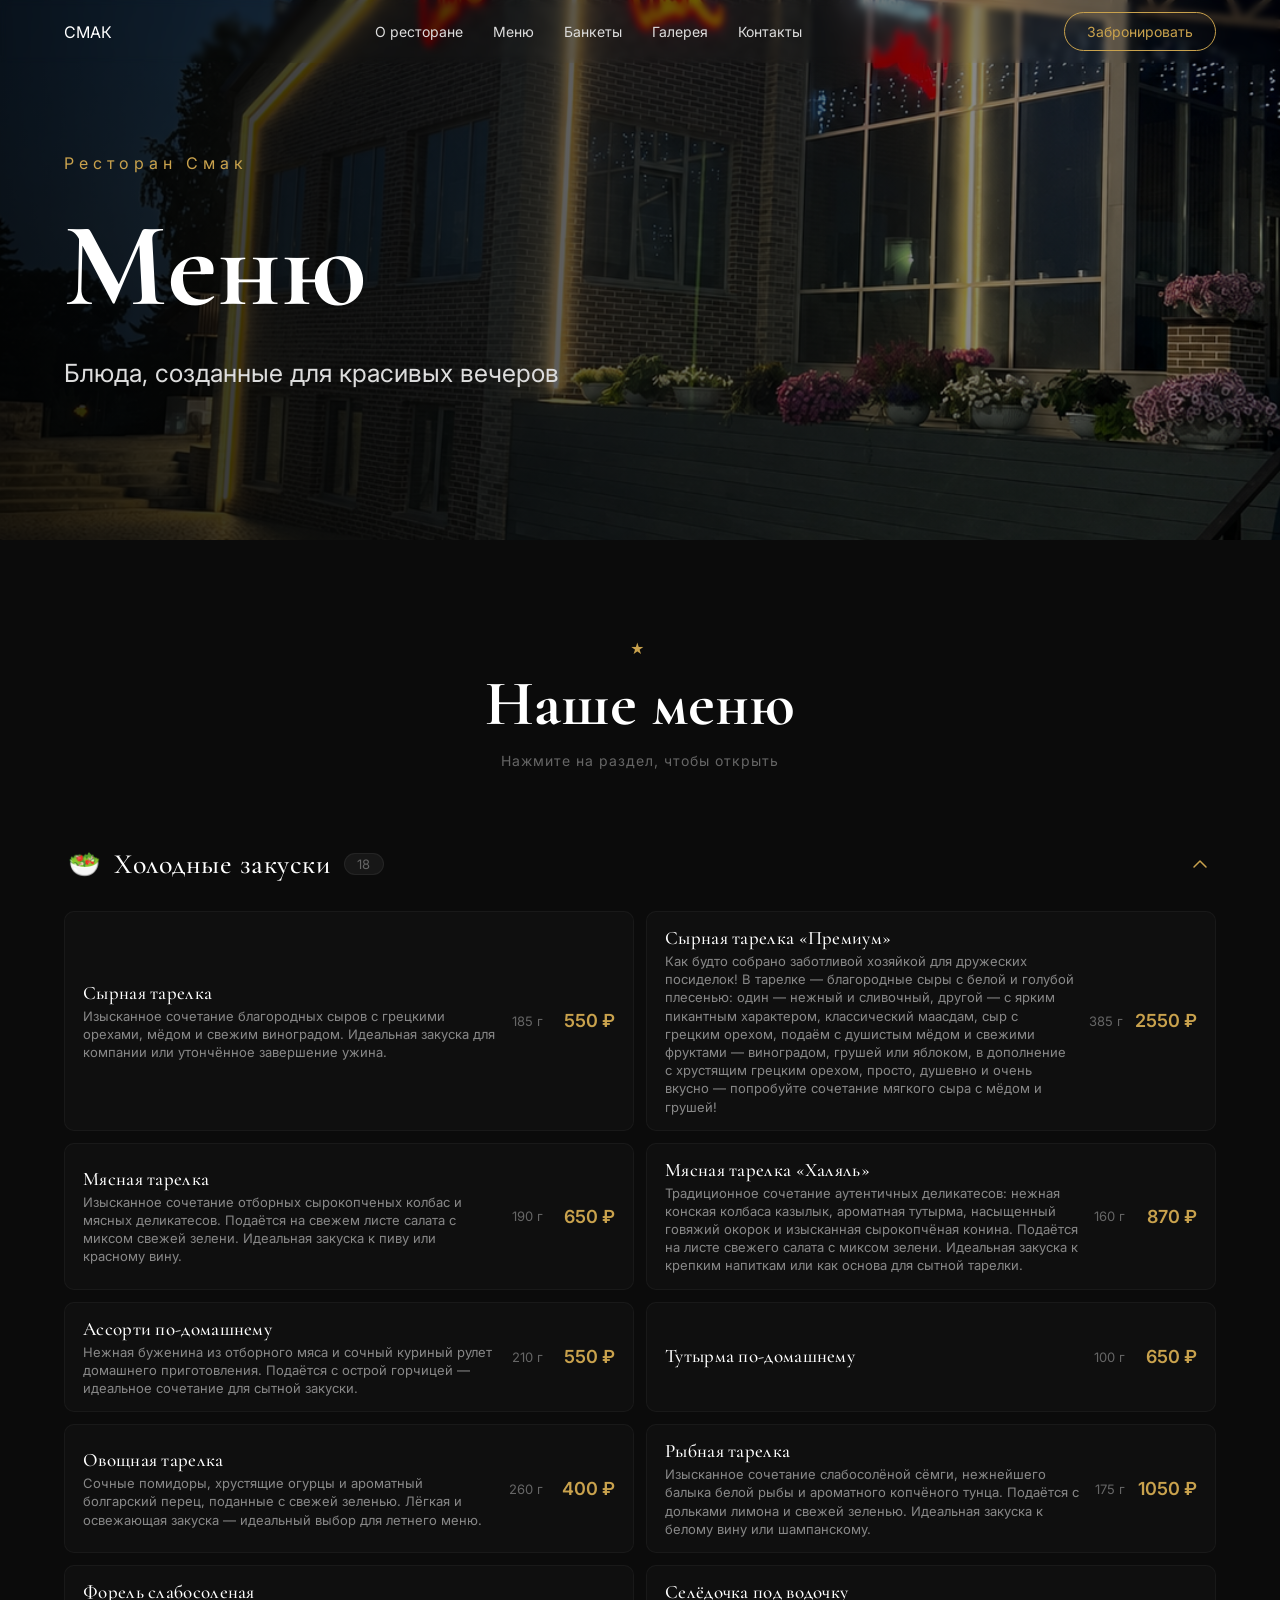
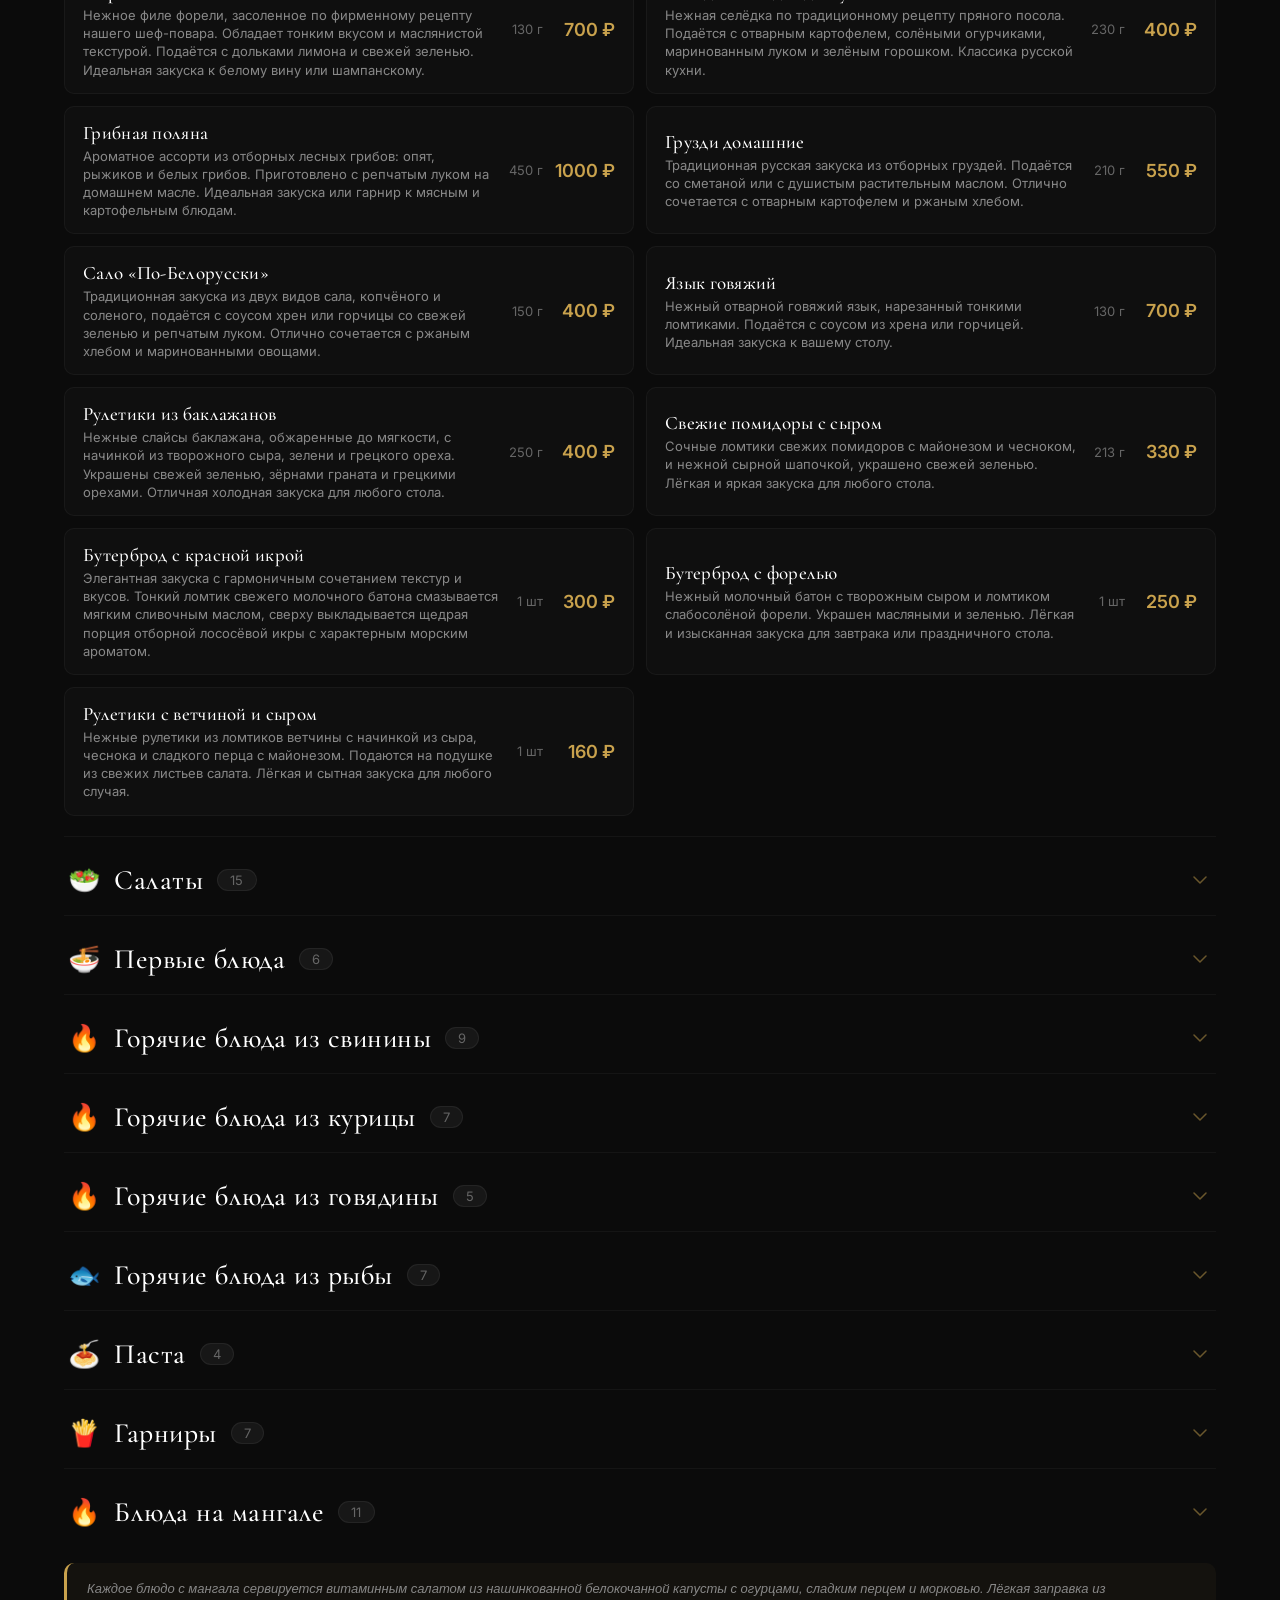
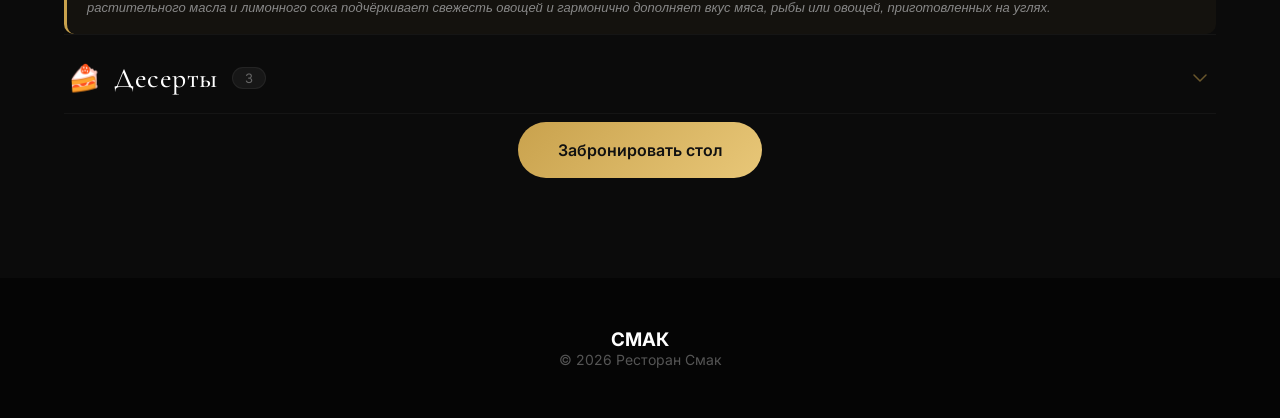
==== commit 1331837f: "Update menu.html" ====
--- a/menu.html
+++ b/menu.html
@@ -10,6 +10,7 @@
     <link href="https://fonts.googleapis.com/css2?family=Cormorant+Garamond:wght@400;500;600;700&family=Inter:wght@300;400;500;600&display=swap" rel="stylesheet">
     <link href='https://unpkg.com/boxicons@2.1.4/css/boxicons.min.css' rel='stylesheet'>
     <link rel="stylesheet" href="style.css">
+    <link rel="icon" type="image/png" href="logo.png">
 </head>
 <body>
 
--- a/style.css
+++ b/style.css
@@ -10,6 +10,7 @@
 
 html {
     scroll-behavior: smooth;
+    -webkit-overflow-scrolling: touch;
 }
 
 body {
@@ -23,6 +24,8 @@
 img {
     width: 100%;
     display: block;
+    -webkit-user-drag: none;
+    user-select: none;
 }
 
 a {
@@ -72,11 +75,44 @@
     pointer-events: none;
 }
 
-.loader-logo {
-    font-family: 'Cormorant Garamond', serif;
-    font-size: 70px;
-    letter-spacing: 10px;
-    color: var(--gold);
+/* =========================
+ЛОГОТИП
+========================= */
+
+.loader-logo img {
+    height: 120px;
+    width: auto;
+    display: block;
+    object-fit: contain;
+}
+
+.logo {
+    display: flex;
+    align-items: center;
+    flex-shrink: 0;
+}
+
+.logo img {
+    height: 55px;
+    width: auto;
+    display: block;
+    object-fit: contain;
+}
+
+.hero-logo {
+    height: 180px;
+    width: auto;
+    display: block;
+    margin: 15px 0 30px;
+    object-fit: contain;
+}
+
+.footer-logo {
+    height: 90px;
+    width: auto;
+    margin: 0 auto 15px;
+    display: block;
+    object-fit: contain;
 }
 
 /* =========================
@@ -88,7 +124,7 @@
     top: 0;
     width: 100%;
     z-index: 1000;
-    padding: 25px 0;
+    padding: 12px 0;
     transition: 0.3s;
     backdrop-filter: blur(3px);
 }
@@ -97,7 +133,7 @@
     background: rgba(0, 0, 0, 0.6);
     backdrop-filter: blur(20px);
     -webkit-backdrop-filter: blur(20px);
-    padding: 15px 0;
+    padding: 8px 0;
     border-bottom: 1px solid rgba(255, 255, 255, 0.06);
 }
 
@@ -107,17 +143,9 @@
     justify-content: space-between;
 }
 
-.logo {
-    font-family: 'Cormorant Garamond', serif;
-    font-size: 42px;
-    font-weight: 700;
-    letter-spacing: 5px;
-    color: var(--gold);
-}
-
 .nav {
     display: flex;
-    gap: 40px;
+    gap: 30px;
 }
 
 .nav a {
@@ -131,11 +159,13 @@
 }
 
 .nav-button {
-    padding: 15px 30px;
+    padding: 10px 22px;
     border: 1px solid var(--gold);
     border-radius: 50px;
     color: var(--gold);
     transition: 0.4s;
+    white-space: nowrap;
+    font-size: 14px;
 }
 
 .nav-button:hover {
@@ -145,11 +175,14 @@
 
 .mobile-menu {
     display: none;
-    font-size: 35px;
+    font-size: 30px;
     cursor: pointer;
     color: #fff;
     transition: 0.3s;
     z-index: 1001;
+    background: none;
+    border: none;
+    padding: 0;
 }
 
 .mobile-menu.active i {
@@ -178,42 +211,13 @@
 }
 
 @media (max-width: 992px) {
-    .nav {
-        gap: 25px;
-    }
+    .nav { gap: 20px; }
 }
 
 @media (max-width: 768px) {
-    .nav {
-        display: none;
-    }
-
-    .mobile-menu {
-        display: block;
-    }
-
-    .nav-button {
-        display: none;
-    }
-}
-
-@media (max-width: 480px) {
-    .header {
-        padding: 18px 0;
-    }
-
-    .header.active {
-        padding: 12px 0;
-    }
-
-    .logo {
-        font-size: 30px;
-        letter-spacing: 3px;
-    }
-
-    .mobile-menu {
-        font-size: 28px;
-    }
+    .nav { display: none; }
+    .mobile-menu { display: block; }
+    .nav-button { display: none; }
 }
 
 /* =========================
@@ -325,13 +329,6 @@
     font-size: 14px;
 }
 
-.hero h1 {
-    font-family: 'Cormorant Garamond', serif;
-    font-size: 150px;
-    line-height: 0.8;
-    color: white;
-}
-
 .hero h2 {
     font-size: 40px;
     font-weight: 300;
@@ -363,17 +360,8 @@
 }
 
 @media (max-width: 992px) {
-    .hero {
-        min-height: 700px;
-    }
-
-    .hero h1 {
-        font-size: 110px;
-    }
-
-    .hero h2 {
-        font-size: 34px;
-    }
+    .hero { min-height: 700px; }
+    .hero h2 { font-size: 34px; }
 }
 
 @media (max-width: 768px) {
@@ -382,67 +370,19 @@
         height: auto;
         padding: 120px 0 80px;
     }
-
-    .hero h1 {
-        font-size: 80px;
-    }
-
-    .hero h2 {
-        font-size: 28px;
-        margin: 20px 0;
-    }
-
-    .hero-info {
-        gap: 25px;
-        margin-top: 40px;
-    }
-
-    .hero-info i {
-        font-size: 22px;
-    }
-
-    .hero-small {
-        font-size: 12px;
-        letter-spacing: 3px;
-        margin-bottom: 20px;
-    }
+    .hero h2 { font-size: 28px; margin: 20px 0; }
+    .hero-info { gap: 25px; margin-top: 40px; }
+    .hero-info i { font-size: 22px; }
+    .hero-small { font-size: 12px; letter-spacing: 3px; margin-bottom: 20px; }
 }
 
 @media (max-width: 480px) {
-    .hero {
-        min-height: 500px;
-        padding: 100px 0 60px;
-    }
-
-    .hero h1 {
-        font-size: 52px;
-    }
-
-    .hero h2 {
-        font-size: 20px;
-        margin: 15px 0;
-    }
-
-    .hero-small {
-        font-size: 10px;
-        letter-spacing: 2px;
-        margin-bottom: 15px;
-    }
-
-    .hero-info {
-        gap: 15px;
-        margin-top: 30px;
-        flex-direction: column;
-    }
-
-    .hero-info div {
-        font-size: 14px;
-    }
-
-    .hero-info i {
-        font-size: 18px;
-        min-width: 24px;
-    }
+    .hero { min-height: 500px; padding: 100px 0 60px; }
+    .hero h2 { font-size: 20px; margin: 15px 0; }
+    .hero-small { font-size: 10px; letter-spacing: 2px; margin-bottom: 15px; }
+    .hero-info { gap: 15px; margin-top: 30px; flex-direction: column; }
+    .hero-info div { font-size: 14px; }
+    .hero-info i { font-size: 18px; min-width: 24px; }
 }
 
 /* =========================
@@ -476,37 +416,16 @@
 }
 
 @media (max-width: 768px) {
-    .section-title {
-        margin-bottom: 40px;
-    }
-
-    .section-title h2 {
-        font-size: 42px;
-    }
-
-    .section-title span {
-        font-size: 12px;
-        letter-spacing: 3px;
-    }
+    .section-title { margin-bottom: 40px; }
+    .section-title h2 { font-size: 42px; }
+    .section-title span { font-size: 12px; letter-spacing: 3px; }
 }
 
 @media (max-width: 480px) {
-    .section-title {
-        margin-bottom: 30px;
-    }
-
-    .section-title h2 {
-        font-size: 30px;
-    }
-
-    .section-title span {
-        font-size: 10px;
-        letter-spacing: 2px;
-    }
-
-    .section-title .section-subtitle {
-        font-size: 12px;
-    }
+    .section-title { margin-bottom: 30px; }
+    .section-title h2 { font-size: 30px; }
+    .section-title span { font-size: 10px; letter-spacing: 2px; }
+    .section-title .section-subtitle { font-size: 12px; }
 }
 
 /* =========================
@@ -555,72 +474,26 @@
 }
 
 @media (max-width: 992px) {
-    .about-grid {
-        gap: 50px;
-    }
-
-    .about-text h3 {
-        font-size: 40px;
-    }
-
-    .about-image img {
-        height: 450px;
-    }
+    .about-grid { gap: 50px; }
+    .about-text h3 { font-size: 40px; }
+    .about-image img { height: 450px; }
 }
 
 @media (max-width: 768px) {
-    .about-grid {
-        grid-template-columns: 1fr;
-        gap: 40px;
-        margin-top: 40px;
-    }
-
-    .about-text h3 {
-        font-size: 34px;
-    }
-
-    .about-image img {
-        height: 350px;
-    }
-
-    .about-items {
-        margin-top: 25px;
-        gap: 15px;
-    }
+    .about-grid { grid-template-columns: 1fr; gap: 40px; margin-top: 40px; }
+    .about-text h3 { font-size: 34px; }
+    .about-image img { height: 350px; }
+    .about-items { margin-top: 25px; gap: 15px; }
 }
 
 @media (max-width: 480px) {
-    .about-grid {
-        gap: 30px;
-        margin-top: 30px;
-    }
-
-    .about-text h3 {
-        font-size: 28px;
-        margin-bottom: 20px;
-    }
-
-    .about-text p {
-        font-size: 14px;
-        line-height: 1.6;
-    }
-
-    .about-image img {
-        height: 220px;
-    }
-
-    .about-items {
-        gap: 12px;
-    }
-
-    .about-items div {
-        font-size: 14px;
-        gap: 10px;
-    }
-
-    .about-items i {
-        font-size: 18px;
-    }
+    .about-grid { gap: 30px; margin-top: 30px; }
+    .about-text h3 { font-size: 28px; margin-bottom: 20px; }
+    .about-text p { font-size: 14px; line-height: 1.6; }
+    .about-image img { height: 220px; }
+    .about-items { gap: 12px; }
+    .about-items div { font-size: 14px; gap: 10px; }
+    .about-items i { font-size: 18px; }
 }
 
 /* =========================
@@ -667,148 +540,160 @@
 }
 
 @media (max-width: 992px) {
-    .features-grid {
-        grid-template-columns: repeat(2, 1fr);
-        gap: 20px;
-    }
-
-    .feature-card {
-        padding: 30px;
-    }
-
-    .feature-card i {
-        font-size: 38px;
-    }
+    .features-grid { grid-template-columns: repeat(2, 1fr); gap: 20px; }
+    .feature-card { padding: 30px; }
+    .feature-card i { font-size: 38px; }
 }
 
 @media (max-width: 480px) {
-    .features-grid {
-        grid-template-columns: 1fr;
-        gap: 15px;
-    }
-
-    .feature-card {
-        padding: 25px;
-    }
-
-    .feature-card i {
-        font-size: 32px;
-    }
-
-    .feature-card h3 {
-        font-size: 18px;
-        margin: 15px 0 10px;
-    }
-
-    .feature-card p {
-        font-size: 13px;
-    }
-
-    .features {
-        padding: 60px 0;
-    }
-}
-
-/* =========================
-ПОПУЛЯРНОЕ МЕНЮ
-========================= */
-
-.popular-grid {
-    display: grid;
-    grid-template-columns: repeat(3, 1fr);
-    gap: 30px;
-    margin-top: 50px;
-}
-
-.popular-grid .dish {
+    .features-grid { grid-template-columns: 1fr; gap: 15px; }
+    .feature-card { padding: 25px; }
+    .feature-card i { font-size: 32px; }
+    .feature-card h3 { font-size: 18px; margin: 15px 0 10px; }
+    .feature-card p { font-size: 13px; }
+    .features { padding: 60px 0; }
+}
+
+/* =========================
+ПОПУЛЯРНОЕ МЕНЮ (СЛАЙДЕР)
+========================= */
+
+.popularSwiper {
+    width: 100%;
+    padding: 20px 0 50px;
+    margin-top: 20px;
+    overflow: hidden;
+}
+
+.popularSwiper .swiper-slide {
+    width: 280px;
+    height: auto;
+}
+
+.popular-item {
+    position: relative;
+    border-radius: 16px;
+    overflow: hidden;
     background: #111;
-    border-radius: 16px;
-    padding: 40px 30px;
-    text-align: center;
-    transition: 0.4s;
-    border: 1px solid rgba(255, 255, 255, 0.05);
-    min-height: 150px;
+    height: 100%;
     display: flex;
     flex-direction: column;
-    justify-content: center;
-}
-
-.popular-grid .dish:hover {
-    transform: translateY(-10px);
-    border-color: var(--gold);
-}
-
-.popular-grid .dish h3 {
+}
+
+.popular-item img {
+    width: 100%;
+    height: 320px;
+    object-fit: cover;
+    transition: transform 0.5s cubic-bezier(0.25, 0.46, 0.45, 0.94);
+}
+
+.popular-item:hover img {
+    transform: scale(1.06);
+}
+
+.popular-overlay {
+    position: absolute;
+    bottom: 0;
+    left: 0;
+    right: 0;
+    padding: 30px 24px 20px;
+    background: linear-gradient(0deg, rgba(0,0,0,0.8) 0%, transparent 100%);
+    display: flex;
+    flex-direction: column;
+    align-items: flex-start;
+    justify-content: flex-end;
+}
+
+.popular-label {
+    display: inline-block;
+    background: var(--gold);
+    color: #111;
+    padding: 4px 16px;
+    border-radius: 20px;
+    font-size: 11px;
+    font-weight: 600;
+    letter-spacing: 0.5px;
+    text-transform: uppercase;
+    font-family: 'Inter', sans-serif;
+    margin-bottom: 8px;
+}
+
+.popular-overlay h4 {
     font-family: 'Cormorant Garamond', serif;
-    font-size: 28px;
-    margin-bottom: 8px;
-}
-
-.popular-grid .dish p {
-    color: #999;
-    font-size: 14px;
+    font-size: 24px;
+    color: #fff;
+    margin: 0 0 4px;
+    font-weight: 600;
+}
+
+.popular-overlay p {
+    font-size: 13px;
+    color: #ccc;
+    margin: 0;
+}
+
+.popularSwiper .swiper-pagination {
+    position: relative;
+    margin-top: 20px;
+}
+
+.popularSwiper .swiper-pagination-bullet {
+    background: var(--gold);
+    opacity: 0.4;
+    width: 10px;
+    height: 10px;
+    transition: 0.3s;
+}
+
+.popularSwiper .swiper-pagination-bullet-active {
+    opacity: 1;
+    width: 30px;
+    border-radius: 5px;
+}
+
+.popularSwiper .swiper-button-next,
+.popularSwiper .swiper-button-prev {
+    color: var(--gold);
+    background: rgba(0, 0, 0, 0.4);
+    width: 44px;
+    height: 44px;
+    border-radius: 50%;
+    transition: 0.3s;
+    backdrop-filter: blur(5px);
+}
+
+.popularSwiper .swiper-button-next:hover,
+.popularSwiper .swiper-button-prev:hover {
+    background: rgba(0, 0, 0, 0.7);
+}
+
+.popularSwiper .swiper-button-next::after,
+.popularSwiper .swiper-button-prev::after {
+    font-size: 18px;
 }
 
 @media (max-width: 992px) {
-    .popular-grid {
-        gap: 20px;
-    }
-
-    .popular-grid .dish {
-        padding: 30px 20px;
-        min-height: 130px;
-    }
-
-    .popular-grid .dish h3 {
-        font-size: 24px;
-    }
-}
-
-@media (max-width: 768px) {
-    .popular-grid {
-        grid-template-columns: 1fr 1fr;
-        gap: 15px;
-        margin-top: 30px;
-    }
-
-    .popular-grid .dish {
-        padding: 25px 20px;
-        min-height: 110px;
-    }
-
-    .popular-grid .dish h3 {
-        font-size: 20px;
-    }
-
-    .popular-grid .dish p {
-        font-size: 13px;
-    }
-}
-
-@media (max-width: 480px) {
-    .popular-grid {
-        grid-template-columns: 1fr;
-        gap: 12px;
-        margin-top: 20px;
-    }
-
-    .popular-grid .dish {
-        padding: 20px 16px;
-        min-height: 90px;
-    }
-
-    .popular-grid .dish h3 {
-        font-size: 18px;
-        margin-bottom: 4px;
-    }
-
-    .popular-grid .dish p {
-        font-size: 12px;
-    }
-
-    .menu-button-wrapper {
-        margin-top: 30px;
-    }
+    .popularSwiper .swiper-slide { width: 260px; }
+    .popular-item img { height: 280px; }
+    .popular-overlay h4 { font-size: 20px; }
+}
+
+@media (max-width: 600px) {
+    .popularSwiper .swiper-slide { width: 220px; }
+    .popular-item img { height: 220px; }
+    .popular-overlay { padding: 20px 18px 16px; }
+    .popular-overlay h4 { font-size: 18px; }
+    .popular-overlay p { font-size: 12px; }
+    .popularSwiper .swiper-button-next,
+    .popularSwiper .swiper-button-prev { display: none; }
+}
+
+@media (max-width: 420px) {
+    .popularSwiper .swiper-slide { width: 180px; }
+    .popular-item img { height: 180px; }
+    .popular-overlay h4 { font-size: 16px; }
+    .popular-overlay p { font-size: 11px; }
+    .popular-label { font-size: 9px; padding: 2px 12px; }
 }
 
 /* =========================
@@ -818,9 +703,22 @@
 .banquet {
     padding: 150px 0;
     text-align: center;
-    background: linear-gradient(rgba(0, 0, 0, 0.7), rgba(0, 0, 0, 0.8)), url("assets/img/banquet.jpg");
-    background-size: cover;
-    background-position: center;
+    background: linear-gradient(135deg, #1a1a1a 0%, #0a0a0a 100%);
+    position: relative;
+    overflow: hidden;
+}
+
+.banquet::before {
+    content: '';
+    position: absolute;
+    inset: 0;
+    background: radial-gradient(circle at 50% 50%, rgba(201, 162, 77, 0.08) 0%, transparent 70%);
+    pointer-events: none;
+}
+
+.banquet .container {
+    position: relative;
+    z-index: 1;
 }
 
 .banquet h2 {
@@ -840,79 +738,76 @@
 }
 
 @media (max-width: 768px) {
-    .banquet {
-        padding: 100px 0;
-    }
-
-    .banquet h2 {
-        font-size: 50px;
-    }
-
-    .banquet p {
-        font-size: 16px;
-        margin: 20px auto;
-        padding: 0 20px;
-    }
+    .banquet { padding: 100px 0; }
+    .banquet h2 { font-size: 50px; }
+    .banquet p { font-size: 16px; }
 }
 
 @media (max-width: 480px) {
-    .banquet {
-        padding: 70px 0;
-    }
-
-    .banquet h2 {
-        font-size: 34px;
-    }
-
-    .banquet p {
-        font-size: 14px;
-        margin: 15px auto;
-    }
+    .banquet { padding: 70px 0; }
+    .banquet h2 { font-size: 34px; }
+    .banquet p { font-size: 14px; }
 }
 
 /* =========================
 GALLERY
 ========================= */
 
-.gallery-grid {
-    margin-top: 70px;
-    display: grid;
-    grid-template-columns: repeat(4, 1fr);
-    gap: 20px;
-}
-
-.gallery-grid img {
-    height: 300px;
+.gallerySwiper {
+    width: 100%;
+    height: 500px;
+    border-radius: 16px;
+    overflow: hidden;
+    position: relative;
+    margin-top: 40px;
+}
+
+.gallerySwiper .swiper-slide {
+    width: 100%;
+    height: 100%;
+}
+
+.gallerySwiper .swiper-slide img {
+    width: 100%;
+    height: 100%;
     object-fit: cover;
-    transition: 0.4s;
-    border-radius: 12px;
-}
-
-.gallery-grid img:hover {
-    transform: scale(1.05);
-}
-
-@media (max-width: 992px) {
-    .gallery-grid {
-        grid-template-columns: repeat(2, 1fr);
-        gap: 15px;
-    }
-
-    .gallery-grid img {
-        height: 250px;
-    }
-}
-
-@media (max-width: 480px) {
-    .gallery-grid {
-        grid-template-columns: 1fr;
-        gap: 12px;
-        margin-top: 30px;
-    }
-
-    .gallery-grid img {
-        height: 200px;
-    }
+}
+
+.gallerySwiper .swiper-pagination-bullet {
+    background: var(--gold);
+    opacity: 0.5;
+}
+
+.gallerySwiper .swiper-pagination-bullet-active {
+    opacity: 1;
+}
+
+.gallerySwiper .swiper-button-next,
+.gallerySwiper .swiper-button-prev {
+    color: var(--gold);
+    background: rgba(0, 0, 0, 0.3);
+    width: 50px;
+    height: 50px;
+    border-radius: 50%;
+    transition: 0.3s;
+}
+
+.gallerySwiper .swiper-button-next:hover,
+.gallerySwiper .swiper-button-prev:hover {
+    background: rgba(0, 0, 0, 0.6);
+}
+
+.gallerySwiper .swiper-button-next::after,
+.gallerySwiper .swiper-button-prev::after {
+    font-size: 20px;
+}
+
+@media (max-width: 768px) {
+    .gallerySwiper { height: 300px; }
+    .gallerySwiper .swiper-button-next,
+    .gallerySwiper .swiper-button-prev { width: 35px; height: 35px; }
+    .gallerySwiper .swiper-button-next::after,
+    .gallerySwiper .swiper-button-prev::after { font-size: 14px; }
 }
 
 /* =========================
@@ -985,55 +880,24 @@
 }
 
 @media (max-width: 992px) {
-    .booking-box {
-        padding: 50px 40px;
-    }
-
-    .booking-box h2 {
-        font-size: 40px;
-    }
+    .booking-box { padding: 50px 40px; }
+    .booking-box h2 { font-size: 40px; }
 }
 
 @media (max-width: 768px) {
-    .booking-box {
-        padding: 35px 25px;
-    }
-
-    .booking-box h2 {
-        font-size: 32px;
-    }
-
-    .booking form {
-        gap: 15px;
-        margin-top: 25px;
-    }
-
+    .booking-box { padding: 35px 25px; }
+    .booking-box h2 { font-size: 32px; }
+    .booking form { gap: 15px; margin-top: 25px; }
     .booking input,
-    .booking select {
-        padding: 16px;
-        font-size: 14px;
-    }
+    .booking select { padding: 16px; font-size: 14px; }
 }
 
 @media (max-width: 480px) {
-    .booking-box {
-        padding: 25px 16px;
-    }
-
-    .booking-box h2 {
-        font-size: 24px;
-    }
-
-    .booking form {
-        gap: 12px;
-        margin-top: 20px;
-    }
-
+    .booking-box { padding: 25px 16px; }
+    .booking-box h2 { font-size: 24px; }
+    .booking form { gap: 12px; margin-top: 20px; }
     .booking input,
-    .booking select {
-        padding: 14px;
-        font-size: 13px;
-    }
+    .booking select { padding: 14px; font-size: 13px; }
 }
 
 /* =========================
@@ -1083,6 +947,7 @@
 .contact-item-full a {
     color: #fff;
     transition: 0.3s;
+    display: block;
 }
 
 .contact-item-full a:hover {
@@ -1129,98 +994,31 @@
 }
 
 @media (max-width: 992px) {
-    .contact-grid-full {
-        gap: 50px;
-    }
-
-    .contact-info-full h3 {
-        font-size: 40px;
-        margin-bottom: 35px;
-    }
-
-    .contact-item-full {
-        gap: 20px;
-        margin-bottom: 25px;
-    }
-
-    .contact-item-full i {
-        font-size: 34px;
-        min-width: 40px;
-    }
+    .contact-grid-full { gap: 50px; }
+    .contact-info-full h3 { font-size: 40px; margin-bottom: 35px; }
+    .contact-item-full { gap: 20px; margin-bottom: 25px; }
+    .contact-item-full i { font-size: 34px; min-width: 40px; }
 }
 
 @media (max-width: 768px) {
-    .contact-grid-full {
-        grid-template-columns: 1fr;
-        gap: 40px;
-        margin-top: 40px;
-    }
-
-    .contact-info-full h3 {
-        font-size: 34px;
-        margin-bottom: 30px;
-    }
-
-    .map-box-full {
-        height: 350px;
-    }
-
-    .social-buttons-full {
-        gap: 15px;
-    }
-
-    .social-full {
-        width: 100%;
-        justify-content: center;
-    }
+    .contact-grid-full { grid-template-columns: 1fr; gap: 40px; margin-top: 40px; }
+    .contact-info-full h3 { font-size: 34px; margin-bottom: 30px; }
+    .map-box-full { height: 350px; }
+    .social-buttons-full { gap: 15px; }
+    .social-full { width: 100%; justify-content: center; }
 }
 
 @media (max-width: 480px) {
-    .contact-grid-full {
-        gap: 30px;
-        margin-top: 30px;
-    }
-
-    .contact-info-full h3 {
-        font-size: 26px;
-        margin-bottom: 20px;
-    }
-
-    .contact-item-full {
-        gap: 14px;
-        margin-bottom: 18px;
-    }
-
-    .contact-item-full i {
-        font-size: 26px;
-        min-width: 32px;
-    }
-
-    .contact-item-full h4 {
-        font-size: 16px;
-    }
-
-    .contact-item-full p {
-        font-size: 14px;
-    }
-
-    .contact-item-full a {
-        font-size: 14px;
-    }
-
-    .map-box-full {
-        height: 220px;
-    }
-
-    .social-full {
-        padding: 12px 20px;
-        font-size: 14px;
-        gap: 8px;
-    }
-
-    .social-full i {
-        font-size: 18px;
-    }
+    .contact-grid-full { gap: 30px; margin-top: 30px; }
+    .contact-info-full h3 { font-size: 26px; margin-bottom: 20px; }
+    .contact-item-full { gap: 14px; margin-bottom: 18px; }
+    .contact-item-full i { font-size: 26px; min-width: 32px; }
+    .contact-item-full h4 { font-size: 16px; }
+    .contact-item-full p,
+    .contact-item-full a { font-size: 14px; }
+    .map-box-full { height: 220px; }
+    .social-full { padding: 12px 20px; font-size: 14px; gap: 8px; }
+    .social-full i { font-size: 18px; }
 }
 
 /* =========================
@@ -1233,56 +1031,18 @@
     text-align: center;
 }
 
-footer h3 {
-    font-family: 'Cormorant Garamond', serif;
-    font-size: 32px;
-    color: var(--gold);
-    margin-bottom: 10px;
-}
-
 footer p {
     color: #555;
     font-size: 14px;
 }
 
 @media (max-width: 480px) {
-    footer {
-        padding: 35px 0;
-    }
-
-    footer h3 {
-        font-size: 26px;
-    }
-
-    footer p {
-        font-size: 12px;
-    }
-}
-
-/* =========================
-CURSOR
-========================= */
-
-.cursor {
-    width: 20px;
-    height: 20px;
-    border: 2px solid var(--gold);
-    border-radius: 50%;
-    position: fixed;
-    pointer-events: none;
-    z-index: 9999;
-    transition: 0.1s;
-    transform: translate(-50%, -50%);
-}
-
-@media (max-width: 768px) {
-    .cursor {
-        display: none;
-    }
-}
-
-/* =========================
-PAGE HERO
+    footer { padding: 35px 0; }
+    footer p { font-size: 12px; }
+}
+
+/* =========================
+PAGE HERO (для menu.html)
 ========================= */
 
 .page-hero {
@@ -1311,59 +1071,23 @@
 }
 
 @media (max-width: 992px) {
-    .page-hero {
-        height: 50vh;
-    }
-
-    .page-hero h1 {
-        font-size: 90px;
-    }
-
-    .page-hero p {
-        font-size: 20px;
-    }
+    .page-hero { height: 50vh; }
+    .page-hero h1 { font-size: 90px; }
+    .page-hero p { font-size: 20px; }
 }
 
 @media (max-width: 768px) {
-    .page-hero {
-        height: 40vh;
-        min-height: 300px;
-    }
-
-    .page-hero h1 {
-        font-size: 60px;
-        margin: 10px 0;
-    }
-
-    .page-hero p {
-        font-size: 16px;
-    }
-
-    .page-hero span {
-        font-size: 12px;
-        letter-spacing: 3px;
-    }
+    .page-hero { height: 40vh; min-height: 300px; }
+    .page-hero h1 { font-size: 60px; margin: 10px 0; }
+    .page-hero p { font-size: 16px; }
+    .page-hero span { font-size: 12px; letter-spacing: 3px; }
 }
 
 @media (max-width: 480px) {
-    .page-hero {
-        height: 35vh;
-        min-height: 250px;
-    }
-
-    .page-hero h1 {
-        font-size: 40px;
-        margin: 8px 0;
-    }
-
-    .page-hero p {
-        font-size: 14px;
-    }
-
-    .page-hero span {
-        font-size: 10px;
-        letter-spacing: 2px;
-    }
+    .page-hero { height: 35vh; min-height: 250px; }
+    .page-hero h1 { font-size: 40px; margin: 8px 0; }
+    .page-hero p { font-size: 14px; }
+    .page-hero span { font-size: 10px; letter-spacing: 2px; }
 }
 
 /* =========================
@@ -1462,77 +1186,27 @@
 }
 
 @media (max-width: 992px) {
-    .menu-category .menu-items {
-        gap: 10px;
-    }
+    .menu-category .menu-items { gap: 10px; }
 }
 
 @media (max-width: 768px) {
-    .menu-category-title h3 {
-        font-size: 22px;
-    }
-
-    .menu-category-icon {
-        font-size: 22px;
-    }
-
-    .menu-category-count {
-        font-size: 11px;
-        padding: 1px 10px;
-    }
-
-    .menu-category-header {
-        padding: 14px 2px;
-    }
-
-    .menu-category .menu-items {
-        grid-template-columns: 1fr;
-        gap: 8px;
-    }
-
-    .menu-category.active .menu-items {
-        padding: 8px 0 16px 0;
-    }
-
-    .menu-category-arrow svg {
-        width: 20px;
-        height: 20px;
-    }
+    .menu-category-title h3 { font-size: 22px; }
+    .menu-category-icon { font-size: 22px; }
+    .menu-category-count { font-size: 11px; padding: 1px 10px; }
+    .menu-category-header { padding: 14px 2px; }
+    .menu-category .menu-items { grid-template-columns: 1fr; gap: 8px; }
+    .menu-category.active .menu-items { padding: 8px 0 16px 0; }
+    .menu-category-arrow svg { width: 20px; height: 20px; }
 }
 
 @media (max-width: 480px) {
-    .menu-category-title {
-        gap: 10px;
-    }
-
-    .menu-category-title h3 {
-        font-size: 17px;
-    }
-
-    .menu-category-icon {
-        font-size: 18px;
-    }
-
-    .menu-category-count {
-        font-size: 9px;
-        padding: 1px 8px;
-    }
-
-    .menu-category-header {
-        padding: 12px 0;
-        border-radius: 8px;
-    }
-
-    .menu-category-header:hover {
-        padding-left: 0;
-        padding-right: 0;
-        background: transparent;
-    }
-
-    .menu-category-arrow svg {
-        width: 18px;
-        height: 18px;
-    }
+    .menu-category-title { gap: 10px; }
+    .menu-category-title h3 { font-size: 17px; }
+    .menu-category-icon { font-size: 18px; }
+    .menu-category-count { font-size: 9px; padding: 1px 8px; }
+    .menu-category-header { padding: 12px 0; border-radius: 8px; }
+    .menu-category-header:hover { padding-left: 0; padding-right: 0; background: transparent; }
+    .menu-category-arrow svg { width: 18px; height: 18px; }
 }
 
 /* =========================
@@ -1619,96 +1293,71 @@
 }
 
 @media (max-width: 768px) {
-    .menu-item {
-        padding: 12px 14px;
-        flex-wrap: wrap;
-        gap: 8px;
-    }
-
-    .menu-item-info h4 {
-        font-size: 17px;
-    }
-
-    .menu-item-info p {
-        font-size: 12px;
-    }
-
-    .menu-item-meta .price {
-        font-size: 16px;
-        min-width: 50px;
-    }
-
-    .menu-item-meta .weight {
-        font-size: 12px;
-    }
+    .menu-item { padding: 12px 14px; flex-wrap: wrap; gap: 8px; }
+    .menu-item-info h4 { font-size: 17px; }
+    .menu-item-info p { font-size: 12px; }
+    .menu-item-meta .price { font-size: 16px; min-width: 50px; }
+    .menu-item-meta .weight { font-size: 12px; }
 }
 
 @media (max-width: 480px) {
-    .menu-item {
-        flex-direction: column;
-        align-items: stretch;
-        gap: 6px;
-        padding: 12px 14px;
-        border-radius: 8px;
-    }
-
-    .menu-item:hover {
-        transform: none;
-    }
-
-    .menu-item-meta {
-        justify-content: space-between;
-        width: 100%;
-        padding-top: 6px;
-        border-top: 1px solid rgba(255, 255, 255, 0.04);
-    }
-
-    .menu-item-info h4 {
-        font-size: 16px;
-    }
-
-    .menu-item-info p {
-        font-size: 11px;
-    }
-
-    .menu-item-meta .price {
-        font-size: 15px;
-        min-width: 45px;
-    }
-
-    .menu-item-meta .weight {
-        font-size: 11px;
-    }
-
-    .menu-note {
-        padding: 12px 14px;
-        margin-top: 12px;
-    }
-
-    .menu-note p {
-        font-size: 11px;
-    }
+    .menu-item { flex-direction: column; align-items: stretch; gap: 6px; padding: 12px 14px; border-radius: 8px; }
+    .menu-item:hover { transform: none; }
+    .menu-item-meta { justify-content: space-between; width: 100%; padding-top: 6px; border-top: 1px solid rgba(255, 255, 255, 0.04); }
+    .menu-item-info h4 { font-size: 16px; }
+    .menu-item-info p { font-size: 11px; }
+    .menu-item-meta .price { font-size: 15px; min-width: 45px; }
+    .menu-item-meta .weight { font-size: 11px; }
+    .menu-note { padding: 12px 14px; margin-top: 12px; }
+    .menu-note p { font-size: 11px; }
 }
 
 @media (max-width: 380px) {
-    .menu-item {
-        padding: 10px 12px;
-    }
-
-    .menu-item-info h4 {
-        font-size: 14px;
-    }
-
-    .menu-item-info p {
-        font-size: 10px;
-    }
-
-    .menu-item-meta .price {
-        font-size: 14px;
-        min-width: 40px;
-    }
-
-    .menu-item-meta .weight {
-        font-size: 10px;
-    }
-}
+    .menu-item { padding: 10px 12px; }
+    .menu-item-info h4 { font-size: 14px; }
+    .menu-item-info p { font-size: 10px; }
+    .menu-item-meta .price { font-size: 14px; min-width: 40px; }
+    .menu-item-meta .weight { font-size: 10px; }
+}
+
+/* =========================
+АДАПТИВ ЛОГОТИПА
+========================= */
+
+@media (max-width: 992px) {
+    .logo img { height: 48px; }
+    .hero-logo { height: 160px; }
+    .footer-logo { height: 80px; }
+}
+
+@media (max-width: 768px) {
+    .logo img { height: 42px; }
+    .loader-logo img { height: 90px; }
+    .hero-logo { height: 130px; }
+    .footer-logo { height: 70px; }
+}
+
+@media (max-width: 480px) {
+    .logo img { height: 38px; }
+    .loader-logo img { height: 70px; }
+    .hero-logo { height: 110px; margin: 10px 0 20px; }
+    .footer-logo { height: 60px; }
+}
+
+/* =========================
+ДОПОЛНИТЕЛЬНО
+========================= */
+
+.hidden-field {
+    position: absolute;
+    left: -9999px;
+    opacity: 0;
+    pointer-events: none;
+}
+
+input:focus-visible,
+button:focus-visible,
+a:focus-visible {
+    outline: 2px solid var(--gold);
+    outline-offset: 3px;
+}
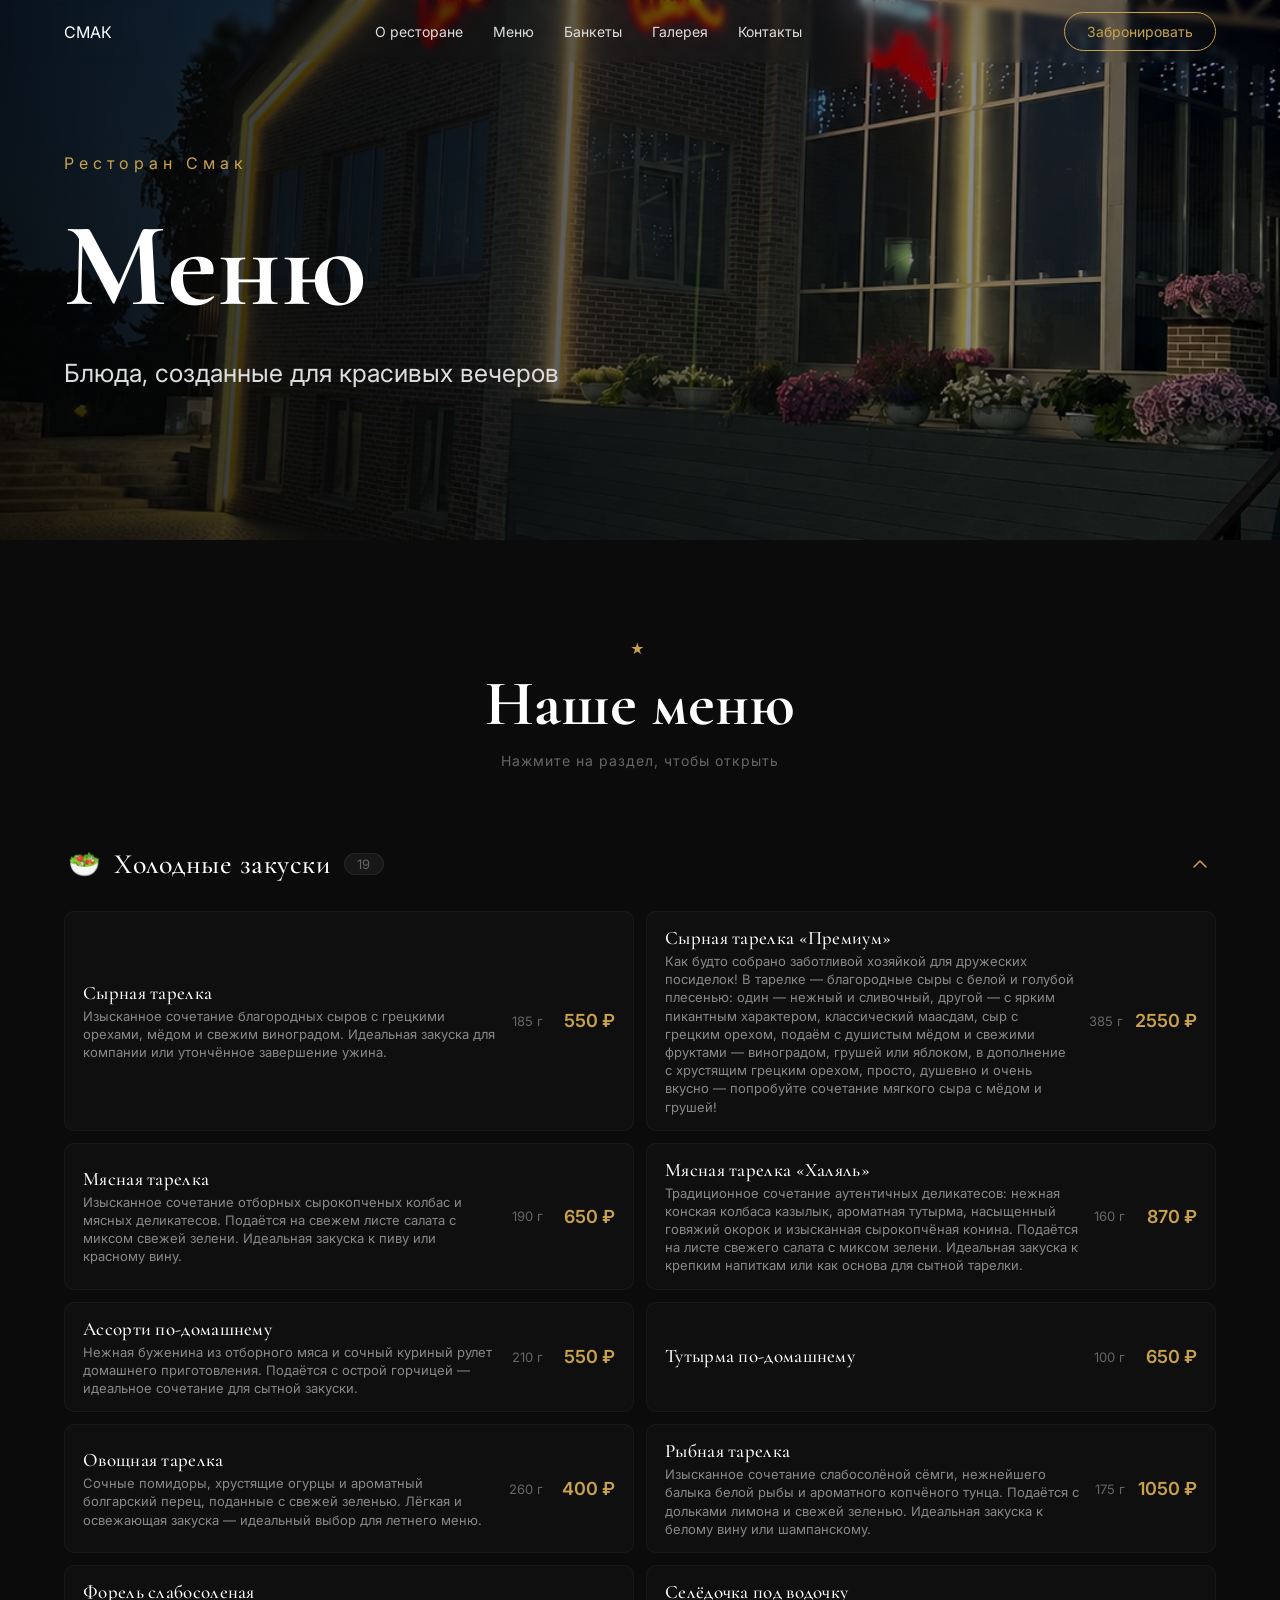
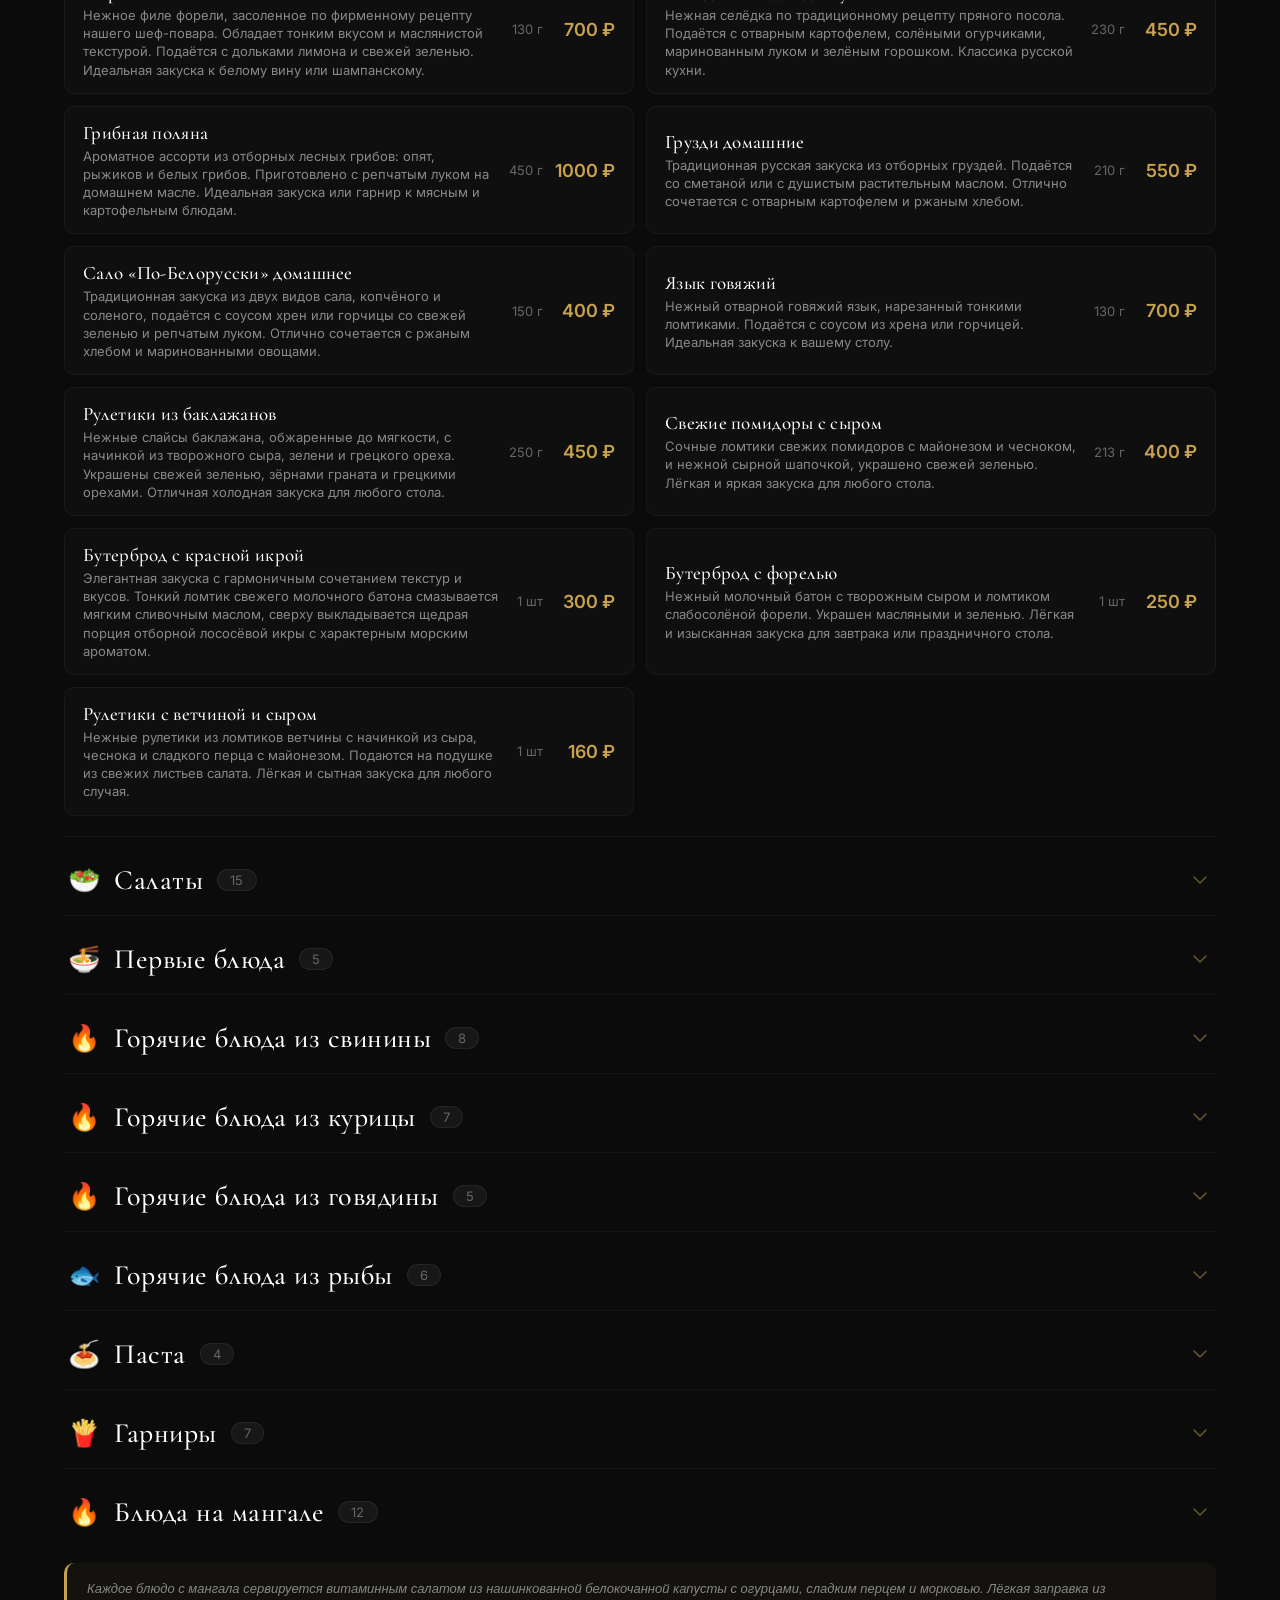
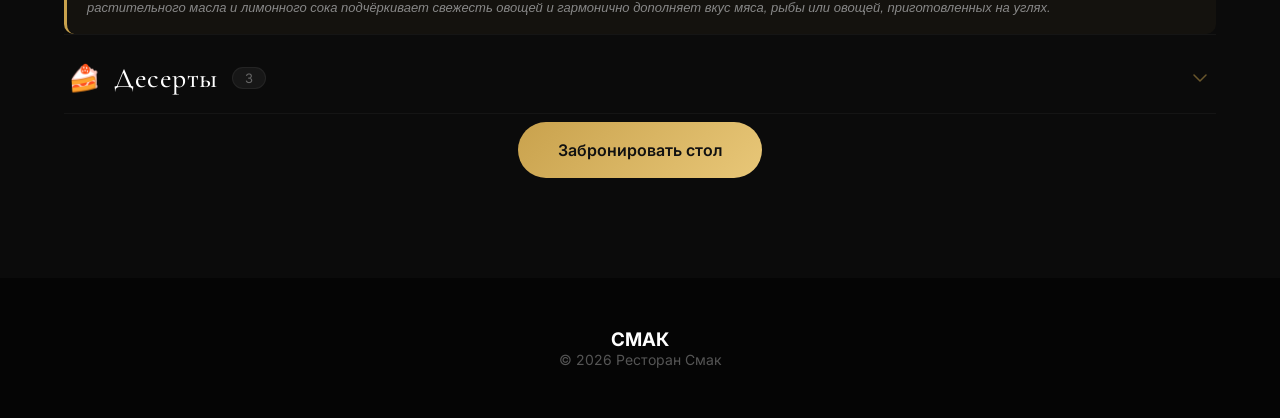
==== commit 690212b0: "Update menu.html" ====
--- a/menu.html
+++ b/menu.html
@@ -10,7 +10,12 @@
     <link href="https://fonts.googleapis.com/css2?family=Cormorant+Garamond:wght@400;500;600;700&family=Inter:wght@300;400;500;600&display=swap" rel="stylesheet">
     <link href='https://unpkg.com/boxicons@2.1.4/css/boxicons.min.css' rel='stylesheet'>
     <link rel="stylesheet" href="style.css">
-    <link rel="icon" type="image/png" href="logo.png">
+    <link rel="icon" type="image/png" href="favicon-96x96.png" sizes="96x96">
+    <link rel="icon" type="image/svg+xml" href="favicon.svg">
+    <link rel="shortcut icon" href="favicon.ico">
+    <link rel="apple-touch-icon" sizes="180x180" href="apple-touch-icon.png">
+    <link rel="manifest" href="site.webmanifest">
+<meta name="theme-color" content="#0b0b0b">
 </head>
 <body>
 
@@ -53,7 +58,7 @@
                 <div class="menu-category-title">
                     <span class="menu-category-icon">🥗</span>
                     <h3>Холодные закуски</h3>
-                    <span class="menu-category-count">18</span>
+                    <span class="menu-category-count">19</span>
                 </div>
                 <span class="menu-category-arrow">
                     <svg width="24" height="24" viewBox="0 0 24 24" fill="none" stroke="currentColor" stroke-width="1.5" stroke-linecap="round" stroke-linejoin="round">
@@ -159,7 +164,7 @@
                     </div>
                     <div class="menu-item-meta">
                         <span class="weight">230 г</span>
-                        <span class="price">400 ₽</span>
+                        <span class="price">450 ₽</span>
                     </div>
                 </div>
                 <div class="menu-item">
@@ -184,7 +189,7 @@
                 </div>
                 <div class="menu-item">
                     <div class="menu-item-info">
-                        <h4>Сало «По-Белорусски»</h4>
+                        <h4>Сало «По-Белорусски» домашнее</h4>
                         <p>Традиционная закуска из двух видов сала, копчёного и соленого, подаётся с соусом хрен или горчицы со свежей зеленью и репчатым луком. Отлично сочетается с ржаным хлебом и маринованными овощами.</p>
                     </div>
                     <div class="menu-item-meta">
@@ -209,7 +214,7 @@
                     </div>
                     <div class="menu-item-meta">
                         <span class="weight">250 г</span>
-                        <span class="price">400 ₽</span>
+                        <span class="price">450 ₽</span>
                     </div>
                 </div>
                 <div class="menu-item">
@@ -219,7 +224,7 @@
                     </div>
                     <div class="menu-item-meta">
                         <span class="weight">213 г</span>
-                        <span class="price">330 ₽</span>
+                        <span class="price">400 ₽</span>
                     </div>
                 </div>
                 <div class="menu-item">
@@ -287,7 +292,7 @@
                     </div>
                     <div class="menu-item-meta">
                         <span class="weight">220 г</span>
-                        <span class="price">550 ₽</span>
+                        <span class="price">580 ₽</span>
                     </div>
                 </div>
                 <div class="menu-item">
@@ -297,7 +302,7 @@
                     </div>
                     <div class="menu-item-meta">
                         <span class="weight">220 г</span>
-                        <span class="price">650 ₽</span>
+                        <span class="price">680 ₽</span>
                     </div>
                 </div>
                 <div class="menu-item">
@@ -307,7 +312,7 @@
                     </div>
                     <div class="menu-item-meta">
                         <span class="weight">205 г</span>
-                        <span class="price">450 ₽</span>
+                        <span class="price">480 ₽</span>
                     </div>
                 </div>
                 <div class="menu-item">
@@ -317,7 +322,7 @@
                     </div>
                     <div class="menu-item-meta">
                         <span class="weight">170 г</span>
-                        <span class="price">250 ₽</span>
+                        <span class="price">280 ₽</span>
                     </div>
                 </div>
                 <div class="menu-item">
@@ -327,7 +332,7 @@
                     </div>
                     <div class="menu-item-meta">
                         <span class="weight">150 г</span>
-                        <span class="price">600 ₽</span>
+                        <span class="price">620 ₽</span>
                     </div>
                 </div>
                 <div class="menu-item">
@@ -337,7 +342,7 @@
                     </div>
                     <div class="menu-item-meta">
                         <span class="weight">140 г</span>
-                        <span class="price">400 ₽</span>
+                        <span class="price">430 ₽</span>
                     </div>
                 </div>
                 <div class="menu-item">
@@ -347,7 +352,7 @@
                     </div>
                     <div class="menu-item-meta">
                         <span class="weight">190 г</span>
-                        <span class="price">500 ₽</span>
+                        <span class="price">550 ₽</span>
                     </div>
                 </div>
                 <div class="menu-item">
@@ -357,7 +362,7 @@
                     </div>
                     <div class="menu-item-meta">
                         <span class="weight">150 г</span>
-                        <span class="price">470 ₽</span>
+                        <span class="price">500 ₽</span>
                     </div>
                 </div>
                 <div class="menu-item">
@@ -367,7 +372,7 @@
                     </div>
                     <div class="menu-item-meta">
                         <span class="weight">170 г</span>
-                        <span class="price">500 ₽</span>
+                        <span class="price">600 ₽</span>
                     </div>
                 </div>
                 <div class="menu-item">
@@ -387,7 +392,7 @@
                     </div>
                     <div class="menu-item-meta">
                         <span class="weight">150 г</span>
-                        <span class="price">300 ₽</span>
+                        <span class="price">330 ₽</span>
                     </div>
                 </div>
                 <div class="menu-item">
@@ -407,7 +412,7 @@
                     </div>
                     <div class="menu-item-meta">
                         <span class="weight">200 г</span>
-                        <span class="price">550 ₽</span>
+                        <span class="price">580 ₽</span>
                     </div>
                 </div>
                 <div class="menu-item">
@@ -417,7 +422,7 @@
                     </div>
                     <div class="menu-item-meta">
                         <span class="weight">220 г</span>
-                        <span class="price">500 ₽</span>
+                        <span class="price">530 ₽</span>
                     </div>
                 </div>
             </div>
@@ -429,7 +434,7 @@
                 <div class="menu-category-title">
                     <span class="menu-category-icon">🍜</span>
                     <h3>Первые блюда</h3>
-                    <span class="menu-category-count">6</span>
+                    <span class="menu-category-count">5</span>
                 </div>
                 <span class="menu-category-arrow">
                     <svg width="24" height="24" viewBox="0 0 24 24" fill="none" stroke="currentColor" stroke-width="1.5" stroke-linecap="round" stroke-linejoin="round">
@@ -486,26 +491,6 @@
                     <div class="menu-item-meta">
                         <span class="weight">200 г</span>
                         <span class="price">330 ₽</span>
-                    </div>
-                </div>
-                <div class="menu-item">
-                    <div class="menu-item-info">
-                        <h4>Окрошка с говядиной на квасе</h4>
-                        <p>Окрошка с говядиной на квасе-классический холодный суп с отварной говядиной, свежими овощами, зеленью и квасом. Хрустящие огурцы и редис, нежная говядина, картофель и яица, в сочетании с ароматной зеленью и квасом, создают освежающий и насыщенный вкус. Подаётся со сметаеной и горчицей, для дополнительной пикантности.</p>
-                    </div>
-                    <div class="menu-item-meta">
-                        <span class="weight">1/0,5 г</span>
-                        <span class="price">330 ₽</span>
-                    </div>
-                </div>
-                <div class="menu-item">
-                    <div class="menu-item-info">
-                        <h4>Окрошка с колбасой на квасе</h4>
-                        <p>Освежающая окрошка с колбасой на квасе-дань старинным русским кулинарным традициям. Нежная вареная колбаса гарманично сочетается со свежами овощами: огурцами, редисом и отварным картофелем. Яица и щедрый букет свежей зелени (укроп и зелёный лук), добавляют блюду питательности и аромата. Всё залито прохладным квасом. Рекомендуем дополнить порцией сметаны и щепоткой горчицы.</p>
-                    </div>
-                    <div class="menu-item-meta">
-                        <span class="weight">1/0,5 г</span>
-                        <span class="price">250 ₽</span>
                     </div>
                 </div>
             </div>
@@ -517,7 +502,7 @@
                 <div class="menu-category-title">
                     <span class="menu-category-icon">🔥</span>
                     <h3>Горячие блюда из свинины</h3>
-                    <span class="menu-category-count">9</span>
+                    <span class="menu-category-count">8</span>
                 </div>
                 <span class="menu-category-arrow">
                     <svg width="24" height="24" viewBox="0 0 24 24" fill="none" stroke="currentColor" stroke-width="1.5" stroke-linecap="round" stroke-linejoin="round">
@@ -533,7 +518,7 @@
                     </div>
                     <div class="menu-item-meta">
                         <span class="weight">300 г</span>
-                        <span class="price">490 ₽</span>
+                        <span class="price">570 ₽</span>
                     </div>
                 </div>
                 <div class="menu-item">
@@ -543,7 +528,7 @@
                     </div>
                     <div class="menu-item-meta">
                         <span class="weight">300 г</span>
-                        <span class="price">650 ₽</span>
+                        <span class="price">720 ₽</span>
                     </div>
                 </div>
                 <div class="menu-item">
@@ -552,7 +537,7 @@
                         <p>Сочный стейк из отборной свинины, замаринован в гранатовом маринаде, обжаренный до идеальной степени прожарки. Приправлен солью и свежим молотым чёрным перцем, подаётся с салатом из свежей капусты и овощей.</p>
                     </div>
                     <div class="menu-item-meta">
-                        <span class="weight">100 г</span>
+                        <span class="weight">за 100 г</span>
                         <span class="price">350 ₽</span>
                     </div>
                 </div>
@@ -572,7 +557,7 @@
                         <p>Сочный кусок свиной корейки на ребре, обжаренный до золотистой корочки. Приправлен солью и свежим молотым чёрным перцем подаётся с салатом из свежей копусты овощей и горчицей.</p>
                     </div>
                     <div class="menu-item-meta">
-                        <span class="weight">100 г</span>
+                        <span class="weight">за 100 г</span>
                         <span class="price">350 ₽</span>
                     </div>
                 </div>
@@ -583,7 +568,7 @@
                     </div>
                     <div class="menu-item-meta">
                         <span class="weight">1/370 г</span>
-                        <span class="price">600 ₽</span>
+                        <span class="price">670 ₽</span>
                     </div>
                 </div>
                 <div class="menu-item">
@@ -593,7 +578,7 @@
                     </div>
                     <div class="menu-item-meta">
                         <span class="weight">1/400 г</span>
-                        <span class="price">500 ₽</span>
+                        <span class="price">570 ₽</span>
                     </div>
                 </div>
                 <div class="menu-item">
@@ -603,7 +588,7 @@
                     </div>
                     <div class="menu-item-meta">
                         <span class="weight">1/300 г</span>
-                        <span class="price">400 ₽</span>
+                        <span class="price">470 ₽</span>
                     </div>
                 </div>
             </div>
@@ -631,7 +616,7 @@
                     </div>
                     <div class="menu-item-meta">
                         <span class="weight">260 г</span>
-                        <span class="price">450 ₽</span>
+                        <span class="price">520 ₽</span>
                     </div>
                 </div>
                 <div class="menu-item">
@@ -661,7 +646,7 @@
                     </div>
                     <div class="menu-item-meta">
                         <span class="weight">410 г</span>
-                        <span class="price">500 ₽</span>
+                        <span class="price">600 ₽</span>
                     </div>
                 </div>
                 <div class="menu-item">
@@ -671,7 +656,7 @@
                     </div>
                     <div class="menu-item-meta">
                         <span class="weight">410 г</span>
-                        <span class="price">500 ₽</span>
+                        <span class="price">600 ₽</span>
                     </div>
                 </div>
                 <div class="menu-item">
@@ -681,7 +666,7 @@
                     </div>
                     <div class="menu-item-meta">
                         <span class="weight">380 г</span>
-                        <span class="price">450 ₽</span>
+                        <span class="price">600 ₽</span>
                     </div>
                 </div>
                 <div class="menu-item">
@@ -729,7 +714,7 @@
                     </div>
                     <div class="menu-item-meta">
                         <span class="weight">270 г</span>
-                        <span class="price">700 ₽</span>
+                        <span class="price">900 ₽</span>
                     </div>
                 </div>
                 <div class="menu-item">
@@ -739,7 +724,7 @@
                     </div>
                     <div class="menu-item-meta">
                         <span class="weight">1/400 г</span>
-                        <span class="price">650 ₽</span>
+                        <span class="price">700 ₽</span>
                     </div>
                 </div>
                 <div class="menu-item">
@@ -759,7 +744,7 @@
                     </div>
                     <div class="menu-item-meta">
                         <span class="weight">1/235 г</span>
-                        <span class="price">630 ₽</span>
+                        <span class="price">700 ₽</span>
                     </div>
                 </div>
             </div>
@@ -771,7 +756,7 @@
                 <div class="menu-category-title">
                     <span class="menu-category-icon">🐟</span>
                     <h3>Горячие блюда из рыбы</h3>
-                    <span class="menu-category-count">7</span>
+                    <span class="menu-category-count">6</span>
                 </div>
                 <span class="menu-category-arrow">
                     <svg width="24" height="24" viewBox="0 0 24 24" fill="none" stroke="currentColor" stroke-width="1.5" stroke-linecap="round" stroke-linejoin="round">
@@ -812,22 +797,12 @@
                 </div>
                 <div class="menu-item">
                     <div class="menu-item-info">
-                        <h4>Филе пангасиуса</h4>
-                        <p>Нежное рыбное филе, пропитанное ароматом белого вина, под румяной сырной шубкой — просто и по-домашнему, но очень вкусно! Мы готовим это блюдо с заботой, чтобы вы наслождались его сочностью и деликатным вкусом.</p>
-                    </div>
-                    <div class="menu-item-meta">
-                        <span class="weight">420 г</span>
-                        <span class="price">620 ₽</span>
-                    </div>
-                </div>
-                <div class="menu-item">
-                    <div class="menu-item-info">
                         <h4>Филе судака</h4>
                         <p>Сочное филе судака в ароматном сливочном соусе с грибочками — Мы готовим это блюдо с заботой, чтобы вы почувствовали тепло домашнего ужина. Грибы обжариваются до золотистой корочки, а нежный сливочный соус делает рыбу ещё вкуснее.</p>
                     </div>
                     <div class="menu-item-meta">
                         <span class="weight">300 г</span>
-                        <span class="price">870 ₽</span>
+                        <span class="price">940 ₽</span>
                     </div>
                 </div>
                 <div class="menu-item">
@@ -837,7 +812,7 @@
                     </div>
                     <div class="menu-item-meta">
                         <span class="weight">400 г</span>
-                        <span class="price">600 ₽</span>
+                        <span class="price">830 ₽</span>
                     </div>
                 </div>
                 <div class="menu-item">
@@ -847,7 +822,7 @@
                     </div>
                     <div class="menu-item-meta">
                         <span class="weight">400 г</span>
-                        <span class="price">720 ₽</span>
+                        <span class="price">900 ₽</span>
                     </div>
                 </div>
             </div>
@@ -875,7 +850,7 @@
                     </div>
                     <div class="menu-item-meta">
                         <span class="weight">300 г</span>
-                        <span class="price">400 ₽</span>
+                        <span class="price">420 ₽</span>
                     </div>
                 </div>
                 <div class="menu-item">
@@ -895,7 +870,7 @@
                     </div>
                     <div class="menu-item-meta">
                         <span class="weight">300 г</span>
-                        <span class="price">400 ₽</span>
+                        <span class="price">420 ₽</span>
                     </div>
                 </div>
                 <div class="menu-item">
@@ -905,7 +880,7 @@
                     </div>
                     <div class="menu-item-meta">
                         <span class="weight">360 г</span>
-                        <span class="price">400 ₽</span>
+                        <span class="price">420 ₽</span>
                     </div>
                 </div>
             </div>
@@ -933,7 +908,7 @@
                     </div>
                     <div class="menu-item-meta">
                         <span class="weight">150 г</span>
-                        <span class="price">120 ₽</span>
+                        <span class="price">170 ₽</span>
                     </div>
                 </div>
                 <div class="menu-item">
@@ -1005,7 +980,7 @@
                 <div class="menu-category-title">
                     <span class="menu-category-icon">🔥</span>
                     <h3>Блюда на мангале</h3>
-                    <span class="menu-category-count">11</span>
+                    <span class="menu-category-count">12</span>
                 </div>
                 <span class="menu-category-arrow">
                     <svg width="24" height="24" viewBox="0 0 24 24" fill="none" stroke="currentColor" stroke-width="1.5" stroke-linecap="round" stroke-linejoin="round">
@@ -1041,7 +1016,7 @@
                     </div>
                     <div class="menu-item-meta">
                         <span class="weight">300/20 г</span>
-                        <span class="price">650 ₽</span>
+                        <span class="price">700 ₽</span>
                     </div>
                 </div>
                 <div class="menu-item">
@@ -1051,7 +1026,7 @@
                     </div>
                     <div class="menu-item-meta">
                         <span class="weight">300/20 г</span>
-                        <span class="price">700 ₽</span>
+                        <span class="price">750 ₽</span>
                     </div>
                 </div>
                 <div class="menu-item">
@@ -1061,7 +1036,7 @@
                     </div>
                     <div class="menu-item-meta">
                         <span class="weight">300/20 г</span>
-                        <span class="price">550 ₽</span>
+                        <span class="price">650 ₽</span>
                     </div>
                 </div>
                 <div class="menu-item">
@@ -1081,7 +1056,17 @@
                     </div>
                     <div class="menu-item-meta">
                         <span class="weight">250/20 г</span>
-                        <span class="price">500 ₽</span>
+                        <span class="price">600 ₽</span>
+                    </div>
+                </div>
+                <div class="menu-item">
+                    <div class="menu-item-info">
+                        <h4>Люля Кебаб из курицы</h4>
+                        <p>Сочный фарш из куринного мяса с луком и ароматными спициями, сформированный в виде колбаски и приготовленный на монгале. Подаётся на лаваше с салатом коу слоу, маринованным луком и домашним соусом из томатов.</p>
+                    </div>
+                    <div class="menu-item-meta">
+                        <span class="weight">250 г</span>
+                        <span class="price">450 ₽</span>
                     </div>
                 </div>
                 <div class="menu-item">
@@ -1162,7 +1147,7 @@
                     </div>
                     <div class="menu-item-meta">
                         <span class="weight">1 шт</span>
-                        <span class="price">180 ₽</span>
+                        <span class="price">250 ₽</span>
                     </div>
                 </div>
                 <div class="menu-item">
@@ -1172,7 +1157,7 @@
                     </div>
                     <div class="menu-item-meta">
                         <span class="weight">1 шт</span>
-                        <span class="price">250 ₽</span>
+                        <span class="price">300 ₽</span>
                     </div>
                 </div>
             </div>
--- a/style.css
+++ b/style.css
@@ -879,6 +879,99 @@
     width: 100%;
 }
 
+/* =========================
+ГАЛОЧКА СОГЛАСИЯ
+========================= */
+
+.checkbox-agree {
+    display: flex;
+    align-items: flex-start;
+    gap: 12px;
+    cursor: pointer;
+    font-size: 14px;
+    color: #aaa;
+    line-height: 1.5;
+    user-select: none;
+    padding: 5px 0;
+}
+
+.checkbox-agree input[type="checkbox"] {
+    appearance: none;
+    -webkit-appearance: none;
+    width: 22px;
+    height: 22px;
+    min-width: 22px;
+    border: 2px solid #444;
+    border-radius: 6px;
+    background: #181818;
+    cursor: pointer;
+    position: relative;
+    transition: 0.3s;
+    margin: 0;
+    padding: 0;
+    flex-shrink: 0;
+}
+
+.checkbox-agree input[type="checkbox"]:checked {
+    background: var(--gold);
+    border-color: var(--gold);
+}
+
+.checkbox-agree input[type="checkbox"]:checked::after {
+    content: '';
+    position: absolute;
+    left: 6px;
+    top: 2px;
+    width: 6px;
+    height: 11px;
+    border: solid #111;
+    border-width: 0 2px 2px 0;
+    transform: rotate(45deg);
+}
+
+.checkbox-agree input[type="checkbox"]:focus-visible {
+    outline: 2px solid var(--gold);
+    outline-offset: 3px;
+}
+
+.checkbox-agree input[type="checkbox"]:invalid {
+    border-color: #d32f2f;
+}
+
+.checkbox-agree span {
+    flex: 1;
+}
+
+.checkbox-agree a {
+    color: var(--gold);
+    text-decoration: underline;
+    transition: 0.3s;
+}
+
+.checkbox-agree a:hover {
+    color: var(--gold-light);
+}
+
+@media (max-width: 480px) {
+    .checkbox-agree {
+        font-size: 12px;
+        gap: 10px;
+    }
+
+    .checkbox-agree input[type="checkbox"] {
+        width: 20px;
+        height: 20px;
+        min-width: 20px;
+    }
+
+    .checkbox-agree input[type="checkbox"]:checked::after {
+        left: 5px;
+        top: 2px;
+        width: 5px;
+        height: 10px;
+    }
+}
+
 @media (max-width: 992px) {
     .booking-box { padding: 50px 40px; }
     .booking-box h2 { font-size: 40px; }
@@ -1036,6 +1129,20 @@
     font-size: 14px;
 }
 
+.footer-link {
+    margin-top: 10px;
+}
+
+.footer-link a {
+    color: #555;
+    font-size: 13px;
+    transition: 0.3s;
+}
+
+.footer-link a:hover {
+    color: var(--gold);
+}
+
 @media (max-width: 480px) {
     footer { padding: 35px 0; }
     footer p { font-size: 12px; }
@@ -1108,6 +1215,13 @@
     user-select: none;
     transition: all 0.3s ease;
     border-radius: 10px;
+    /* Убираем прокрутку при фокусе */
+    outline: none;
+    -webkit-tap-highlight-color: transparent;
+}
+
+.menu-category-header:focus {
+    outline: none;
 }
 
 .menu-category-header:hover {
@@ -1345,6 +1459,75 @@
 }
 
 /* =========================
+СТРАНИЦА ПОЛИТИКИ
+========================= */
+
+.privacy-content {
+    max-width: 900px;
+    margin: 0 auto;
+}
+
+.privacy-content h3 {
+    font-family: 'Cormorant Garamond', serif;
+    font-size: 28px;
+    color: var(--gold);
+    margin: 40px 0 20px;
+    padding-bottom: 10px;
+    border-bottom: 1px solid rgba(255, 255, 255, 0.06);
+}
+
+.privacy-content h3:first-child {
+    margin-top: 0;
+}
+
+.privacy-content p {
+    color: #bbb;
+    line-height: 1.8;
+    margin-bottom: 18px;
+    font-size: 15px;
+}
+
+.privacy-content ul {
+    margin: 0 0 20px 20px;
+    padding: 0;
+}
+
+.privacy-content ul li {
+    color: #bbb;
+    line-height: 1.8;
+    margin-bottom: 10px;
+    font-size: 15px;
+    padding-left: 10px;
+}
+
+.privacy-content strong {
+    color: #fff;
+}
+
+.privacy-date {
+    margin-top: 50px;
+    color: #666 !important;
+    font-style: italic;
+    font-size: 14px !important;
+}
+
+.privacy-back {
+    text-align: center;
+    margin-top: 60px;
+}
+
+.privacy-back .button {
+    display: inline-flex;
+}
+
+@media (max-width: 768px) {
+    .privacy-content h3 { font-size: 22px; margin: 30px 0 15px; }
+    .privacy-content p,
+    .privacy-content ul li { font-size: 14px; }
+    .privacy-back { margin-top: 40px; }
+}
+
+/* =========================
 ДОПОЛНИТЕЛЬНО
 ========================= */
 
@@ -1361,3 +1544,10 @@
     outline: 2px solid var(--gold);
     outline-offset: 3px;
 }
+
+/* Отключаем плавный скролл на мобильных при аккордеоне */
+@media (max-width: 768px) {
+    html {
+        scroll-behavior: auto;
+    }
+}
